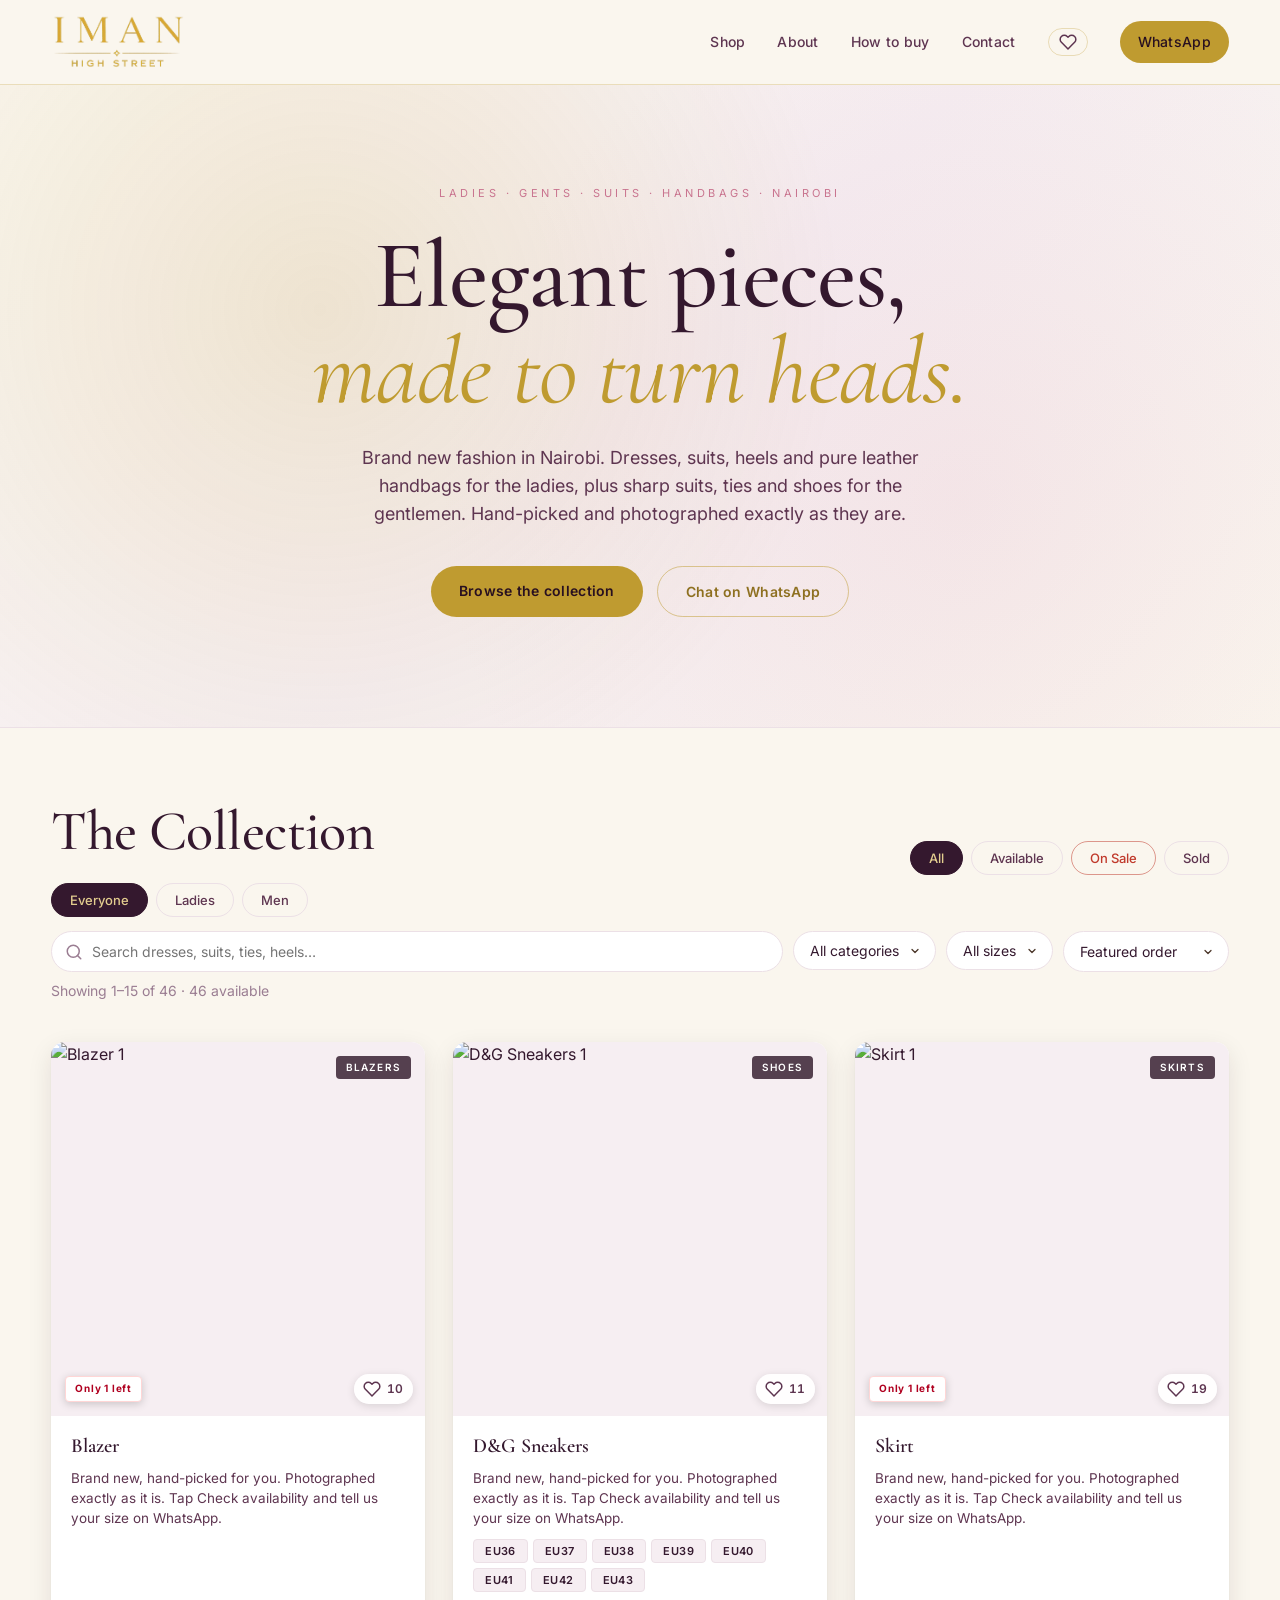
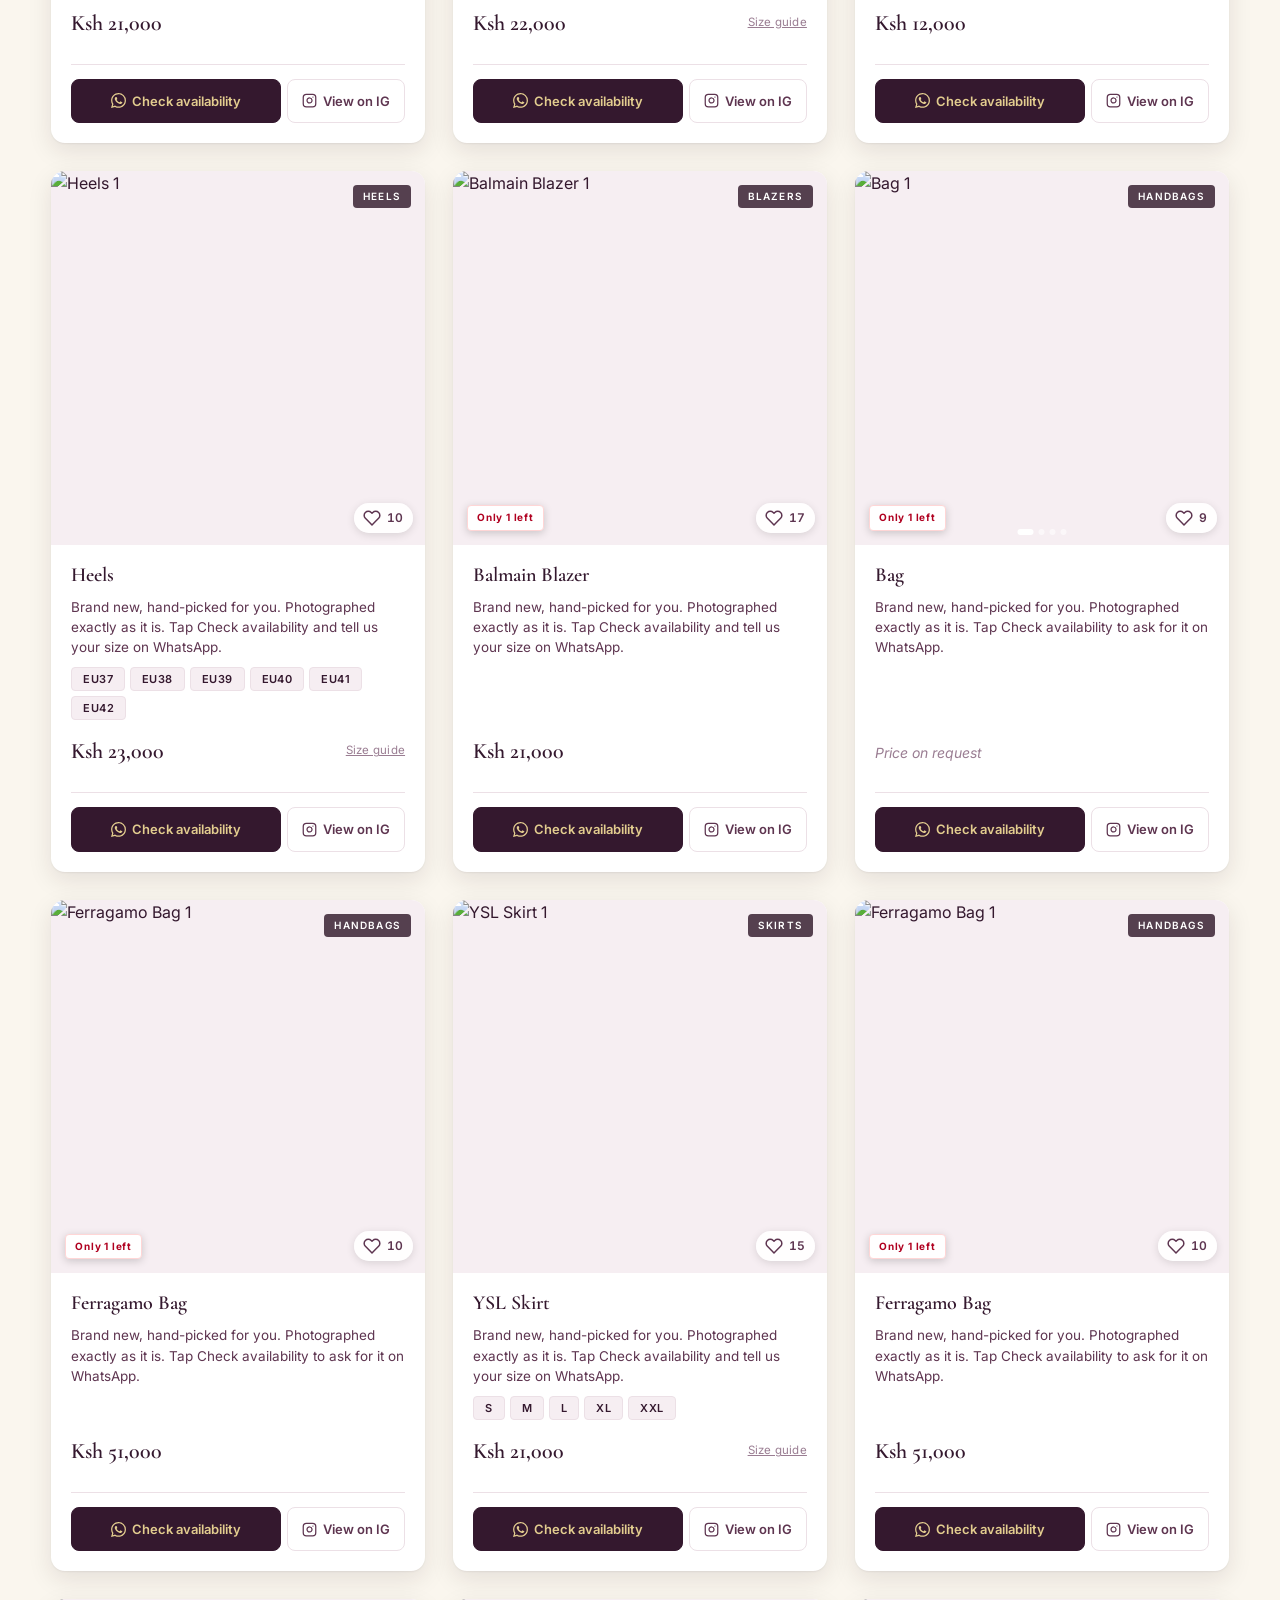
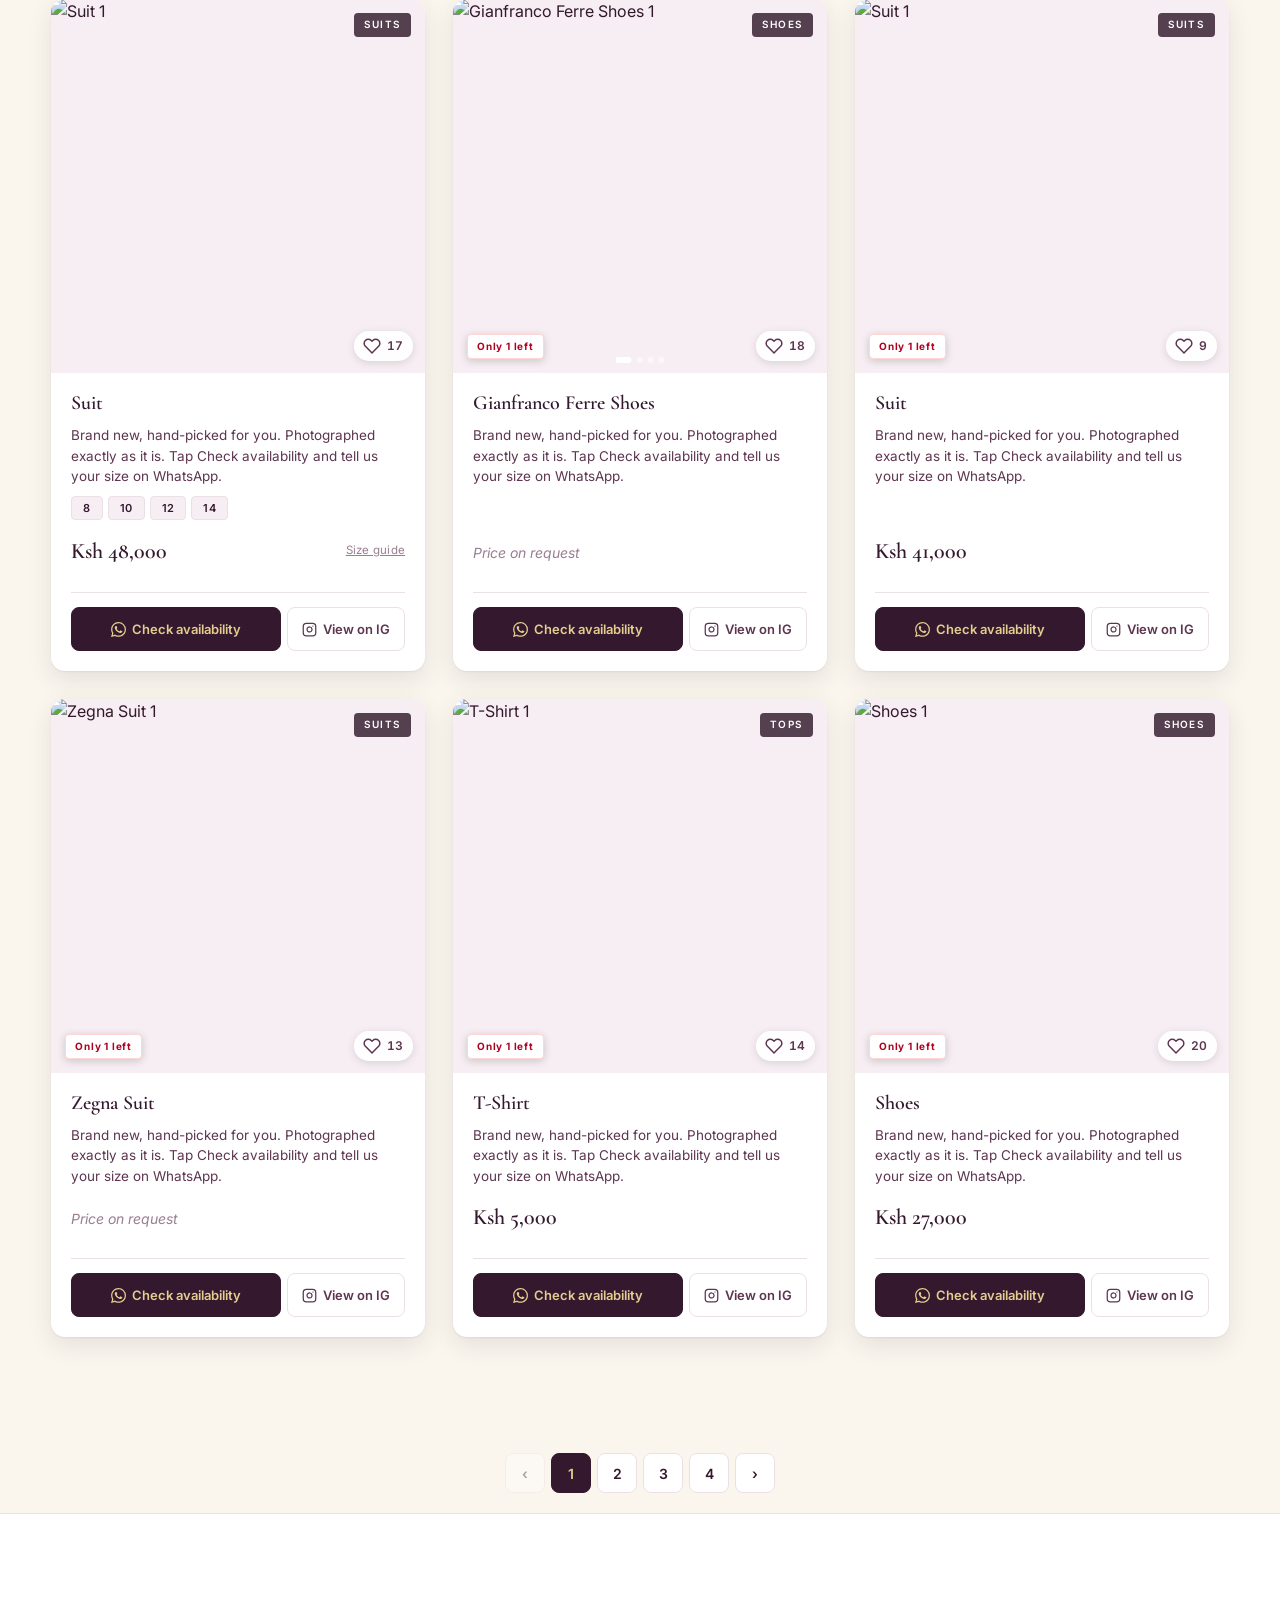
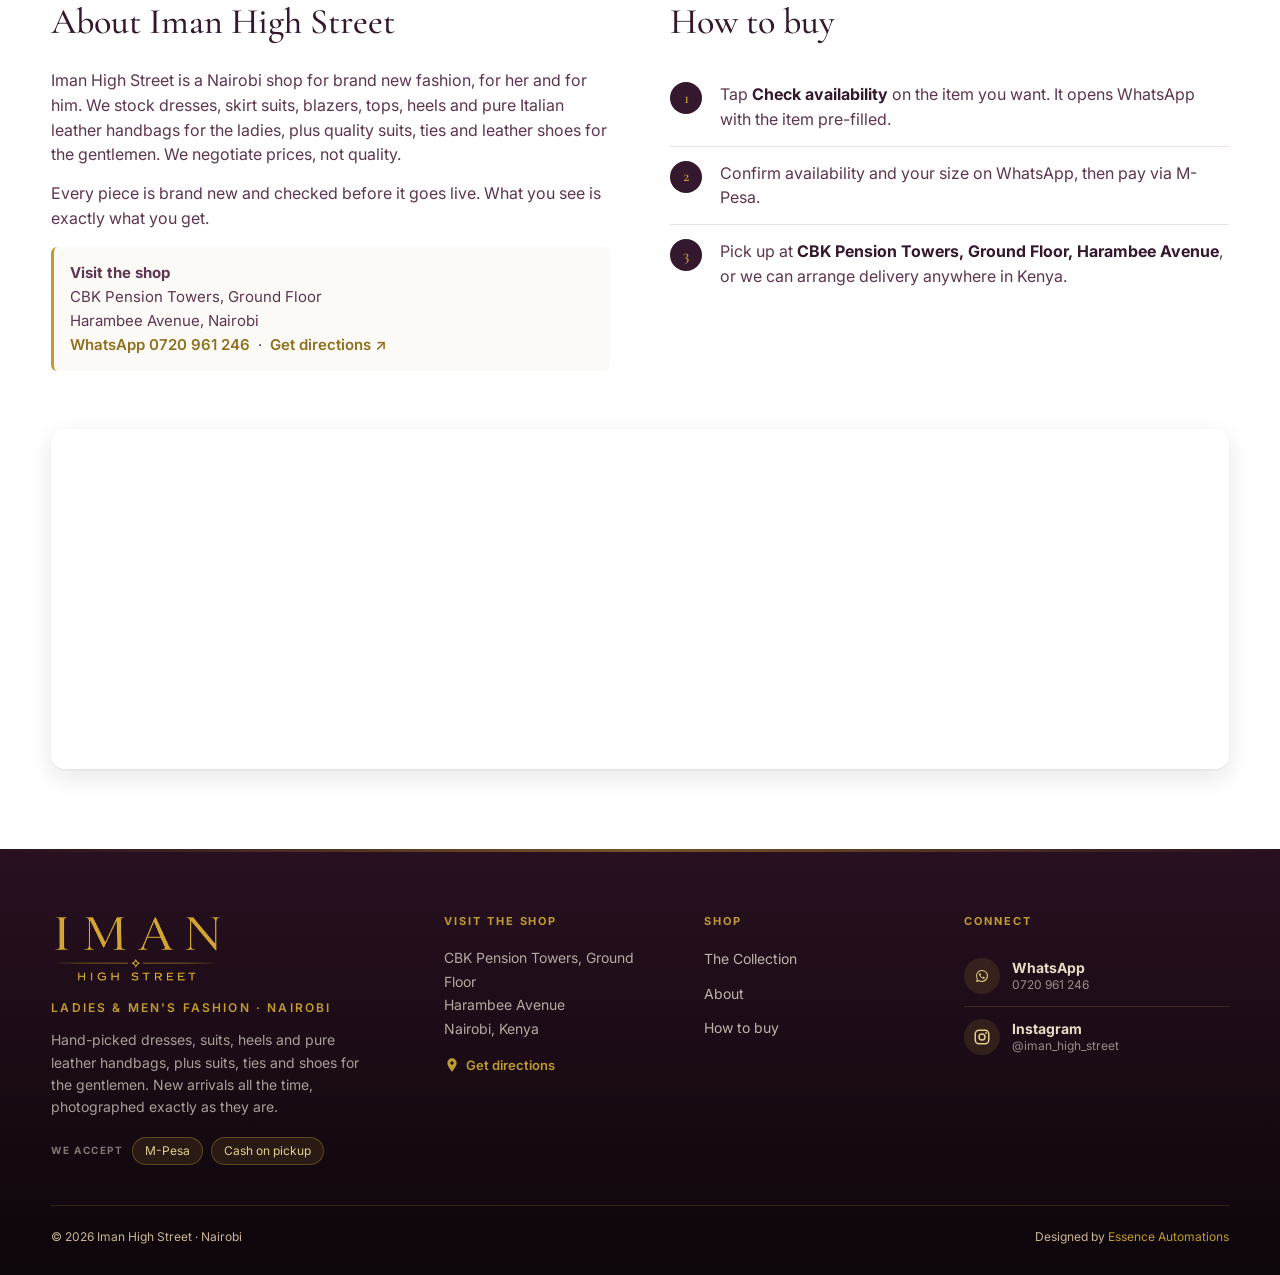
==== index.html @ d4c526c1 "Logo: deepen the wordmark gold so it reads strong on cream The source PNG was pale champagne and got" ====
<!DOCTYPE html>
<html lang="en">
<head>
<meta charset="UTF-8">
<meta name="viewport" content="width=device-width, initial-scale=1.0">

<title>Iman High Street · Brand New Ladies & Men's Fashion, Nairobi</title>
<meta name="description" content="Brand new fashion in Nairobi. Dresses, suits, heels and leather handbags for the ladies, plus suits, ties and shoes for the gentlemen. Visit Iman High Street at CBK Pension Towers, Ground Floor, Harambee Avenue.">

<!-- Open Graph / WhatsApp / Social sharing -->
<meta property="og:type" content="website">
<meta property="og:title" content="Iman High Street · Brand New Ladies & Men's Fashion, Nairobi">
<meta property="og:description" content="Brand new dresses, suits, heels and leather handbags for her, plus suits, ties and shoes for him. CBK Pension Towers, Ground Floor, Harambee Avenue, Nairobi.">
<meta property="og:image" content="https://iman.essenceautomations.com/images/og-image.jpg">
<meta property="og:image:secure_url" content="https://iman.essenceautomations.com/images/og-image.jpg">
<meta property="og:image:type" content="image/jpeg">
<meta property="og:image:width" content="1200">
<meta property="og:image:height" content="630">
<meta property="og:image:alt" content="Iman High Street · Ladies &amp; Men's Fashion">
<meta property="og:url" content="https://iman.essenceautomations.com">
<meta property="og:locale" content="en_KE">
<link rel="canonical" href="https://iman.essenceautomations.com">
<meta property="og:site_name" content="Iman High Street">
<meta name="twitter:card" content="summary_large_image">
<meta name="twitter:title" content="Iman High Street · Brand New Ladies & Men's Fashion, Nairobi">
<meta name="twitter:description" content="Brand new ladies and men's fashion at CBK Pension Towers, Harambee Avenue, Nairobi.">
<meta name="twitter:image" content="https://iman.essenceautomations.com/images/og-image.jpg">
<meta name="twitter:image:alt" content="Iman High Street · Ladies &amp; Men's Fashion">

<link rel="icon" type="image/jpeg" sizes="192x192" href="images/favicon-192.jpg">
<link rel="apple-touch-icon" sizes="180x180" href="images/logo.jpg">
<meta name="theme-color" content="#faf6ee">
<link rel="preconnect" href="https://fonts.googleapis.com">
<link rel="preconnect" href="https://fonts.gstatic.com" crossorigin>
<link href="https://fonts.googleapis.com/css2?family=Cormorant+Garamond:wght@400;500;600;700&family=Inter:wght@300;400;500;600;700&display=swap" rel="stylesheet">
<link rel="stylesheet" href="styles.css?v=10">
</head>
<body>

<nav class="nav">
  <div class="nav-inner">
    <a href="#" class="brand" aria-label="Iman High Street">
      <img src="images/logo-nav-trans.png?v=2" alt="Iman High Street · Ladies & Men's Fashion" class="brand-logo">
    </a>
    <button class="nav-toggle" id="navToggle" aria-label="Open menu">
      <span></span><span></span><span></span>
    </button>
    <div class="nav-links" id="navLinks">
      <a href="#shop">Shop</a>
      <a href="#about">About</a>
      <a href="#how">How to buy</a>
      <a href="#contact">Contact</a>
      <a href="#" class="nav-wl" id="wishlistBtn" aria-label="View saved items">
        <svg viewBox="0 0 24 24" width="18" height="18" fill="none" stroke="currentColor" stroke-width="2" stroke-linecap="round" stroke-linejoin="round" aria-hidden="true"><path d="M20.84 4.61a5.5 5.5 0 0 0-7.78 0L12 5.67l-1.06-1.06a5.5 5.5 0 0 0-7.78 7.78l1.06 1.06L12 21.23l7.78-7.78 1.06-1.06a5.5 5.5 0 0 0 0-7.78z"/></svg>
        <span class="wl-count"></span>
      </a>
      <a href="https://wa.me/254720961246" class="nav-cta" target="_blank" rel="noopener">WhatsApp</a>
    </div>
  </div>
</nav>

<header class="hero">
  <div class="hero-inner">
    <p class="hero-eyebrow">Ladies · Gents · Suits · Handbags · Nairobi</p>
    <h1 class="hero-title">Elegant pieces,<br><em>made to turn heads.</em></h1>
    <p class="hero-sub">Brand new fashion in Nairobi. Dresses, suits, heels and pure leather handbags for the ladies, plus sharp suits, ties and shoes for the gentlemen. Hand-picked and photographed exactly as they are.</p>
    <div class="hero-cta">
      <a href="#shop" class="btn btn-primary">Browse the collection</a>
      <a href="https://wa.me/254720961246" class="btn btn-ghost" target="_blank" rel="noopener">Chat on WhatsApp</a>
    </div>
  </div>
</header>

<section class="filters" id="shop">
  <div class="container">
    <div class="filters-bar">
      <h2 class="section-title fade-up">The Collection</h2>
      <div class="filter-pills" id="availPills">
        <button class="pill active" data-avail="all">All</button>
        <button class="pill" data-avail="available">Available</button>
        <button class="pill pill-sale" data-avail="sale">On Sale</button>
        <button class="pill" data-avail="sold">Sold</button>
      </div>
    </div>
    <div class="filter-pills" id="genderPills" style="margin-bottom:12px;">
      <button class="pill active" data-gender="all">Everyone</button>
      <button class="pill" data-gender="ladies">Ladies</button>
      <button class="pill" data-gender="gents">Men</button>
    </div>
    <div class="search-sort-row">
      <div class="search-wrap">
        <svg class="search-icon" viewBox="0 0 24 24" width="18" height="18" fill="none" stroke="currentColor" stroke-width="2" stroke-linecap="round" stroke-linejoin="round" aria-hidden="true"><circle cx="11" cy="11" r="8"/><line x1="21" y1="21" x2="16.65" y2="16.65"/></svg>
        <input id="searchInput" type="search" placeholder="Search dresses, suits, ties, heels…" autocomplete="off">
        <button id="searchClear" class="search-clear" aria-label="Clear search">×</button>
      </div>
      <div class="filter-drop" id="catPills"></div>
      <div class="filter-drop" id="sizePills"></div>
      <select id="sortSelect" class="sort-select" aria-label="Sort items">
        <option value="default">Featured order</option>
        <option value="newest">Newest first</option>
        <option value="priceAsc">Price: low to high</option>
        <option value="priceDesc">Price: high to low</option>
      </select>
    </div>
    <div class="filter-pills filter-pills--branches" id="branchPills" style="margin-top:8px;display:none;"></div>
    <p class="filter-meta" id="filterMeta"></p>
  </div>
</section>

<main class="gallery container" id="gallery">
  <!-- Items injected here -->
</main>

<section class="info" id="about">
  <div class="container info-grid">
    <div class="fade-up">
      <h2>About Iman High Street</h2>
      <p>Iman High Street is a Nairobi shop for brand new fashion, for her and for him. We stock dresses, skirt suits, blazers, tops, heels and pure Italian leather handbags for the ladies, plus quality suits, ties and leather shoes for the gentlemen. We negotiate prices, not quality.</p>
      <p>Every piece is brand new and checked before it goes live. What you see is exactly what you get.</p>
      <p class="shop-card">
        <strong>Visit the shop</strong><br>
        CBK Pension Towers, Ground Floor<br>
        Harambee Avenue, Nairobi<br>
        <a href="https://wa.me/254720961246" target="_blank" rel="noopener">WhatsApp 0720 961 246</a>
        &nbsp;·&nbsp;
        <a href="https://maps.google.com/?q=CBK+Pension+Towers+Harambee+Avenue+Nairobi" target="_blank" rel="noopener">Get directions ↗</a>
      </p>
    </div>
    <div id="how" class="fade-up">
      <h2>How to buy</h2>
      <ol class="steps">
        <li>Tap <strong>Check availability</strong> on the item you want. It opens WhatsApp with the item pre-filled.</li>
        <li>Confirm availability and your size on WhatsApp, then pay via M-Pesa.</li>
        <li>Pick up at <strong>CBK Pension Towers, Ground Floor, Harambee Avenue</strong>, or we can arrange delivery anywhere in Kenya.</li>
      </ol>
    </div>
  </div>

  <!-- Wide map -->
  <div class="container map-wrap fade-up">
    <iframe
      src="https://maps.google.com/maps?q=CBK+Pension+Towers+Harambee+Avenue+Nairobi&t=&z=17&ie=UTF8&iwloc=&output=embed"
      width="100%" height="340"
      style="border:0;"
      allowfullscreen loading="lazy"
      referrerpolicy="no-referrer-when-downgrade"
      title="Iman High Street · CBK Pension Towers, Harambee Avenue"></iframe>
  </div>
</section>

<footer class="footer" id="contact">
  <div class="container footer-grid">

    <div class="footer-col footer-brand fade-up">
      <img src="images/logo-nav-trans.png?v=2" alt="Iman High Street" class="brand-logo">
      <p class="footer-tagline">Ladies & Men's Fashion · Nairobi</p>
      <p class="footer-blurb">Hand-picked dresses, suits, heels and pure leather handbags, plus suits, ties and shoes for the gentlemen. New arrivals all the time, photographed exactly as they are.</p>
      <div class="footer-pay">
        <span class="footer-pay-label">We accept</span>
        <span class="pay-pill">M-Pesa</span>
        <span class="pay-pill">Cash on pickup</span>
      </div>
    </div>

    <div class="footer-col fade-up">
      <h4 class="footer-h">Visit the shop</h4>
      <address class="footer-address">CBK Pension Towers, Ground Floor<br>Harambee Avenue<br>Nairobi, Kenya</address>
      <a class="footer-directions" href="https://www.google.com/maps/search/?api=1&query=CBK%20Pension%20Towers%2C%20Harambee%20Avenue%2C%20Nairobi" target="_blank" rel="noopener">
        <svg viewBox="0 0 24 24" fill="currentColor" aria-hidden="true"><path d="M12 2a7 7 0 0 0-7 7c0 5 7 13 7 13s7-8 7-13a7 7 0 0 0-7-7Zm0 9.5A2.5 2.5 0 1 1 12 6.5a2.5 2.5 0 0 1 0 5Z"/></svg>
        Get directions
      </a>
    </div>

    <div class="footer-col fade-up">
      <h4 class="footer-h">Shop</h4>
      <ul class="footer-nav">
        <li><a href="#shop">The Collection</a></li>
        <li><a href="#about">About</a></li>
        <li><a href="#how">How to buy</a></li>
      </ul>
    </div>

    <div class="footer-col fade-up">
      <h4 class="footer-h">Connect</h4>
      <div class="footer-socials">
        <a class="social-card" href="https://wa.me/254720961246" target="_blank" rel="noopener">
          <span class="social-ic"><svg viewBox="0 0 24 24" fill="currentColor" aria-hidden="true"><path d="M17.6 6.32A7.85 7.85 0 0 0 12 4a7.94 7.94 0 0 0-6.9 11.9L4 20l4.2-1.1A7.9 7.9 0 0 0 12 19.88a7.94 7.94 0 0 0 5.6-13.56ZM12 18.54a6.6 6.6 0 0 1-3.36-.92l-.24-.14-2.49.65.66-2.43-.16-.25A6.6 6.6 0 1 1 12 18.54Zm3.62-4.94c-.2-.1-1.17-.58-1.35-.64s-.31-.1-.44.1-.5.64-.62.77-.23.15-.43.05a5.4 5.4 0 0 1-1.6-1 6 6 0 0 1-1.1-1.37c-.11-.2 0-.3.09-.4s.2-.24.3-.36a1.36 1.36 0 0 0 .2-.33.37.37 0 0 0 0-.35c0-.1-.44-1.06-.6-1.45s-.32-.33-.44-.33h-.38a.72.72 0 0 0-.52.24 2.18 2.18 0 0 0-.68 1.62 3.8 3.8 0 0 0 .8 2 8.7 8.7 0 0 0 3.33 2.94c.47.2.83.32 1.11.42a2.67 2.67 0 0 0 1.23.07 2 2 0 0 0 1.31-.92 1.62 1.62 0 0 0 .11-.92c-.05-.09-.18-.14-.38-.24Z"/></svg></span>
          <span class="social-txt"><strong>WhatsApp</strong><span>0720 961 246</span></span>
        </a>
        <a class="social-card" href="https://www.instagram.com/iman_high_street/" target="_blank" rel="noopener">
          <span class="social-ic"><svg viewBox="0 0 24 24" fill="none" stroke="currentColor" stroke-width="2"><rect x="3" y="3" width="18" height="18" rx="5"/><circle cx="12" cy="12" r="4"/><circle cx="17.5" cy="6.5" r="1.2" fill="currentColor" stroke="none"/></svg></span>
          <span class="social-txt"><strong>Instagram</strong><span>@iman_high_street</span></span>
        </a>
      </div>
    </div>

  </div>

  <div class="container footer-bottom">
    <p>© <span id="year"></span> Iman High Street · Nairobi</p>
    <p>Designed by <a href="https://essenceautomations.com/shop-manager/" target="_blank" rel="noopener" class="footer-credit">Essence Automations</a></p>
  </div>
</footer>

<!-- Lightbox -->
<div class="lightbox" id="lightbox" aria-hidden="true">
  <button class="lightbox-close" id="lightboxClose" aria-label="Close">&times;</button>
  <button class="lightbox-arrow prev" data-lightbox-arrow="prev" aria-label="Previous image">‹</button>
  <button class="lightbox-arrow next" data-lightbox-arrow="next" aria-label="Next image">›</button>
  <img class="lightbox-img" id="lightboxImg" alt="">
  <div class="lightbox-caption" id="lightboxCaption"></div>
</div>

<!-- Wishlist drawer -->
<div id="wishlistModal" class="modal" role="dialog" aria-modal="true" aria-label="Saved items">
  <div class="modal-card modal-card--wide">
    <div class="modal-head">
      <h3>Saved items</h3>
      <button id="wishlistClose" class="modal-close" aria-label="Close">&times;</button>
    </div>
    <div id="wishlistBody" class="wl-body"></div>
    <div class="wl-footer">
      <a id="wishlistEnquireAll" class="btn-card primary" href="#">
        <svg class="wa-icon" viewBox="0 0 24 24" width="16" height="16" fill="currentColor" aria-hidden="true"><path d="M17.472 14.382c-.297-.149-1.758-.867-2.03-.967-.273-.099-.471-.148-.67.15-.197.297-.767.966-.94 1.164-.173.199-.347.223-.644.075-.297-.15-1.255-.463-2.39-1.475-.883-.788-1.48-1.761-1.653-2.059-.173-.297-.018-.458.13-.606.134-.133.298-.347.446-.52.149-.174.198-.298.298-.497.099-.198.05-.371-.025-.52-.075-.149-.669-1.612-.916-2.207-.242-.579-.487-.5-.669-.51-.173-.008-.371-.01-.57-.01-.198 0-.52.074-.792.372-.272.297-1.04 1.016-1.04 2.479 0 1.462 1.065 2.875 1.213 3.074.149.198 2.096 3.2 5.077 4.487.71.306 1.263.489 1.694.625.712.227 1.36.195 1.871.118.571-.085 1.758-.719 2.006-1.413.248-.694.248-1.289.173-1.413-.074-.124-.272-.198-.57-.347m-5.421 7.403h-.004a9.87 9.87 0 0 1-5.031-1.378l-.361-.214-3.741.982.998-3.648-.235-.374a9.86 9.86 0 0 1-1.51-5.26c.001-5.45 4.436-9.884 9.888-9.884 2.64 0 5.122 1.03 6.988 2.898a9.825 9.825 0 0 1 2.893 6.994c-.003 5.45-4.437 9.884-9.885 9.884m8.413-18.297A11.815 11.815 0 0 0 12.05 0C5.495 0 .16 5.335.157 11.892c0 2.096.547 4.142 1.588 5.945L.057 24l6.305-1.654a11.882 11.882 0 0 0 5.683 1.448h.005c6.554 0 11.89-5.335 11.893-11.893a11.821 11.821 0 0 0-3.48-8.413"/></svg>
        Check availability for all
      </a>
    </div>
  </div>
</div>

<!-- Size guide modal -->
<div id="sizeGuideModal" class="modal" role="dialog" aria-modal="true" aria-label="Size guide">
  <div class="modal-card modal-card--wide">
    <div class="modal-head">
      <h3>Size guide</h3>
      <button id="sizeGuideClose" class="modal-close" aria-label="Close">&times;</button>
    </div>
    <p class="size-guide-intro">Measurements in centimetres. If you're between sizes, size up for a relaxed fit or down for a fitted look. WhatsApp us before you order if you need help.</p>
    <div class="size-guide-section">
      <h4>Dresses, Suits, Skirts (UK sizing)</h4>
      <div class="sg-table-wrap">
        <table class="sg-table">
          <thead><tr><th>UK</th><th>EU</th><th>US</th><th>Bust (cm)</th><th>Waist (cm)</th><th>Hips (cm)</th></tr></thead>
          <tbody>
            <tr><td>6</td><td>34</td><td>2</td><td>80</td><td>62</td><td>87</td></tr>
            <tr><td>8</td><td>36</td><td>4</td><td>85</td><td>67</td><td>92</td></tr>
            <tr><td>10</td><td>38</td><td>6</td><td>90</td><td>72</td><td>97</td></tr>
            <tr><td>12</td><td>40</td><td>8</td><td>95</td><td>77</td><td>102</td></tr>
            <tr><td>14</td><td>42</td><td>10</td><td>100</td><td>82</td><td>107</td></tr>
            <tr><td>16</td><td>44</td><td>12</td><td>105</td><td>87</td><td>112</td></tr>
            <tr><td>18</td><td>46</td><td>14</td><td>110</td><td>92</td><td>117</td></tr>
          </tbody>
        </table>
      </div>
    </div>
    <div class="size-guide-section">
      <h4>Tops, Blouses (letter sizes)</h4>
      <div class="sg-table-wrap">
        <table class="sg-table">
          <thead><tr><th>Size</th><th>UK</th><th>Bust (cm)</th></tr></thead>
          <tbody>
            <tr><td>S</td><td>8-10</td><td>85-90</td></tr>
            <tr><td>M</td><td>10-12</td><td>90-95</td></tr>
            <tr><td>L</td><td>12-14</td><td>95-100</td></tr>
            <tr><td>XL</td><td>14-16</td><td>100-105</td></tr>
            <tr><td>XXL</td><td>16-18</td><td>105-110</td></tr>
          </tbody>
        </table>
      </div>
    </div>
    <div class="size-guide-section">
      <h4>Shoes (EU sizing)</h4>
      <div class="sg-table-wrap">
        <table class="sg-table">
          <thead><tr><th>EU</th><th>UK</th><th>US</th><th>cm</th></tr></thead>
          <tbody>
            <tr><td>35</td><td>2.5</td><td>5</td><td>22.0</td></tr>
            <tr><td>36</td><td>3.5</td><td>6</td><td>22.8</td></tr>
            <tr><td>37</td><td>4</td><td>6.5</td><td>23.5</td></tr>
            <tr><td>38</td><td>5</td><td>7.5</td><td>24.1</td></tr>
            <tr><td>39</td><td>6</td><td>8.5</td><td>24.8</td></tr>
            <tr><td>40</td><td>6.5</td><td>9</td><td>25.4</td></tr>
            <tr><td>41</td><td>7.5</td><td>10</td><td>26.0</td></tr>
            <tr><td>42</td><td>8</td><td>10.5</td><td>26.7</td></tr>
            <tr><td>43</td><td>9</td><td>11.5</td><td>27.3</td></tr>
          </tbody>
        </table>
      </div>
    </div>
    <p class="size-guide-tip">Tip: measure a dress or top you already love. Lay it flat, measure across the bust or waist, and double the number to get the body measurement.</p>
  </div>
</div>

<script src="main.js?v=6"></script>
</body>
</html>
---- styles.css ----
/* Iman High Street — regal gold & rose pink on warm cream, with deep plum ink
   (replaced the old brown ink/chocolate family 2026-06-11, owner ask). Plum sits
   next to the rose-pink crown gems, so the whole palette stays harmonious. */
:root {
  --bg: #faf6ee;          /* warm cream — the logo's background */
  --bg-card: #ffffff;
  --ink: #34182e;         /* deep plum — primary dark/text */
  --ink-soft: #5e3550;    /* mid plum */
  --ink-faint: #9a7d92;   /* muted mauve */
  --gold: #bf9b30;        /* regal gold — the IMAN wordmark */
  --gold-deep: #8e7020;   /* deeper gold */
  --gold-light: #e3cd8f;  /* light gold */
  --rose: #c9748f;        /* rose pink — the gems in the crown logo (deepened for light bg) */
  --line: #ece0e6;        /* soft plum-tinted divider */
  --surface: #f6eef2;     /* pale plum-blush surface */
  --choco: #3a1f33;       /* deep plum (buttons / dark surfaces) */
  --choco-deep: #281020;  /* deepest plum */
  --shadow: 0 1px 2px rgba(40,16,34,0.06), 0 8px 24px rgba(40,16,34,0.10);
  --shadow-lg: 0 20px 60px rgba(40,16,34,0.18);
  --radius: 14px;
  --radius-sm: 8px;
  --serif: 'Cormorant Garamond', Georgia, serif;
  --sans: 'Inter', system-ui, -apple-system, sans-serif;
}

* { box-sizing: border-box; margin: 0; padding: 0; }
html { scroll-behavior: smooth; }
body { font-family: var(--sans); color: var(--ink); background: var(--bg); line-height: 1.55; -webkit-font-smoothing: antialiased; }

/* ===== Themed scrollbar — champagne-gold pill on the warm-cream page ===== */
html { scrollbar-width: thin; scrollbar-color: var(--gold) var(--bg); } /* Firefox */
::-webkit-scrollbar { width: 14px; height: 14px; }
::-webkit-scrollbar-track { background: var(--bg); }
::-webkit-scrollbar-thumb {
  background: linear-gradient(180deg, var(--gold-light), var(--gold) 45%, var(--gold-deep));
  border-radius: 999px;
  border: 3px solid var(--bg); /* matches page bg so the pill looks inset/floating */
}
::-webkit-scrollbar-thumb:hover { background: linear-gradient(180deg, var(--gold), var(--gold-deep) 60%, var(--ink-soft)); }
::-webkit-scrollbar-corner { background: var(--bg); }
a { color: inherit; text-decoration: none; }
img { max-width: 100%; display: block; }
.container { width: min(1200px, 92%); margin: 0 auto; }

/* ===== FADE-IN-UP ANIMATIONS =====
   Subtle reveal motion. .fade-up sits at translateY(20px) + opacity 0 until
   the element either (a) is observed in view by main.js or (b) auto-fires
   on page load for elements above the fold (hero stagger). Disabled
   entirely when the user prefers reduced motion. */
@keyframes fadeUp {
  from { opacity: 0; transform: translateY(36px); }
  to   { opacity: 1; transform: translateY(0); }
}
@media (prefers-reduced-motion: no-preference) {
  .fade-up { opacity: 0; transform: translateY(36px); transition: opacity 0.75s cubic-bezier(0.22,0.61,0.36,1), transform 0.75s cubic-bezier(0.22,0.61,0.36,1); }
  .fade-up.in-view { opacity: 1; transform: translateY(0); }
  /* Hero stagger — auto-fires on load, no JS needed */
  .hero-eyebrow { animation: fadeUp 0.7s 0.05s cubic-bezier(0.22,0.61,0.36,1) both; }
  .hero-title   { animation: fadeUp 0.8s 0.20s cubic-bezier(0.22,0.61,0.36,1) both; }
  .hero-sub     { animation: fadeUp 0.7s 0.38s cubic-bezier(0.22,0.61,0.36,1) both; }
  .hero-cta     { animation: fadeUp 0.7s 0.52s cubic-bezier(0.22,0.61,0.36,1) both; }
  /* Card stagger — paused until each card scrolls into view, so cards below
     the fold on initial load animate when the user scrolls to them, not
     before. On filter/page change, the IO fires immediately because the
     gallery is already on-screen. */
  .gallery .card {
    animation: fadeUp 0.65s cubic-bezier(0.22,0.61,0.36,1) both;
    animation-play-state: paused;
  }
  .gallery .card.in-view { animation-play-state: running; }
  .gallery .card:nth-child(2)  { animation-delay: 0.06s; }
  .gallery .card:nth-child(3)  { animation-delay: 0.12s; }
  .gallery .card:nth-child(4)  { animation-delay: 0.18s; }
  .gallery .card:nth-child(5)  { animation-delay: 0.24s; }
  .gallery .card:nth-child(6)  { animation-delay: 0.30s; }
  .gallery .card:nth-child(7)  { animation-delay: 0.36s; }
  .gallery .card:nth-child(8)  { animation-delay: 0.42s; }
  .gallery .card:nth-child(9)  { animation-delay: 0.48s; }
  .gallery .card:nth-child(n+10) { animation-delay: 0.54s; }
}

/* ===== NAV ===== */
.nav {
  position: sticky; top: 0;
  background: rgba(250,246,238,0.94);
  backdrop-filter: blur(12px);
  -webkit-backdrop-filter: blur(12px);
  border-bottom: 1px solid rgba(191,155,48,0.28);
  z-index: 200;
}
.nav-inner {
  display: flex; align-items: center; justify-content: space-between;
  width: min(1200px, 92%); margin: 0 auto; padding: 14px 0;
}
.brand { display: flex; align-items: center; gap: 12px; color: var(--ink); }
/* IMAN HIGH STREET wordmark — gold serif on cream. Wide 2.4:1 aspect,
   reads cleanly without a plate (owner swapped in the wordmark 2026-06-11). */
.brand-logo {
  height: 56px; width: auto; max-width: 240px; display: block; object-fit: contain;
}
.brand-text {
  font-family: var(--serif); font-size: 21px; font-weight: 600; line-height: 1.1;
  color: var(--ink); letter-spacing: 0.04em; white-space: nowrap;
}
.footer-brand .brand-logo { height: 72px; max-width: 280px; }
.nav-links { display: flex; gap: 32px; align-items: center; }
.nav-links a { color: var(--ink-soft); font-size: 14px; font-weight: 500; letter-spacing: 0.02em; transition: color 0.2s; }
.nav-links a:hover { color: var(--gold-deep); }
.nav-cta { background: var(--gold); color: var(--choco-deep) !important; padding: 10px 18px; border-radius: 999px; font-weight: 600; }
.nav-cta:hover { background: var(--gold-light); color: var(--choco-deep) !important; }

.nav-toggle { display: none; background: none; border: none; cursor: pointer; width: 36px; height: 36px; flex-direction: column; justify-content: center; gap: 5px; z-index: 220; }
.nav-toggle span { display: block; height: 2px; width: 24px; background: var(--gold-deep); transition: 0.3s; }

@media (max-width: 760px) {
  .nav-toggle { display: flex; }
  .nav-links {
    position: fixed; top: 0; left: 0; width: 100vw; height: 100vh;
    background: var(--bg); flex-direction: column; justify-content: center; align-items: center; gap: 32px;
    transform: translateY(-100vh); transition: transform 0.32s ease; z-index: 210; visibility: hidden;
  }
  .nav-links.open { transform: translateY(0); visibility: visible; }
  .nav-links a { font-size: 22px; font-weight: 500; }
  /* Hamburger → X transform when menu open */
  .nav-toggle.open span:nth-child(1) { transform: translateY(7px) rotate(45deg); }
  .nav-toggle.open span:nth-child(2) { opacity: 0; }
  .nav-toggle.open span:nth-child(3) { transform: translateY(-7px) rotate(-45deg); }
}

/* ===== HERO ===== */
/* Light hero — the crown logo is gold + rose on white, so the site chrome is
   warm white too (owner feedback 2026-06-11: the dark brown fought the logo). */
.hero {
  background: linear-gradient(135deg, #faf6ee 0%, #f5edf1 50%, #faf6ee 100%);
  color: var(--ink); text-align: center; padding: 100px 20px 110px; position: relative; overflow: hidden;
  border-bottom: 1px solid var(--line);
}
.hero::before {
  content: ""; position: absolute; inset: 0;
  background:
    radial-gradient(circle at 25% 35%, rgba(191,155,48,0.16), transparent 50%),
    radial-gradient(circle at 75% 65%, rgba(217,138,166,0.12), transparent 50%);
  pointer-events: none;
}
.hero-inner { position: relative; max-width: 820px; margin: 0 auto; }
.hero-eyebrow { font-size: 11px; letter-spacing: 0.32em; text-transform: uppercase; color: var(--rose); margin-bottom: 26px; }
.hero-title { font-family: var(--serif); font-size: clamp(52px, 9vw, 96px); font-weight: 500; line-height: 1; letter-spacing: -0.01em; margin-bottom: 24px; }
.hero-title em { color: var(--gold); font-style: italic; font-weight: 400; }
.hero-sub { font-size: 18px; color: var(--ink-soft); max-width: 560px; margin: 0 auto 38px; }
.hero-cta { display: flex; justify-content: center; gap: 14px; flex-wrap: wrap; }

.btn { display: inline-block; padding: 14px 28px; border-radius: 999px; font-weight: 600; font-size: 14px; letter-spacing: 0.02em; transition: all 0.2s; cursor: pointer; border: none; font-family: inherit; }
.btn-primary { background: var(--gold); color: var(--choco-deep); }
.btn-primary:hover { background: var(--gold-light); transform: translateY(-1px); }
.btn-ghost { background: transparent; color: var(--gold-deep); border: 1px solid rgba(191,155,48,0.5); }
.btn-ghost:hover { background: rgba(191,155,48,0.12); border-color: var(--gold); }

/* ===== FILTERS ===== */
.filters { background: var(--bg); padding: 60px 0 24px; }
.filters-bar { display: flex; justify-content: space-between; align-items: end; gap: 24px; flex-wrap: wrap; margin-bottom: 8px; }
.section-title { font-family: var(--serif); font-size: clamp(36px, 5vw, 56px); font-weight: 500; letter-spacing: -0.01em; color: var(--ink); }
.filter-pills { display: flex; gap: 8px; flex-wrap: wrap; }
.pill { background: transparent; border: 1px solid var(--line); padding: 8px 18px; border-radius: 999px; font-size: 13px; font-weight: 500; cursor: pointer; transition: 0.2s; color: var(--ink-soft); font-family: inherit; }
.pill:hover { border-color: var(--gold); color: var(--ink); }
.pill.active { background: var(--ink); border-color: var(--ink); color: var(--gold-light); }
.filter-pills--cats { flex-wrap: wrap; }
.filter-pills--sizes { flex-wrap: wrap; }
.pill--size { padding: 5px 12px !important; font-size: 13px !important; }
.filter-meta { color: var(--ink-faint); font-size: 14px; margin-top: 8px; }

/* Search + sort row */
.search-sort-row { display: flex; gap: 10px; margin-top: 14px; flex-wrap: wrap; }
.search-wrap { flex: 1 1 280px; position: relative; }
.search-wrap input {
  width: 100%; padding: 11px 38px 11px 40px;
  border: 1px solid var(--line); border-radius: 999px;
  font-family: inherit; font-size: 14px; background: #fff; color: var(--ink);
  transition: border-color 0.15s;
}
.search-wrap input:focus { outline: none; border-color: var(--gold); }
.search-icon { position: absolute; left: 14px; top: 50%; transform: translateY(-50%); color: var(--ink-faint); pointer-events: none; }
.search-clear {
  position: absolute; right: 6px; top: 50%; transform: translateY(-50%);
  width: 26px; height: 26px; border-radius: 50%; border: none;
  background: var(--line); color: var(--ink-soft); cursor: pointer; font-size: 18px; line-height: 1;
  display: flex; align-items: center; justify-content: center;
}
.search-clear:hover { background: var(--ink); color: var(--gold-light); }
.search-wrap input:placeholder-shown + .search-clear { display: none; }
.sort-select {
  padding: 10px 36px 10px 16px;
  border: 1px solid var(--line); border-radius: 999px;
  background: #fff; color: var(--ink); font-family: inherit; font-size: 14px;
  cursor: pointer; appearance: none;
  background-image: url("data:image/svg+xml;utf8,<svg xmlns='http://www.w3.org/2000/svg' width='12' height='12' viewBox='0 0 24 24' fill='none' stroke='%234a3528' stroke-width='2.5' stroke-linecap='round' stroke-linejoin='round'><polyline points='6 9 12 15 18 9'/></svg>");
  background-repeat: no-repeat; background-position: right 14px center;
}
.sort-select:focus { outline: none; border-color: var(--gold); }

/* Category + size filter dropdowns (compact, replaces long pill rows) */
.filter-drop { flex: 0 1 auto; min-width: 0; }
.filter-select { width: 100%; max-width: 100%; }
@media (max-width: 600px) { .filter-drop { flex: 1 1 calc(50% - 5px); } }

/* Custom filter dropdown — page-controlled so the open list shows a scroll cue
   (a native <select> popup is OS-drawn and gives no hint that more sits below). */
.cdrop { position: relative; }
.cdrop-trigger {
  width: 100%; max-width: 100%; text-align: left;
  display: flex; align-items: center;
}
.cdrop-current { overflow: hidden; text-overflow: ellipsis; white-space: nowrap; }
.cdrop.open .cdrop-trigger { border-color: var(--gold); }
/* Active (non-"All") filter — gold tint so a set filter reads as deliberate,
   not a default. */
.cdrop--active .cdrop-trigger {
  background-color: rgba(191, 155, 48, 0.14);
  border-color: var(--gold);
  color: var(--ink); font-weight: 600;
}
.cdrop-panel {
  /* The panel must NOT inherit a narrow trigger's width — size to the longest
     option, floored at the control width, capped at the viewport (the Panache
     width trap: a short trigger like "Jeans" clipped "All categories"). */
  position: absolute; top: calc(100% + 6px); left: 0; z-index: 60;
  width: max-content; min-width: max(100%, 220px); max-width: min(320px, calc(100vw - 32px));
  background: #fff; border: 1px solid var(--line); border-radius: 14px;
  box-shadow: 0 12px 30px rgba(40, 16, 34,0.16);
  overflow: hidden;
}
/* The size dropdown sits on the right half of the row on mobile — anchor its
   panel right so a wider-than-trigger panel grows inward, not off-screen. */
#sizePills .cdrop-panel { left: auto; right: 0; }
.cdrop-panel[hidden] { display: none; }
.cdrop-scroll {
  max-height: 280px; overflow-y: auto; padding: 6px;
  scrollbar-width: thin; scrollbar-color: var(--gold) var(--surface);
}
.cdrop-scroll::-webkit-scrollbar { width: 9px; }
.cdrop-scroll::-webkit-scrollbar-track { background: var(--surface); border-radius: 4px; }
.cdrop-scroll::-webkit-scrollbar-thumb { background: var(--gold); border-radius: 4px; }
.cdrop-scroll::-webkit-scrollbar-thumb:hover { background: var(--gold-deep); }
.cdrop-group {
  font-size: 10.5px; font-weight: 700; letter-spacing: 0.12em; text-transform: uppercase;
  color: var(--ink-faint); padding: 8px 12px 4px;
}
.cdrop-opt {
  display: block; width: 100%; text-align: left;
  padding: 11px 14px; border: none; background: none; cursor: pointer;
  font-family: inherit; font-size: 14px; color: var(--ink); border-radius: 9px;
}
.cdrop-opt:hover { background: var(--surface); }
.cdrop-opt.selected { background: var(--ink); color: var(--gold-light); font-weight: 600; }
/* "more below" cue — fade + chevron pinned to the panel's bottom edge, shown
   only while the list can still scroll down. */
.cdrop-morehint {
  position: absolute; left: 1px; right: 1px; bottom: 0; height: 38px;
  pointer-events: none; opacity: 0; transition: opacity 0.18s ease;
  background: linear-gradient(to bottom, rgba(255,255,255,0), #fff 78%);
  border-radius: 0 0 14px 14px;
}
.cdrop-morehint.show { opacity: 1; }
.cdrop-morehint::after {
  content: ''; position: absolute; left: 50%; bottom: 7px;
  width: 11px; height: 11px; margin-left: -5.5px;
  border-right: 2.5px solid var(--gold-deep); border-bottom: 2.5px solid var(--gold-deep);
  transform: rotate(45deg);
  animation: cdropBob 1.3s ease-in-out infinite;
}
@keyframes cdropBob { 0%, 100% { transform: translateY(0) rotate(45deg); } 50% { transform: translateY(3px) rotate(45deg); } }
@media (prefers-reduced-motion: reduce) { .cdrop-morehint::after { animation: none; } }


/* NEW / Stock urgency / Heart badges */
.badge-new {
  position: absolute; top: 14px; left: 14px;
  background: var(--gold); color: var(--choco-deep);
  font-size: 10px; letter-spacing: 0.2em; padding: 4px 9px; border-radius: 4px;
  font-weight: 800; text-transform: uppercase;
}
.badge-low {
  position: absolute; bottom: 14px; left: 14px;
  background: #fff; color: #b00020;
  font-size: 10px; letter-spacing: 0.08em; padding: 4px 9px; border-radius: 4px;
  font-weight: 700; box-shadow: 0 2px 8px rgba(0,0,0,0.18);
  border: 1px solid #ffd6d6;
}
/* ===== SALE / MARKDOWN ===== */
/* On-Sale filter pill — red accent so it stands out from the gold filter row. */
.pill-sale { border-color: rgba(192,57,43,0.5); color: #c0392b; }
.pill-sale:hover { border-color: #c0392b; color: #fff; background: rgba(192,57,43,0.9); }
.pill-sale.active { background: #c0392b; border-color: #c0392b; color: #fff; }
/* SALE ribbon — red, top-left (matches the NEW badge corner; NEW is suppressed while on sale so they never stack). */
.badge-sale {
  position: absolute; top: 14px; left: 14px;
  background: #c0392b; color: #fff;
  font-size: 10px; letter-spacing: 0.2em; padding: 4px 10px; border-radius: 4px;
  font-weight: 800; text-transform: uppercase;
  box-shadow: 0 4px 14px rgba(192,57,43,0.45);
}
/* Card sale pricing: original struck-through, sale price in red, a -X% pill. */
.card-price-was {
  font-family: var(--serif); font-size: 17px; font-weight: 500;
  color: var(--ink-faint); text-decoration: line-through;
  text-decoration-color: rgba(138,116,96,0.7); margin-right: 8px;
}
.card-price-sale { color: #c0392b; }
.price-off {
  font-family: var(--sans); font-size: 11px; font-weight: 700; letter-spacing: 0.04em;
  color: #fff; background: #c0392b; border-radius: 999px; padding: 3px 8px;
  align-self: center; margin-left: 8px;
}
/* Admin bulk-sale modal: discount-mode toggle active state. */
.sale-mode-btn.active { background: var(--ink); color: var(--gold-light); border-color: var(--ink); }
/* Heart pill — heart icon + fake-social-proof counter (deterministic base
   per item id, +1 when visitor wishlists). Sits bottom-right of card image. */
.heart-btn {
  position: absolute; bottom: 12px; right: 12px;
  display: inline-flex; align-items: center; gap: 6px;
  padding: 6px 10px 6px 9px;
  background: rgba(255,255,255,0.92);
  border: none;
  border-radius: 999px;
  cursor: pointer;
  color: var(--ink-soft);
  font-family: inherit;
  font-size: 12px;
  font-weight: 600;
  line-height: 1;
  transition: background 0.18s, color 0.18s, transform 0.18s;
  box-shadow: 0 2px 8px rgba(0,0,0,0.12);
  backdrop-filter: blur(6px);
  -webkit-backdrop-filter: blur(6px);
}
.heart-btn:hover { color: #e63946; transform: translateY(-1px); }
.heart-btn .heart-count { font-variant-numeric: tabular-nums; }
.heart-btn.saved { color: #fff; background: rgba(230,57,70,0.92); }
.heart-btn.saved:hover { background: rgba(200,40,55,0.95); color: #fff; }
.heart-btn.saved svg { fill: #fff; }

/* Size guide link on cards */
.size-guide-link {
  font-size: 11.5px; color: var(--ink-faint); text-decoration: underline; cursor: pointer;
  letter-spacing: 0.02em;
}
.size-guide-link:hover { color: var(--gold-deep); }

/* Nav wishlist button */
.nav-wl {
  display: inline-flex; align-items: center; gap: 6px;
  color: var(--gold-light); padding: 4px 10px; border-radius: 999px;
  border: 1px solid rgba(191,155,48,0.3); position: relative;
}
.nav-wl:hover { background: rgba(191,155,48,0.1); border-color: var(--gold); }
.nav-wl.has-items { color: var(--rose); border-color: rgba(201,116,143,0.45); }
.nav-wl .wl-count { font-size: 12px; font-weight: 700; min-width: 16px; text-align: center; }
.nav-wl .wl-count:empty { display: none; }

/* Modal head + close */
.modal-card { position: relative; }
.modal-card--wide { max-width: 640px; }
.modal-head { display: flex; justify-content: space-between; align-items: center; margin-bottom: 12px; }
.modal-close {
  background: none; border: none; cursor: pointer;
  font-size: 28px; line-height: 1; color: var(--ink-faint);
  width: 32px; height: 32px; border-radius: 50%; display: flex;
  align-items: center; justify-content: center; transition: 0.15s;
}
.modal-close:hover { background: var(--surface); color: var(--ink); }

/* Wishlist rows */
.wl-body { max-height: 60vh; overflow-y: auto; }
.wl-row {
  display: flex; gap: 12px; align-items: center;
  padding: 10px 0; border-bottom: 1px solid var(--line);
}
.wl-row:last-child { border-bottom: none; }
.wl-row img { width: 56px; height: 56px; object-fit: cover; border-radius: 6px; flex-shrink: 0; }
.wl-row-body { flex: 1; min-width: 0; }
.wl-row-name { font-family: var(--serif); font-size: 16px; font-weight: 600; }
.wl-row-meta { font-size: 12px; color: var(--ink-faint); margin-top: 2px; }
.wl-remove {
  background: none; border: none; color: var(--ink-faint); font-size: 22px;
  cursor: pointer; padding: 4px 8px; line-height: 1; border-radius: 50%;
}
.wl-remove:hover { background: var(--surface); color: #b00020; }
.wl-footer { margin-top: 14px; display: flex; justify-content: flex-end; }
.wl-footer .btn-card { padding: 12px 22px; min-width: 200px; display: inline-flex; align-items: center; justify-content: center; gap: 8px; }

/* Size guide content */
.size-guide-intro { font-size: 13.5px; color: var(--ink-soft); margin-bottom: 14px; line-height: 1.6; }
.size-guide-section { margin-bottom: 16px; }
.size-guide-section h4 { font-family: var(--serif); font-size: 16px; font-weight: 600; margin-bottom: 8px; color: var(--ink); }
.sg-table-wrap { overflow-x: auto; }
.sg-table { width: 100%; border-collapse: collapse; font-size: 13px; }
.sg-table th, .sg-table td { padding: 7px 10px; text-align: left; border-bottom: 1px solid var(--line); }
.sg-table th { background: var(--surface); font-size: 11px; letter-spacing: 0.06em; text-transform: uppercase; color: var(--ink-faint); }
.size-guide-tip { font-size: 12px; color: var(--ink-faint); font-style: italic; margin-top: 12px; padding-top: 12px; border-top: 1px solid var(--line); }

/* Item picker (used by WhatsApp Marketing broadcast — search + tap to add) */
.set-selected-items { display: flex; flex-wrap: wrap; gap: 6px; min-height: 24px; }
.set-chip {
  display: inline-flex; align-items: center; gap: 6px;
  background: #fff; border: 1px solid var(--line); border-radius: 99px;
  padding: 4px 4px 4px 6px; font-size: 13px;
}
.set-chip img { width: 24px; height: 24px; border-radius: 50%; object-fit: cover; }
.set-chip button {
  background: var(--line); color: var(--ink-soft); border: none;
  width: 20px; height: 20px; border-radius: 50%; cursor: pointer;
  font-size: 14px; line-height: 1;
}
.set-chip button:hover { background: #b00020; color: #fff; }
.set-item-picker {
  display: grid; grid-template-columns: repeat(auto-fill, minmax(200px, 1fr));
  gap: 8px; margin-top: 8px;
  max-height: 320px; overflow-y: auto;
  padding: 8px;
  background: #fff; border: 1px solid var(--line); border-radius: 8px;
  scrollbar-width: thin;
  scrollbar-color: var(--gold) var(--surface);
}
.set-item-picker::-webkit-scrollbar { width: 8px; }
.set-item-picker::-webkit-scrollbar-track { background: var(--surface); border-radius: 4px; }
.set-item-picker::-webkit-scrollbar-thumb { background: var(--gold); border-radius: 4px; }
.set-item-picker::-webkit-scrollbar-thumb:hover { background: var(--gold-deep); }
.set-pick {
  display: flex; gap: 8px; align-items: center; padding: 6px;
  background: #fff; border: 1px solid var(--line); border-radius: 6px;
  cursor: pointer; text-align: left; font-family: inherit; transition: 0.15s;
}
.set-pick:hover { background: var(--surface); border-color: var(--gold); }
.set-pick img { width: 36px; height: 36px; border-radius: 4px; object-fit: cover; flex-shrink: 0; }
.set-pick-body { min-width: 0; flex: 1; }
.set-pick-name { font-size: 13px; font-weight: 600; color: var(--ink); line-height: 1.2; }
.set-pick-meta { font-size: 11px; color: var(--ink-faint); margin-top: 2px; }
@media (max-width: 600px) {
  .set-item-picker { max-height: 280px; grid-template-columns: 1fr; }
}

/* Broadcast recipients */
.broadcast-recipients { display: grid; grid-template-columns: 1fr 1fr; gap: 6px; max-height: 280px; overflow-y: auto; padding: 4px; background: #fff; border: 1px solid var(--line); border-radius: 8px; }
.broadcast-recipient {
  display: grid;
  grid-template-columns: 18px 1fr auto;
  grid-template-rows: auto auto;
  gap: 2px 8px;
  padding: 8px 10px; border: 1px solid var(--line); border-radius: 6px;
  cursor: pointer; font-family: inherit; transition: 0.15s; background: #fff;
}
.broadcast-recipient.on { background: var(--surface); border-color: var(--gold); }
.broadcast-recipient input { grid-row: 1 / 3; width: 16px; height: 16px; cursor: pointer; accent-color: var(--gold-deep); }
.broadcast-recipient-name { grid-column: 2; font-size: 13px; font-weight: 600; color: var(--ink); }
.broadcast-recipient-phone { grid-column: 3; font-size: 11px; color: var(--ink-faint); font-family: monospace; align-self: start; }
.broadcast-recipient-meta { grid-column: 2 / -1; font-size: 11px; color: var(--ink-faint); }
@media (max-width: 600px) { .broadcast-recipients { grid-template-columns: 1fr; } }
/* Mobile broadcast stepper — step through buyers one at a time on a phone. */
.broadcast-stepper { background: var(--surface); border: 1px solid var(--gold); border-radius: 10px; padding: 14px 16px; }
.bc-step-head { font-size: 11px; letter-spacing: 0.1em; text-transform: uppercase; color: var(--ink-faint); font-weight: 700; }
.bc-step-name { font-size: 16px; font-weight: 600; color: var(--ink); margin: 4px 0 12px; }
.bc-step-actions { display: flex; flex-wrap: wrap; gap: 8px; }
.bc-step-actions .btn-admin { text-decoration: none; }
.bc-step-hint { font-size: 12px; color: var(--ink-faint); margin-top: 10px; line-height: 1.45; }
.bc-step-done { font-size: 14px; font-weight: 600; color: #1a7a40; display: flex; align-items: center; gap: 12px; flex-wrap: wrap; }

/* Search-gap pills (Insights → searches with no results) */
.search-gap-pill {
  display: inline-block;
  background: #fff4e0;
  border: 1px solid #f0c060;
  color: #a06000;
  padding: 5px 12px;
  border-radius: 99px;
  font-size: 12.5px;
  letter-spacing: 0.02em;
}
.search-gap-pill strong { color: #6e4000; }

/* Modal open state */
.modal { display: none; }
.modal.open { display: flex; }

/* ===== GALLERY ===== */
.gallery { display: grid; grid-template-columns: repeat(auto-fill, minmax(280px, 1fr)); gap: 28px; padding: 16px 0 80px; }
.card { background: var(--bg-card); border-radius: var(--radius); overflow: hidden; box-shadow: var(--shadow); transition: transform 0.25s, box-shadow 0.25s; display: flex; flex-direction: column; }
.card:hover { transform: translateY(-4px); box-shadow: var(--shadow-lg); }

.card-img-wrap { position: relative; aspect-ratio: 1 / 1; overflow: hidden; cursor: zoom-in; background: var(--surface); display: flex; align-items: center; justify-content: center; }
.card-carousel { display: flex; width: 100%; height: 100%; transition: transform 0.32s ease; }
.card-img { width: 100%; height: 100%; object-fit: cover; transition: transform 0.5s; flex: 0 0 100%; }
.card:hover .card-carousel .card-img:not(:hover) { transform: none; }
.card-img-wrap:not(.has-carousel) .card:hover .card-img { transform: scale(1.04); }
.card.sold .card-img { filter: grayscale(0.3) brightness(0.9); }
.carousel-dots { position: absolute; bottom: 10px; left: 50%; transform: translateX(-50%); display: flex; gap: 5px; z-index: 3; }
.carousel-dot { width: 6px; height: 6px; border-radius: 50%; background: rgba(255,255,255,0.55); cursor: pointer; transition: 0.15s; }
.carousel-dot.active { background: #fff; width: 16px; border-radius: 99px; }
.carousel-arrow {
  position: absolute; top: 50%; transform: translateY(-50%); z-index: 3;
  width: 32px; height: 32px; border-radius: 50%; border: none; cursor: pointer;
  background: rgba(255,255,255,0.85); color: var(--ink); font-size: 22px; line-height: 1;
  display: flex; align-items: center; justify-content: center;
  opacity: 0; transition: opacity 0.18s, background 0.15s;
}
.carousel-arrow.prev { left: 8px; }
.carousel-arrow.next { right: 8px; }
.card-img-wrap.has-carousel:hover .carousel-arrow { opacity: 1; }
.carousel-arrow:hover { background: #fff; }
@media (max-width: 760px) {
  .carousel-arrow { opacity: 0.85; width: 28px; height: 28px; font-size: 18px; }
}

/* Lightbox arrows */
.lightbox-arrow {
  position: absolute; top: 50%; transform: translateY(-50%); z-index: 510;
  width: 48px; height: 48px; border-radius: 50%; border: 1px solid rgba(191,155,48,0.4);
  background: rgba(255,255,255,0.06); color: var(--gold-light); font-size: 32px; line-height: 1;
  cursor: pointer; transition: 0.15s;
  display: none; align-items: center; justify-content: center;
}
.lightbox-arrow.prev { left: 24px; }
.lightbox-arrow.next { right: 24px; }
.lightbox.open .lightbox-arrow { display: flex; }
.lightbox-arrow:hover { background: var(--gold); color: var(--ink); }
@media (max-width: 760px) {
  .lightbox-arrow { width: 40px; height: 40px; font-size: 26px; }
  .lightbox-arrow.prev { left: 8px; }
  .lightbox-arrow.next { right: 8px; }
}

/* Admin: additional-images preview */
.extra-imgs-preview { display: flex; flex-wrap: wrap; gap: 8px; margin-top: 8px; }
.extra-img-thumb { position: relative; }
.extra-img-thumb img { width: 80px; height: 80px; object-fit: cover; border-radius: 6px; border: 1px solid var(--line); }
.extra-img-remove {
  position: absolute; top: -6px; right: -6px;
  width: 22px; height: 22px; border-radius: 50%; border: none; cursor: pointer;
  background: #b00020; color: #fff; font-size: 14px; line-height: 1;
  display: flex; align-items: center; justify-content: center;
  box-shadow: 0 1px 4px rgba(0,0,0,0.25);
}
.extra-img-remove:hover { background: #800018; }

.badge-sold { position: absolute; top: 14px; left: 14px; background: var(--choco-deep); color: var(--gold); font-size: 11px; letter-spacing: 0.2em; padding: 6px 12px; border-radius: 4px; font-weight: 700; text-transform: uppercase; border: 1px solid var(--gold); }
.badge-cat { position: absolute; top: 14px; right: 14px; background: rgba(40,16,34,0.78); color: #fff; font-size: 10px; letter-spacing: 0.12em; padding: 4px 10px; border-radius: 4px; font-weight: 600; text-transform: uppercase; }

.size-chips { display: flex; flex-wrap: wrap; gap: 5px; align-items: center; }
.size-chip {
  background: var(--surface); border: 1px solid var(--line); border-radius: 4px;
  font-size: 11px; font-weight: 600; padding: 3px 9px;
  color: var(--ink); letter-spacing: 0.04em;
  font-family: inherit; cursor: default;
}
.size-chip.low { border-color: #e8a010; color: #a06000; background: #fff8e8; }
.size-chips.pickable .size-chip { cursor: pointer; transition: 0.15s; padding: 4px 11px; }
.size-chips.pickable .size-chip:hover { border-color: var(--gold); background: var(--gold-light); color: var(--ink); }
.size-chips.pickable .size-chip.selected { background: var(--ink); color: var(--gold-light); border-color: var(--ink); }
.size-hint {
  font-size: 11px; color: #b00020; letter-spacing: 0.02em;
  font-weight: 600; font-style: italic; margin-left: 6px;
  display: none;  /* hidden until user tries to enquire without a size */
}
.size-chips.prompted .size-hint { display: inline; }
.size-chips.pickable:has(.size-chip.selected) .size-hint { display: none; }
.size-chips.shake { animation: chipShake 0.45s ease; }
@keyframes chipShake {
  0%, 100% { transform: translateX(0); }
  20% { transform: translateX(-5px); }
  40% { transform: translateX(5px); }
  60% { transform: translateX(-3px); }
  80% { transform: translateX(3px); }
}

/* Public-site toast */
.public-toast {
  position: fixed;
  bottom: 24px; left: 50%;
  transform: translateX(-50%) translateY(140%);
  background: var(--choco-deep); color: var(--gold-light);
  padding: 12px 22px; border-radius: 999px;
  font-size: 14px; font-weight: 600;
  box-shadow: 0 10px 30px rgba(0,0,0,0.28);
  z-index: 2000; transition: transform 0.28s ease;
  max-width: calc(100vw - 32px); text-align: center;
}
.public-toast.show { transform: translateX(-50%) translateY(0); }

.card-body { padding: 18px 20px 20px; flex: 1; display: flex; flex-direction: column; gap: 10px; }
.card-title { font-family: var(--serif); font-size: 20px; font-weight: 600; color: var(--ink); line-height: 1.2; }
.card-desc { font-size: 13.5px; color: var(--ink-soft); line-height: 1.5; flex: 1; }
.card-price-row { display: flex; align-items: center; justify-content: space-between; margin-top: 4px; }
.card-price { font-family: var(--serif); font-size: 22px; font-weight: 600; color: var(--ink); }
.card-price small { font-size: 12px; color: var(--ink-faint); font-weight: 400; font-family: var(--sans); }
.card-actions { display: flex; gap: 8px; margin-top: 14px; border-top: 1px solid var(--line); padding-top: 14px; }
.btn-card { flex: 1; text-align: center; padding: 11px 12px; border-radius: var(--radius-sm); font-size: 13px; font-weight: 600; cursor: pointer; border: 1px solid var(--line); background: transparent; color: var(--ink); font-family: inherit; transition: 0.2s; display: flex; align-items: center; justify-content: center; gap: 6px; }
.btn-card:hover:not(:disabled) { background: var(--ink); color: var(--gold-light); border-color: var(--ink); }
.btn-card.primary { background: var(--ink); color: var(--gold-light); border-color: var(--ink); }
.btn-card.primary:hover:not(:disabled) { background: var(--gold); color: var(--ink); border-color: var(--gold); }
.btn-card.soldout { background: var(--surface); color: var(--ink-faint); border-color: var(--line); }
.btn-card.soldout:hover { background: var(--ink); color: var(--gold-light); border-color: var(--ink); }
.btn-card .wa-icon, .btn-card .ig-icon { flex-shrink: 0; }
.btn-card.ig {
  flex: 0 0 auto;
  padding: 11px 14px;
  background: transparent;
  color: var(--ink-soft);
  border-color: var(--line);
}
.btn-card.ig:hover { background: var(--gold); color: var(--choco-deep); border-color: var(--gold); }
.card-actions { gap: 6px; flex-wrap: wrap; }
.card-actions .btn-card.primary { flex: 1 1 auto; min-width: 110px; }
@media (max-width: 760px) {
  .card-actions .btn-card.primary { min-width: 0; }
  .card-actions .btn-card.ig { padding: 9px 8px; }
}

/* ===== PAGINATION ===== */
.pager-wrap { display: flex; justify-content: center; align-items: center; flex-wrap: wrap; gap: 6px; padding: 36px 16px 20px; }
.pager-btn { min-width: 40px; height: 40px; padding: 0 12px; border: 1px solid var(--line); background: #fff; color: var(--ink); border-radius: 8px; font-family: inherit; font-size: 14px; font-weight: 600; cursor: pointer; transition: 0.15s; display: inline-flex; align-items: center; justify-content: center; }
.pager-btn:hover:not(.disabled):not(.active):not(.ellipsis) { background: var(--gold-light); border-color: var(--gold); color: var(--ink); }
.pager-btn.active { background: var(--ink); color: var(--gold-light); border-color: var(--ink); cursor: default; }
.pager-btn.disabled { opacity: 0.4; cursor: not-allowed; }
.pager-btn.ellipsis { border: none; background: transparent; cursor: default; }

/* ===== INFO ===== */
.info { background: #ffffff; padding: 80px 0; border-top: 1px solid var(--line); }
.info-grid { display: grid; grid-template-columns: 1fr 1fr; gap: 60px; }
.info h2 { font-family: var(--serif); font-size: 36px; font-weight: 500; margin-bottom: 18px; }
.info p { color: var(--ink-soft); margin-bottom: 14px; }
.shop-card { margin-top: 16px; padding: 14px 16px; border-left: 3px solid var(--gold); background: rgba(201,169,97,0.06); border-radius: 6px; line-height: 1.6; font-size: 15px; }
.shop-card a { color: var(--gold-deep); font-weight: 600; }
.shop-map { margin-top: 18px; box-shadow: var(--shadow); border-radius: 10px; overflow: hidden; }
.shop-map iframe { display: block; }
/* Wide map — full container width below the About/How-to-buy grid. */
.map-wrap { margin-top: 44px; }
.map-wrap iframe { display: block; width: 100%; border-radius: 14px; box-shadow: var(--shadow); }
.footer-shop { font-size: 13px; color: #d4c0a0; }
.steps { list-style: none; counter-reset: step; }
.steps li { counter-increment: step; padding: 14px 0 14px 50px; position: relative; border-bottom: 1px solid var(--line); color: var(--ink-soft); }
.steps li::before { content: counter(step); position: absolute; left: 0; top: 14px; width: 32px; height: 32px; border-radius: 50%; background: var(--ink); color: var(--gold); display: flex; align-items: center; justify-content: center; font-family: var(--serif); font-weight: 600; }
.steps li:last-child { border-bottom: none; }
.steps strong { color: var(--ink); }
@media (max-width: 760px) { .info-grid { grid-template-columns: 1fr; gap: 40px; } }

/* ===== FOOTER ===== */
.footer { position: relative; background: linear-gradient(180deg, var(--choco-deep), #0d060b); color: #e7d9e2; padding: 64px 0 28px; }
.footer::before { content: ''; position: absolute; top: 0; left: 0; right: 0; height: 3px; background: linear-gradient(90deg, transparent, var(--gold) 50%, transparent); opacity: 0.5; }
.footer-grid { display: grid; grid-template-columns: 1.6fr 1fr 1fr 1.2fr; gap: 40px; }
.footer-col { min-width: 0; }
.footer-h { color: var(--gold); font-size: 11px; font-weight: 700; letter-spacing: 0.18em; text-transform: uppercase; margin-bottom: 16px; }
/* Brand column */
.footer-logo-plate { display: inline-block; }
.footer-logo-plate img { height: 56px; width: auto; }
.footer-tagline { margin-top: 14px; color: var(--gold); font-size: 12px; font-weight: 600; letter-spacing: 0.18em; text-transform: uppercase; }
.footer-blurb { margin-top: 12px; max-width: 320px; font-size: 14px; line-height: 1.6; color: rgba(216,210,196,0.75); }
.footer-pay { margin-top: 18px; display: flex; flex-wrap: wrap; align-items: center; gap: 8px; }
.footer-pay-label { font-size: 10px; font-weight: 700; letter-spacing: 0.16em; text-transform: uppercase; color: rgba(216,210,196,0.55); }
.pay-pill { font-size: 12px; padding: 4px 12px; border-radius: 999px; background: rgba(191,155,48,0.12); border: 1px solid rgba(191,155,48,0.35); color: var(--gold-light); }
/* Visit column */
.footer-address { font-style: normal; font-size: 14px; line-height: 1.7; color: rgba(216,210,196,0.8); }
.footer-directions { display: inline-flex; align-items: center; gap: 6px; margin-top: 14px; color: var(--gold); font-size: 13px; font-weight: 600; transition: color 0.2s; }
.footer-directions svg { width: 16px; height: 16px; }
.footer-directions:hover { color: var(--gold-light); }
/* Shop column */
.footer-nav { list-style: none; display: flex; flex-direction: column; gap: 10px; }
.footer-nav a { position: relative; font-size: 14px; color: rgba(216,210,196,0.85); transition: color 0.2s, padding-left 0.2s; }
.footer-nav a::before { content: '\203A'; position: absolute; left: -12px; color: var(--gold); opacity: 0; transition: opacity 0.2s, left 0.2s; }
.footer-nav a:hover { color: var(--gold-light); padding-left: 4px; }
.footer-nav a:hover::before { opacity: 1; left: -4px; }
/* Connect column */
.footer-socials { display: flex; flex-direction: column; }
.social-card { display: flex; align-items: center; gap: 12px; padding: 12px 0; }
.footer-socials .social-card + .social-card { border-top: 1px solid rgba(191,155,48,0.18); }
.social-ic { width: 36px; height: 36px; border-radius: 50%; flex-shrink: 0; display: flex; align-items: center; justify-content: center; background: rgba(191,155,48,0.14); color: var(--gold-light); transition: background 0.2s, color 0.2s; }
.social-ic svg { width: 18px; height: 18px; }
.social-card:hover .social-ic { background: var(--gold); color: var(--choco-deep); }
.social-txt { display: flex; flex-direction: column; line-height: 1.3; }
.social-txt strong { font-size: 14px; color: #e8dcc4; }
.social-txt span { font-size: 12px; color: rgba(216,210,196,0.65); }
/* Bottom strip */
.footer-bottom { display: flex; justify-content: space-between; align-items: center; gap: 12px; flex-wrap: wrap; margin-top: 40px; padding-top: 22px; border-top: 1px solid rgba(191,155,48,0.18); font-size: 12px; color: #c9b794; }
.footer-credit { color: var(--gold); transition: color 0.2s; }
.footer-credit:hover { color: var(--gold-light); }
@media (max-width: 900px) {
  .footer-grid { grid-template-columns: 1fr 1fr; gap: 32px; }
  .footer-brand { grid-column: 1 / -1; }
}
@media (max-width: 540px) {
  .footer-grid { grid-template-columns: 1fr; }
  .footer-bottom { flex-direction: column; align-items: flex-start; }
}

/* ===== LIGHTBOX ===== */
.lightbox { position: fixed; inset: 0; background: rgba(40,16,34,0.97); display: none; align-items: center; justify-content: center; z-index: 500; padding: 24px; flex-direction: column; gap: 16px; }
.lightbox.open { display: flex; animation: fadeIn 0.2s; }
@keyframes fadeIn { from { opacity: 0; } to { opacity: 1; } }
.lightbox-img { max-width: min(900px, 100%); max-height: 78vh; border-radius: 12px; box-shadow: 0 20px 80px rgba(0,0,0,0.6); }
.lightbox-caption { color: var(--gold-light); font-family: var(--serif); font-size: 18px; text-align: center; max-width: 600px; }
.lightbox-close { position: absolute; top: 20px; right: 24px; background: rgba(255,255,255,0.06); border: 1px solid rgba(191,155,48,0.45); color: var(--gold-light); width: 44px; height: 44px; border-radius: 50%; font-size: 24px; cursor: pointer; transition: 0.2s; line-height: 1; }
.lightbox-close:hover { background: var(--gold); color: var(--ink); }

/* ===== ADMIN ===== */
.admin-wrap { max-width: 1140px; margin: 0 auto; padding: 40px 24px 80px; }
.admin-header { display: flex; justify-content: space-between; align-items: center; margin-bottom: 30px; flex-wrap: wrap; gap: 16px; }
.admin-header h1 { font-family: var(--serif); font-size: 36px; font-weight: 500; }
.admin-actions { display: flex; gap: 10px; flex-wrap: wrap; }
.btn-admin { padding: 10px 18px; border-radius: 8px; border: 1px solid var(--line); background: #fff; cursor: pointer; font-family: inherit; font-weight: 500; font-size: 14px; transition: 0.2s; }
.btn-admin:hover { background: var(--ink); color: var(--gold-light); border-color: var(--ink); }
.btn-admin.primary { background: var(--ink); color: var(--gold-light); border-color: var(--ink); }
.btn-admin.primary:hover { background: var(--gold); color: var(--ink); border-color: var(--gold); }
.btn-admin.danger { color: #b00020; border-color: #f3c5cc; }
.btn-admin.danger:hover { background: #b00020; color: #fff; border-color: #b00020; }
.btn-admin.gold { background: var(--gold); color: var(--ink); border-color: var(--gold); font-weight: 700; }
.btn-admin.gold:hover { background: var(--gold-deep); color: #fff; border-color: var(--gold-deep); }

/* Sticky admin sub-nav */
.admin-nav {
  position: sticky;
  top: 0;
  z-index: 50;
  background: var(--bg);
  margin: 0 -24px 24px;
  padding: 12px 24px;
  border-bottom: 1px solid var(--line);
  display: flex;
  gap: 8px;
  align-items: center;
  flex-wrap: wrap;
  scrollbar-width: thin;
}
.admin-nav a {
  display: inline-flex;
  align-items: center;
  gap: 6px;
  padding: 8px 14px;
  border-radius: 999px;
  font-size: 13.5px;
  font-weight: 600;
  color: var(--ink-soft);
  border: 1px solid var(--line);
  background: #fff;
  transition: 0.15s;
  white-space: nowrap;
}
.admin-nav a:hover {
  background: var(--ink);
  color: var(--gold-light);
  border-color: var(--ink);
}
.admin-nav a.admin-nav-cta {
  background: var(--gold);
  color: var(--choco-deep);
  border-color: var(--gold);
  font-weight: 700;
}
.admin-nav a.admin-nav-cta:hover {
  background: var(--gold-deep);
  color: #fff;
  border-color: var(--gold-deep);
}
.admin-nav-count {
  display: inline-block;
  background: var(--line);
  color: var(--ink-soft);
  font-size: 11px;
  font-weight: 700;
  padding: 1px 7px;
  border-radius: 99px;
  margin-left: 2px;
}
.admin-nav a:hover .admin-nav-count { background: rgba(255,255,255,0.15); color: var(--gold-light); }
/* Scrollspy — the section you're currently viewing */
.admin-nav a.active {
  background: var(--ink);
  color: var(--gold-light);
  border-color: var(--ink);
}
.admin-nav a.active .admin-nav-count { background: rgba(255,255,255,0.15); color: var(--gold-light); }
.admin-nav a.admin-nav-cta.active {
  background: var(--gold-deep);
  color: #fff;
  border-color: var(--gold-deep);
}

/* Smooth scroll + offset so sticky nav doesn't hide section headers */
html { scroll-behavior: smooth; }
#addForm, #salesDash, #invDash, #allItems { scroll-margin-top: 80px; }

@media (max-width: 600px) {
  .admin-nav {
    margin: 0 -16px 20px;
    padding: 10px 16px;
    flex-wrap: wrap;
    gap: 6px;
  }
  .admin-nav a { padding: 6px 12px; font-size: 12.5px; flex-shrink: 0; }
  .admin-nav .admin-nav-cta { width: 100%; text-align: center; padding: 9px 12px; font-size: 13.5px; }
  /* Inventory table — compact on mobile + capped height with internal scroll if needed */
  .inv-table { font-size: 12px; min-width: 640px; }
  .inv-table th, .inv-table td { padding: 7px 8px; }
  .inv-table .item-img { width: 32px; height: 32px; }
  .inv-table-wrap { max-height: 520px; overflow-y: auto; border: 1px solid var(--line); border-radius: 8px; }
  .inv-filter-bar { margin: 6px 0 10px; }
  #invDash .dash-title, #invDash .section-divider { font-size: 20px; }
  #invDash .section-divider span { font-size: 11px; }
}

/* Sales dashboard */
.dash { background: #fff; border: 1px solid var(--line); border-radius: 14px; padding: 24px; margin-bottom: 24px; }
.dash-title { font-family: var(--serif); font-size: 26px; font-weight: 500; margin: 0 0 18px; color: var(--ink); }
.kpi-grid { display: grid; grid-template-columns: repeat(auto-fit, minmax(180px, 1fr)); gap: 14px; margin-bottom: 24px; }
.kpi-card { background: linear-gradient(135deg, var(--choco-deep), var(--choco)); color: var(--gold-light); border-radius: 12px; padding: 18px 20px; }
.kpi-card:nth-child(2) { background: linear-gradient(135deg, var(--gold-deep), var(--gold)); color: var(--choco-deep); }
.kpi-card:nth-child(3) { background: linear-gradient(135deg, var(--choco), var(--choco-deep)); }
.kpi-card:nth-child(4) { background: var(--surface); color: var(--ink); border: 1px solid var(--line); }
.kpi-label { font-size: 11px; letter-spacing: 0.14em; text-transform: uppercase; opacity: 0.75; margin-bottom: 8px; }
.kpi-count { font-family: var(--serif); font-size: 36px; font-weight: 600; line-height: 1.1; }
.kpi-unit { font-size: 14px; opacity: 0.7; font-family: inherit; font-weight: 400; }
.kpi-revenue { font-size: 13px; margin-top: 6px; opacity: 0.85; font-weight: 500; }
.dash-grid { display: grid; grid-template-columns: 1fr 1fr; gap: 18px; }
.dash-card { border: 1px solid var(--line); border-radius: 10px; padding: 18px; }
.dash-card h3 { font-family: var(--serif); font-size: 18px; margin: 0 0 14px; color: var(--ink); font-weight: 600; }
.cat-bars { display: flex; flex-direction: column; gap: 10px; }
.cat-bar-row { display: flex; justify-content: space-between; font-size: 13px; margin-bottom: 4px; }
.cat-bar-name { font-weight: 600; color: var(--ink); }
.cat-bar-meta { color: var(--ink-soft); font-size: 12px; }
.cat-bar-track { background: var(--line); border-radius: 99px; height: 6px; overflow: hidden; }
.cat-bar-fill { background: var(--gold); height: 100%; transition: width 0.4s; }
.recent-list { display: flex; flex-direction: column; gap: 10px; max-height: 420px; overflow-y: auto; padding-right: 4px; scrollbar-width: thin; scrollbar-color: var(--gold) var(--surface); }
.recent-list::-webkit-scrollbar { width: 8px; }
.recent-list::-webkit-scrollbar-track { background: var(--surface); border-radius: 4px; }
.recent-list::-webkit-scrollbar-thumb { background: var(--gold); border-radius: 4px; }
.recent-row { display: flex; gap: 10px; align-items: center; justify-content: space-between; }
.recent-main { display: flex; gap: 10px; align-items: center; min-width: 0; }
.recent-actions { display: flex; gap: 6px; flex-shrink: 0; }
.recent-actions button { padding: 5px 10px; font-size: 12px; border-radius: 6px; border: 1px solid var(--line); background: #fff; cursor: pointer; font-family: inherit; }
.recent-actions button:hover { background: var(--ink); color: var(--gold-light); border-color: var(--ink); }
.recent-actions button.danger { color: #b00020; border-color: #f3c5cc; }
.recent-actions button.danger:hover { background: #b00020; color: #fff; border-color: #b00020; }
.recent-row img { width: 44px; height: 44px; border-radius: 6px; object-fit: cover; flex-shrink: 0; }
.recent-name { font-size: 13px; font-weight: 600; color: var(--ink); line-height: 1.3; }
.recent-meta { font-size: 12px; color: var(--ink-soft); margin-top: 2px; }
@media (max-width: 700px) { .dash-grid { grid-template-columns: 1fr; } }

/* Inventory dashboard */
.inv-kpi-grid { display: grid; grid-template-columns: repeat(auto-fit, minmax(160px, 1fr)); gap: 14px; margin-bottom: 20px; }
.inv-kpi { border: 1px solid var(--line); border-radius: 12px; padding: 16px 18px; background: #fff; }
.inv-kpi.warn { border-color: #f0a030; background: #fffbf0; }
.inv-kpi.danger { border-color: #e05050; background: #fff5f5; }
.inv-kpi.success { border-color: #50a070; background: #f0fff6; }
.inv-kpi-label { font-size: 11px; letter-spacing: 0.12em; text-transform: uppercase; color: var(--ink-faint); margin-bottom: 6px; }
.inv-kpi-val { font-family: var(--serif); font-size: 30px; font-weight: 600; color: var(--ink); line-height: 1; }
.inv-kpi-sub { font-size: 12px; color: var(--ink-faint); margin-top: 4px; }

.inv-filter-bar { display: flex; gap: 8px; margin: 8px 0 14px; flex-wrap: wrap; }
.inv-filter-bar .pill { font-weight: 600; }
.inv-table-wrap { overflow-x: auto; -webkit-overflow-scrolling: touch; }
.inv-table { width: 100%; border-collapse: collapse; font-size: 13px; min-width: 720px; }
.inv-table th { text-align: left; font-size: 11px; letter-spacing: 0.1em; text-transform: uppercase; color: var(--ink-faint); padding: 8px 12px; border-bottom: 2px solid var(--line); background: var(--surface); }
.inv-table td { padding: 10px 12px; border-bottom: 1px solid var(--line); vertical-align: middle; }
.inv-table tr:last-child td { border-bottom: none; }
.inv-table tr:hover td { background: var(--surface); }
.inv-table .item-img { width: 38px; height: 38px; border-radius: 6px; object-fit: cover; }
.inv-table .stock-pill { display: inline-flex; align-items: center; gap: 4px; padding: 2px 8px; border-radius: 99px; font-size: 11px; font-weight: 700; }
.stock-pill.ok { background: #e8f8ef; color: #1a7a40; }
.stock-pill.low { background: #fff4e0; color: #a06000; }
.stock-pill.zero { background: #ffeaea; color: #b00020; }
.stock-cells { display: flex; flex-wrap: wrap; gap: 4px; }
.stock-cell { padding: 2px 7px; border-radius: 4px; font-size: 11px; font-weight: 600; border: 1px solid var(--line); }
.stock-cell.ok { border-color: #b0d8c0; color: #1a7a40; background: #f0faf4; }
.stock-cell.low { border-color: #f0c060; color: #a06000; background: #fffbf0; }
.stock-cell.zero { border-color: #f0b0b0; color: #b00020; background: #fff5f5; }
.restock-btn { padding: 4px 10px; font-size: 11px; border: 1px solid var(--line); border-radius: 6px; cursor: pointer; background: #fff; font-family: inherit; transition: 0.15s; }
.restock-btn:hover { background: var(--ink); color: #fff; border-color: var(--ink); }

/* IG quick-add panel — the fastest path; make it visually lead the form */
.ig-quick-add {
  background: linear-gradient(135deg, #fff5e0 0%, #f5e2bb 100%);
  border: 2px solid var(--gold);
  border-left: 6px solid var(--gold-deep);
  border-radius: 12px;
  padding: 20px 22px;
  margin-bottom: 18px;
  box-shadow: 0 4px 14px rgba(191,155,48,0.18);
  position: relative;
}
.ig-quick-head { display: flex; align-items: center; gap: 12px; flex-wrap: wrap; margin-bottom: 6px; }
.ig-quick-badge {
  display: inline-block;
  background: var(--choco-deep); color: var(--gold);
  font-size: 10px; font-weight: 800; letter-spacing: 0.16em;
  padding: 4px 10px; border-radius: 999px;
}
.ig-quick-title {
  font-family: var(--serif); font-size: 22px; font-weight: 600;
  color: var(--ink); margin: 0;
}
.ig-quick-desc {
  font-size: 13.5px; color: var(--ink-soft); margin: 0 0 12px;
  line-height: 1.5;
}
.ig-quick-row { display: flex; gap: 8px; }
.ig-quick-row input {
  flex: 1; padding: 12px 16px; border: 1px solid var(--gold-deep); border-radius: 8px;
  font-family: inherit; font-size: 14px; background: #fff; color: var(--ink);
}
.ig-quick-row input:focus { outline: none; border-color: var(--gold); box-shadow: 0 0 0 3px rgba(191,155,48,0.18); }
.ig-quick-row .btn-admin { flex-shrink: 0; padding: 12px 20px; font-weight: 700; }
.ig-quick-status { font-size: 12.5px; margin: 10px 0 0; min-height: 18px; }
.ig-quick-status.ok { color: #1a7a40; font-weight: 600; }
.ig-quick-status.err { color: #b00020; }

/* "OR enter manually below" divider */
/* Manual entry collapses by default (IG quick-add is the primary path). The
   centre label is a solid gold PILL BUTTON so it reads as a tappable control,
   not a passive heading (owner feedback 2026-06-11). Native <details> =
   webview-safe, no JS dialog.

   CRITICAL: the flex layout lives on an INNER .me-row, NOT on the <summary>.
   A <summary> with `display: flex` (or grid) silently breaks the native
   <details> toggle in Safari / mobile WebKit — it stops collapsing entirely
   on the owner's phone while still toggling fine in desktop Chromium. The
   <summary> stays at block display; only its child flexes. */
.manual-entry { margin: 14px 0 0; }
summary.manual-entry-divider {
  display: block; list-style: none; cursor: pointer; user-select: none; margin: 10px 0;
}
summary.manual-entry-divider::-webkit-details-marker { display: none; }
summary.manual-entry-divider::marker { content: ""; }
.manual-entry .me-row {
  display: flex; align-items: center; gap: 12px;
}
.manual-entry .me-row::before, .manual-entry .me-row::after {
  content: ""; flex: 1; height: 1px; background: var(--line);
}
.manual-entry .me-pill {
  display: inline-flex; align-items: center; gap: 9px; white-space: nowrap;
  background: var(--gold); color: var(--choco-deep);
  padding: 12px 24px; border-radius: 999px;
  font-size: 13px; font-weight: 700; letter-spacing: 0.06em; text-transform: uppercase;
  box-shadow: 0 3px 12px rgba(191,155,48,0.38);
  transition: background 0.18s, transform 0.18s, box-shadow 0.18s;
}
.manual-entry .me-plus { transition: transform 0.2s ease; }
.manual-entry[open] .me-plus { transform: rotate(45deg); }
summary.manual-entry-divider:hover .me-pill {
  background: var(--gold-deep); transform: translateY(-1px);
  box-shadow: 0 5px 16px rgba(191,155,48,0.5);
}
summary.manual-entry-divider:active .me-pill { transform: translateY(0); }

@media (max-width: 600px) {
  .ig-quick-add { padding: 16px; }
  .ig-quick-title { font-size: 19px; }
  .ig-quick-row { flex-direction: column; }
  .ig-quick-row .btn-admin { padding: 11px 16px; }
}

/* Admin item form */
.admin-form { background: #fff; border: 1px solid var(--line); border-radius: 14px; padding: 24px; margin-bottom: 24px; }
.admin-form h2 { font-family: var(--serif); font-size: 24px; margin-bottom: 18px; }
.field { margin-bottom: 14px; }
.field label { display: block; font-size: 13px; font-weight: 600; color: var(--ink-soft); margin-bottom: 6px; }
.field input[type="text"], .field input[type="number"], .field input[type="url"], .field input[type="tel"], .field input[type="search"], .field input[type="date"], .field input[type="password"], .field input[type="email"], .field textarea, .field select {
  width: 100%; padding: 11px 14px; border: 1px solid var(--line); border-radius: 8px; font-family: inherit; font-size: 14px; background: #fff; color: var(--ink);
}
.field input[type="date"] { appearance: none; -webkit-appearance: none; color: var(--ink); }
.field input[type="date"]::-webkit-calendar-picker-indicator { cursor: pointer; opacity: 0.55; padding: 2px; border-radius: 5px; transition: opacity .15s, background .15s; }
.field input[type="date"]:hover::-webkit-calendar-picker-indicator { opacity: 0.9; background: rgba(191,155,48,0.16); }
.field input[type="date"]:focus::-webkit-calendar-picker-indicator { opacity: 1; }
.field textarea { resize: vertical; min-height: 80px; }
.field input:focus, .field textarea:focus, .field select:focus { outline: none; border-color: var(--gold); }
.field-row { display: grid; grid-template-columns: 1fr 1fr; gap: 14px; }
@media (max-width: 600px) { .field-row { grid-template-columns: 1fr; } }
.field-checkbox { display: flex; align-items: center; gap: 10px; }
.field-checkbox input { width: auto; }

/* Stock entry grid */
.stock-entry-group { margin-bottom: 10px; }
.stock-entry-group label.group-label { font-size: 11px; color: #999; font-weight: 600; letter-spacing: 0.08em; text-transform: uppercase; display: block; margin-bottom: 6px; }
.stock-entry-row { display: flex; flex-wrap: wrap; gap: 8px; }

/* Collapsible size charts — each scale is a native <details> so the form
   isn't a wall of four grids. One-size stays inline above; the owner opens
   only the chart they need. Native <details> works in in-app webviews. */
.stock-hint { font-size: 12.5px; color: var(--ink-soft); margin: 0 0 10px; line-height: 1.5; }
.stock-details { border: 1px solid var(--line); border-radius: 9px; margin-bottom: 8px; background: #fff; overflow: hidden; }
.stock-details[open] { border-color: rgba(191,155,48,0.5); }
.stock-summary {
  list-style: none; cursor: pointer; user-select: none;
  padding: 11px 14px; font-size: 13px; font-weight: 600; color: var(--ink);
  display: flex; align-items: center; gap: 6px;
}
.stock-summary::-webkit-details-marker { display: none; }
.stock-summary small { font-weight: 400; color: #999; }
.stock-summary::after {
  content: "›"; margin-left: auto; font-size: 18px; color: var(--gold-deep);
  transform: rotate(90deg); transition: transform 0.18s ease;
}
.stock-details[open] .stock-summary::after { transform: rotate(-90deg); }
.stock-summary:hover { background: rgba(191,155,48,0.06); }
.stock-summary-count {
  font-size: 11px; font-weight: 700; color: var(--gold-deep);
  background: rgba(191,155,48,0.16); border-radius: 999px; padding: 2px 9px;
}
.stock-summary-count:empty { display: none; }
.stock-details .stock-entry-row { padding: 4px 14px 14px; }
.stock-details .custom-size-rows, .stock-details > #addCustomSizeBtn { margin-left: 14px; }
.stock-details #addCustomSizeBtn { margin-bottom: 12px; }
.stock-entry-item { display: flex; flex-direction: column; align-items: center; gap: 4px; }
.stock-entry-item .size-lbl { font-size: 11px; font-weight: 700; color: var(--ink-soft); }
.stock-entry-item input[type="number"] { width: 56px; text-align: center; padding: 7px 6px; font-size: 13px; }

/* Custom-size rows */
.custom-size-rows { display: flex; flex-direction: column; gap: 6px; }
.custom-size-row {
  display: grid;
  grid-template-columns: 1fr 90px 36px;
  gap: 6px;
  align-items: center;
}
.custom-size-row input {
  padding: 8px 12px; border: 1px solid var(--line); border-radius: 8px;
  font-family: inherit; font-size: 14px; background: #fff;
}
.custom-size-row .custom-size-qty { text-align: center; padding-left: 4px; padding-right: 4px; }
.custom-size-row .custom-size-remove {
  width: 36px; height: 36px; padding: 0; font-size: 20px;
  display: flex; align-items: center; justify-content: center;
}

/* Bulk action bar */
.bulk-bar {
  position: sticky; top: 64px; z-index: 40;
  display: flex; align-items: center; gap: 10px;
  background: var(--choco-deep); color: var(--gold-light);
  padding: 10px 14px; border-radius: 10px; margin-bottom: 12px;
  box-shadow: var(--shadow);
}
.bulk-bar strong { font-size: 18px; font-family: var(--serif); color: var(--gold); margin-right: 4px; }
.bulk-bar .btn-admin { padding: 6px 12px; font-size: 12.5px; }

/* Admin list — scrollable container so 200+ items don't extend the page forever.
   Tight max-height so the section doesn't dominate the page; owners search to find items. */
.admin-list {
  display: grid;
  grid-template-columns: repeat(auto-fill, minmax(240px, 1fr));
  gap: 14px;
  max-height: 520px;
  overflow-y: auto;
  padding: 8px;
  background: var(--surface);
  border: 1px solid var(--line);
  border-radius: 10px;
  scrollbar-width: thin;
  scrollbar-color: var(--gold) var(--surface);
}
.admin-list::-webkit-scrollbar { width: 10px; }
.admin-list::-webkit-scrollbar-track { background: var(--surface); border-radius: 4px; }
.admin-list::-webkit-scrollbar-thumb { background: var(--gold); border-radius: 4px; }
.admin-list::-webkit-scrollbar-thumb:hover { background: var(--gold-deep); }
@media (max-width: 600px) {
  .admin-list {
    max-height: 400px;
    padding: 6px;
    grid-template-columns: 1fr;
    gap: 6px;
  }
  /* Compact list-row layout: 78x78 thumbnail (FIXED, not stretched), tight body */
  .admin-card {
    display: grid;
    grid-template-columns: 78px 1fr;
    align-items: center;       /* image centred — doesn't stretch with content */
    overflow: hidden;
  }
  .admin-card img {
    width: 78px;
    height: 78px;
    aspect-ratio: 1 / 1;
    object-fit: cover;
    align-self: stretch;
  }
  .admin-card-body { padding: 6px 8px; min-width: 0; }
  .admin-card-name {
    font-size: 13px; line-height: 1.2; font-weight: 600;
    overflow: hidden; text-overflow: ellipsis; white-space: nowrap;
  }
  /* Hide the category badge row on mobile — saves vertical space, category is in the name anyway */
  .admin-card-body > div[style*="margin:3px 0"] { display: none; }
  .admin-card-price { font-size: 12px; margin-top: 2px; color: var(--ink); font-weight: 600; }
  .admin-card-price .admin-card-mobile-stock {
    display: inline; font-weight: 400; font-size: 11px; color: var(--ink-faint);
  }
  /* Hide the verbose stock-summary line on mobile — already inlined into price line above */
  .admin-card-stock { display: none; }
  /* All four action buttons must fit in ONE row */
  .admin-card-actions {
    gap: 3px; margin-top: 5px; flex-wrap: nowrap;
  }
  .admin-card-actions button {
    padding: 4px 4px; font-size: 10.5px;
    flex: 1 1 0; min-width: 0;
    line-height: 1.1;
  }
  .bulk-check { top: 3px; left: 3px; padding: 2px; }
  .bulk-check input { width: 14px; height: 14px; }
}

/* Admin item search bar — sits above the grid */
.admin-list-search {
  display: flex; align-items: center; gap: 8px;
  background: #fff; border: 1px solid var(--line); border-radius: 999px;
  padding: 8px 16px; margin-bottom: 10px;
  transition: border-color 0.15s;
}
.admin-list-search:focus-within { border-color: var(--gold); box-shadow: 0 0 0 3px rgba(191,155,48,0.15); }
.admin-list-search svg { color: var(--ink-faint); flex-shrink: 0; }
.admin-list-search input {
  flex: 1; border: none; outline: none; background: transparent;
  font-family: inherit; font-size: 14px; color: var(--ink);
}
.admin-list-search input::placeholder { color: var(--ink-faint); }
.admin-list-search span {
  font-size: 12px; color: var(--gold-deep); font-weight: 600; letter-spacing: 0.02em;
  white-space: nowrap;
}
.admin-card { background: #fff; border: 1px solid var(--line); border-radius: 12px; overflow: hidden; position: relative; transition: 0.2s; }
.admin-card.bulk-selected { box-shadow: 0 0 0 3px var(--gold); border-color: var(--gold); }
.bulk-check {
  position: absolute; top: 8px; left: 8px; z-index: 2;
  background: rgba(255,255,255,0.92); border-radius: 4px; padding: 4px;
  cursor: pointer; display: flex;
}
.bulk-check input { width: 18px; height: 18px; cursor: pointer; accent-color: var(--gold-deep); }
.admin-card img { width: 100%; aspect-ratio: 1; object-fit: cover; }
.admin-card-body { padding: 12px 14px; }
.admin-card-name { font-family: var(--serif); font-size: 16px; font-weight: 600; margin-bottom: 4px; }
.admin-card-price { color: var(--gold-deep); font-weight: 600; font-size: 14px; }
.admin-card-stock { font-size: 12px; color: var(--ink-soft); margin-top: 4px; }
.admin-card-added { font-size: 11px; color: var(--ink-faint); margin-top: 3px; }
.admin-card-mobile-stock { display: none; }  /* hidden on desktop — full stock line below covers it */
.admin-card-actions { display: flex; gap: 6px; margin-top: 10px; flex-wrap: wrap; }
.admin-card-actions button { flex: 1; padding: 7px 8px; font-size: 12px; border-radius: 6px; border: 1px solid var(--line); background: #fff; cursor: pointer; font-family: inherit; transition: 0.15s; }
.admin-card-actions button:hover { background: var(--ink); color: var(--gold-light); border-color: var(--ink); }
.admin-card-actions .danger:hover { background: #b00020; color: #fff; border-color: #b00020; }

/* Modal */
.modal { position: fixed; inset: 0; background: rgba(0,0,0,0.55); z-index: 1000; align-items: center; justify-content: center; padding: 20px; }
.modal-card { background: #fff; border-radius: 14px; padding: 28px; max-width: 500px; width: 100%; box-shadow: 0 20px 60px rgba(0,0,0,0.3); max-height: calc(100vh - 40px); max-height: calc(100dvh - 40px); overflow-y: auto; -webkit-overflow-scrolling: touch; }
.modal-card h3 { font-family: var(--serif); font-size: 24px; font-weight: 500; margin: 0 0 4px; }
.modal-card p.sub { color: #666; font-size: 14px; margin-bottom: 18px; }
/* Bulk-sell modal — per-item rows (name · price + size control). Theme-neutral. */
.bulksell-rows { display: flex; flex-direction: column; gap: 6px; max-height: 200px; overflow-y: auto; scrollbar-width: thin; padding-right: 2px; margin-top: 4px; }
.bulksell-row { display: flex; align-items: center; justify-content: space-between; gap: 8px; background: rgba(0,0,0,0.035); border: 1px solid rgba(0,0,0,0.1); border-radius: 10px; padding: 6px 10px; }
.bulksell-row-name { flex: 1 1 auto; min-width: 0; font-size: 12.5px; overflow-wrap: anywhere; }
.bulksell-row .bsr-size { width: auto; max-width: 45%; flex: 0 0 auto; font-size: 12px; padding: 3px 6px; border: 1px solid rgba(0,0,0,0.2); border-radius: 6px; background: #fff; }
.bulksell-row .bsr-onesize { font-size: 12px; opacity: 0.7; flex: 0 0 auto; white-space: nowrap; }
/* Mobile: modals become full-screen sheets so tall sale/restock modals fit and
   the action buttons stay reachable (sticky footer). Uses dvh/svh (NOT vh) so
   the card never exceeds the visible area when the browser URL bar is showing.
   2026-06-07 */
@media (max-width: 600px) {
  .modal { padding: 0; align-items: stretch; }
  .modal-card {
    max-width: none; border-radius: 0;
    height: 100svh; height: 100dvh;
    max-height: 100svh; max-height: 100dvh;
    padding: 16px 16px 0;
  }
  .modal-card h3 { font-size: 19px; line-height: 1.18; }
  .modal-card .admin-actions {
    position: sticky; bottom: 0; background: #fff; z-index: 2;
    margin: 14px -16px 0; padding: 12px 16px calc(12px + env(safe-area-inset-bottom, 0px));
    box-shadow: 0 -7px 14px -9px rgba(0,0,0,0.25);
  }
  .bulk-bar { flex-wrap: wrap; }
}

/* Login */
.login-wrap { max-width: 440px; margin: 100px auto; padding: 44px 40px 40px; background: #fff; border: 1px solid var(--line); border-radius: 14px; box-shadow: var(--shadow); }
.login-wrap h1 { font-family: var(--serif); font-size: 34px; margin-bottom: 8px; text-align: center; }
.login-wrap p { color: var(--ink-faint); font-size: 14px; text-align: center; margin-bottom: 24px; }
.login-wrap .field input { padding: 16px 18px; font-size: 16px; letter-spacing: 0.06em; }
.login-wrap .field label { font-size: 13px; }
.login-wrap .btn-admin { padding: 14px 18px; font-size: 15px; }

/* Toast */
.toast { position: fixed; bottom: 24px; right: 24px; background: var(--ink); color: var(--gold-light); padding: 12px 20px; border-radius: 8px; box-shadow: var(--shadow-lg); transform: translateY(120%); transition: 0.3s; z-index: 2000; font-size: 14px; }
.toast.show { transform: translateY(0); }

/* Section divider */
.section-divider { font-family: var(--serif); font-size: 22px; font-weight: 500; margin: 32px 0 14px; padding-bottom: 8px; border-bottom: 1px solid var(--line); display: flex; justify-content: space-between; align-items: baseline; }
.section-divider span { font-family: var(--sans); font-size: 12px; color: var(--ink-faint); font-weight: 400; }

/* ===== MOBILE ===== */
@media (max-width: 760px) {
  .nav-inner { padding: 8px 0; }
  .brand-logo { height: 44px; max-width: 200px; }
  .footer-brand .brand-logo { height: 60px; max-width: 240px; }
  .hero { padding: 48px 16px 56px; }
  .hero-eyebrow { font-size: 10px; letter-spacing: 0.24em; margin-bottom: 16px; }
  .hero-title { font-size: clamp(42px, 11vw, 60px); margin-bottom: 16px; }
  .hero-sub { font-size: 15.5px; margin-bottom: 26px; line-height: 1.5; }
  .hero-cta { gap: 10px; }
  .btn { padding: 13px 22px; font-size: 13px; }
  .filters { padding: 40px 0 16px; }
  .section-title { font-size: clamp(32px, 9vw, 44px); }
  /* Filter pills wrap to multiple rows on mobile (no horizontal scroll) */
  .filter-pills--cats, .filter-pills--sizes {
    flex-wrap: wrap;
    gap: 6px;
  }
  .filters-bar { width: 100%; }
  .filters-bar .filter-pills { width: auto; }
  .gallery { grid-template-columns: 1fr 1fr; gap: 14px; padding: 12px 0 50px; }
  .card-body { padding: 11px 12px 12px; gap: 6px; }
  .card-title { font-size: 16px; line-height: 1.2; }
  .card-desc { font-size: 12px; line-height: 1.45; -webkit-line-clamp: 2; display: -webkit-box; -webkit-box-orient: vertical; overflow: hidden; }
  .card-price { font-size: 17px; }
  .card-price small { font-size: 11px; }
  .card-actions { gap: 5px; padding-top: 8px; margin-top: 8px; }
  .btn-card { padding: 9px 6px; font-size: 11.5px; gap: 4px; }
  .btn-card .wa-icon, .btn-card .ig-icon { width: 13px; height: 13px; }
  .size-chip { font-size: 10.5px; padding: 2px 7px; }
  .badge-cat { font-size: 9px; padding: 3px 8px; }
  .badge-sold { font-size: 10px; padding: 5px 10px; }
  .info { padding: 56px 0; }
  .info h2 { font-size: 28px; margin-bottom: 14px; }
  .steps li { padding: 12px 0 12px 46px; font-size: 14px; }
  .footer { padding: 44px 0 24px; }
  .footer-bottom { margin-top: 28px; padding-top: 18px; }
  .lightbox { padding: 16px; }
  .lightbox-img { max-height: 70vh; border-radius: 8px; }
  .lightbox-caption { font-size: 15px; }
  .lightbox-close { top: 12px; right: 12px; width: 38px; height: 38px; font-size: 22px; }
  .admin-wrap { padding: 24px 16px 60px; }
}
@media (max-width: 480px) {
  .gallery { grid-template-columns: 1fr; }
}
@media (max-width: 380px) {
  .hero-title { font-size: 40px; }
  .hero-cta { flex-direction: column; }
  .hero-cta .btn { width: 100%; }
  .brand-text { font-size: 17px; }
}

/* ====================================================================
   IG SYNC BANNER — top of admin, conspicuous. Reskinned to Ryker's
   chocolate/champagne palette (no lime green — would clash). The dark
   banner anchors the page; the champagne CTA reads as the primary action.
   ==================================================================== */
.ig-sync-banner {
  background: linear-gradient(135deg, var(--choco-deep) 0%, var(--choco) 100%);
  color: #f5efe5;
  border-radius: 16px;
  padding: 22px 26px 24px;
  margin-bottom: 28px;
  border: 1px solid rgba(191,155,48,0.4);
  box-shadow: 0 12px 32px rgba(40,16,34,0.18), 0 1px 0 rgba(255,255,255,0.04) inset;
  position: relative;
  overflow: hidden;
}
.ig-sync-banner::before {
  content: "";
  position: absolute;
  inset: 0 0 auto 0;
  height: 4px;
  background: linear-gradient(90deg, var(--gold-deep), var(--gold-light) 50%, var(--gold-deep));
}
.ig-sync-banner-head {
  display: grid;
  grid-template-columns: auto 1fr auto;
  align-items: center;
  gap: 18px;
}
.ig-sync-banner-icon {
  width: 52px; height: 52px;
  border-radius: 14px;
  background: linear-gradient(135deg, var(--gold-light), var(--gold));
  color: var(--choco-deep);
  display: flex;
  align-items: center;
  justify-content: center;
  box-shadow: 0 6px 18px rgba(191,155,48,0.4);
}
.ig-sync-banner-text h2 {
  font-family: var(--serif);
  font-size: 24px;
  font-weight: 600;
  margin: 0 0 4px;
  color: #f5efe5;
}
.ig-sync-banner-text p {
  font-size: 13.5px;
  color: #e6dcc8;
  margin: 0;
  line-height: 1.5;
  max-width: 640px;
}
.ig-sync-banner-text strong { color: var(--gold-light); font-weight: 600; }
.ig-sync-cta {
  display: inline-flex;
  align-items: center;
  gap: 10px;
  padding: 13px 22px;
  border: none;
  border-radius: 12px;
  background: linear-gradient(180deg, var(--gold-light) 0%, var(--gold) 50%, var(--gold-deep) 100%);
  color: var(--choco-deep);
  font-family: inherit;
  font-size: 14.5px;
  font-weight: 700;
  letter-spacing: 0.02em;
  cursor: pointer;
  box-shadow:
    0 1px 0 rgba(255,255,255,0.5) inset,
    0 -1px 0 rgba(0,0,0,0.15) inset,
    0 6px 18px rgba(138,111,68,0.4);
  transition: transform 0.12s ease, box-shadow 0.12s ease, filter 0.12s ease;
  white-space: nowrap;
}
.ig-sync-cta:hover { filter: brightness(1.06); transform: translateY(-1px); }
.ig-sync-cta:active { transform: translateY(1px); }
.ig-sync-cta:disabled { opacity: 0.6; cursor: not-allowed; transform: none; }
.ig-sync-cta svg { transition: transform 0.2s ease; }
.ig-sync-cta:hover:not(:disabled) svg { transform: rotate(60deg); }
.ig-sync-banner-status {
  margin-top: 16px;
  font-size: 13px;
  color: #e6dcc8;
  min-height: 18px;
}
.ig-sync-banner-status:empty { display: none; }
@media (max-width: 720px) {
  .ig-sync-banner { padding: 18px 18px 20px; }
  .ig-sync-banner-head { grid-template-columns: auto 1fr; gap: 14px; }
  .ig-sync-banner-icon { width: 44px; height: 44px; }
  .ig-sync-banner-text h2 { font-size: 20px; }
  .ig-sync-banner-text p { font-size: 12.5px; }
  .ig-sync-cta {
    grid-column: 1 / -1;
    width: 100%;
    justify-content: center;
    margin-top: 4px;
  }
}

/* IG sync list — review rows with editable name + category + parsed sizes */
.ig-sync-list {
  display: flex; flex-direction: column; gap: 10px;
  max-height: 640px; overflow-y: auto; padding: 4px;
  scrollbar-width: thin;
  scrollbar-color: var(--gold) var(--surface);
}
.ig-sync-list::-webkit-scrollbar { width: 8px; }
.ig-sync-list::-webkit-scrollbar-track { background: var(--surface); border-radius: 4px; }
.ig-sync-list::-webkit-scrollbar-thumb { background: var(--gold); border-radius: 4px; }
.ig-sync-list::-webkit-scrollbar-thumb:hover { background: var(--gold-deep); }
.ig-sync-list:empty { display: none; }
.ig-sync-row {
  display: grid;
  grid-template-columns: 30px 92px 1fr;
  gap: 12px;
  align-items: center;
  padding: 10px;
  border: 1px solid var(--line);
  border-radius: 10px;
  background: #fff;
}
.ig-sync-check { display: flex; align-items: center; justify-content: center; }
.ig-sync-check input[type="checkbox"] {
  width: 20px; height: 20px;
  accent-color: var(--gold-deep);
  cursor: pointer;
}
.ig-sync-row img {
  width: 92px; height: 92px; object-fit: cover;
  border-radius: 8px;
  border: 1px solid var(--line);
  background: #fff;
}
.ig-sync-body { display: flex; flex-direction: column; gap: 6px; min-width: 0; }
.ig-sync-row-1 { display: flex; gap: 8px; flex-wrap: wrap; }
.ig-sync-name {
  flex: 1 1 180px; min-width: 0;
  padding: 8px 10px; font-size: 14px; font-weight: 600;
  border: 1px solid var(--line); border-radius: 6px; background: #fff;
  font-family: inherit; color: var(--ink);
}
.ig-sync-name:focus { outline: none; border-color: var(--gold-deep); box-shadow: 0 0 0 3px rgba(191,155,48,0.18); }
.ig-sync-cat {
  padding: 8px 10px; font-size: 13px;
  border: 1px solid var(--line); border-radius: 6px; background: #fff;
  font-family: inherit; color: var(--ink);
}
.ig-sync-row-2 { display: flex; gap: 12px; align-items: center; flex-wrap: wrap; font-size: 12.5px; }
.ig-sync-size {
  color: var(--gold-deep); font-weight: 600;
  background: rgba(191,155,48,0.12); padding: 2px 10px; border-radius: 99px;
  font-size: 12px; letter-spacing: 0.02em;
}
.ig-sync-postlink { color: var(--ink-faint); font-size: 11.5px; }
.ig-sync-postlink:hover { color: var(--gold-deep); }
.ig-sync-caption {
  font-size: 12px; color: var(--ink-faint); font-style: italic;
  line-height: 1.4;
  overflow: hidden; text-overflow: ellipsis;
  display: -webkit-box; -webkit-line-clamp: 2; -webkit-box-orient: vertical;
}
@media (max-width: 640px) {
  .ig-sync-row { grid-template-columns: 24px 72px 1fr; padding: 8px; gap: 8px; }
  .ig-sync-row img { width: 72px; height: 72px; }
  .ig-sync-name { font-size: 13px; padding: 6px 8px; }
}

/* ===== CLIENTS (free CRM roster) ===== */
.admin-nav-new {
  display: inline-block; margin-left: 5px;
  font-size: 9px; font-weight: 800; letter-spacing: 0.08em; text-transform: uppercase;
  color: #fff; background: var(--gold, #a88847);
  padding: 1px 5px; border-radius: 4px; vertical-align: middle; line-height: 1.5;
}
.clients-controls { display: flex; gap: 10px; flex-wrap: wrap; margin: 16px 0 14px; }
.clients-controls #clientsSearch {
  flex: 1; min-width: 180px;
  padding: 10px 14px; border: 1px solid var(--line, #e6dcc8); border-radius: 10px;
  font-size: 14px; background: #fff;
}
.clients-controls #clientsSearch:focus { outline: none; border-color: var(--gold, #a88847); }
.clients-list {
  display: flex; flex-direction: column; gap: 10px;
  max-height: 360px; overflow-y: auto;
  padding: 12px; background: var(--surface,#efe6d4); border: 1px solid var(--line,#ebe0c9); border-radius: 10px;
  scrollbar-width: thin; scrollbar-color: var(--gold,#b8956a) var(--surface,#efe6d4);
}
.clients-list::-webkit-scrollbar { width: 9px; }
.clients-list::-webkit-scrollbar-track { background: var(--surface,#efe6d4); border-radius: 4px; }
.clients-list::-webkit-scrollbar-thumb { background: var(--gold,#b8956a); border-radius: 4px; }
.clients-list::-webkit-scrollbar-thumb:hover { background: var(--gold-deep,#8a6f44); }
.clients-list::-webkit-scrollbar { width: 9px; }
.clients-list::-webkit-scrollbar-track { background: var(--surface); border-radius: 4px; }
.clients-list::-webkit-scrollbar-thumb { background: var(--gold); border-radius: 4px; }
.clients-list::-webkit-scrollbar-thumb:hover { background: var(--gold-deep); }
.client-row {
  display: flex; align-items: center; gap: 12px;
  background: #fff; border: 1px solid var(--line, #e6dcc8); border-radius: 12px;
  padding: 12px 14px;
}
.client-row-main { flex: 1; min-width: 0; }
.client-row-name { font-size: 15px; font-weight: 700; color: var(--ink, #2a1d10); }
.client-row-sub { font-size: 12.5px; color: var(--ink-soft, #6b5b48); margin-top: 3px; }
.client-items { display: flex; flex-wrap: wrap; gap: 6px; margin-top: 8px;  max-height: 84px; overflow-y: auto; scrollbar-width: thin; padding-right: 2px; }
.client-items::-webkit-scrollbar { width: 6px; }
.client-items::-webkit-scrollbar-thumb { background: rgba(107,91,58,0.35); border-radius: 99px; }
.client-items::-webkit-scrollbar-track { background: transparent; }
.client-item {
  font-size: 11.5px; color: #6b5b3a;
  background: #faf6ec; border: 1px solid #e8dcbf; border-radius: 12px;
  padding: 2px 9px; white-space: normal; overflow-wrap: anywhere;
}
.client-row-actions { flex-shrink: 0; display: flex; flex-direction: column; gap: 6px; }
.client-tag { display: inline-block; margin-left: 8px; font-size: 10px; font-weight: 700; letter-spacing: 0.06em; text-transform: uppercase; color: #6b5b3a; background: #f3ead6; border: 1px solid #e3d3ad; border-radius: 4px; padding: 1px 6px; vertical-align: middle; }
.client-note { font-size: 12.5px; color: var(--ink-soft, #6b5b48); margin-top: 5px; font-style: italic; }
/* Add-client item autocomplete */
.client-item-results { border: 1px solid var(--line, #e6dcc8); border-radius: 10px; max-height: 220px; overflow-y: auto; margin-top: 6px; background: #fff; }
.client-item-opt { display: flex; align-items: center; gap: 11px; width: 100%; text-align: left; padding: 9px 12px; border: 0; border-bottom: 1px solid #f1ead9; background: #fff; color: var(--ink, #2a1d10); cursor: pointer; }
.client-item-opt:last-child { border-bottom: 0; }
.client-item-opt:hover, .client-item-opt:active { background: #faf6ec; }
.opt-thumb { width: 42px; height: 42px; flex: 0 0 auto; object-fit: cover; border-radius: 8px; background: #f3ead6; border: 1px solid #ece0c6; }
.opt-thumb-none { display: inline-flex; align-items: center; justify-content: center; font-size: 20px; }
.opt-main { flex: 1 1 auto; min-width: 0; display: flex; flex-direction: column; gap: 1px; overflow: hidden; }
.opt-name { font-size: 14px; font-weight: 600; color: var(--ink, #2a1d10); white-space: nowrap; overflow: hidden; text-overflow: ellipsis; }
.opt-sub { font-size: 11.5px; color: #9a8e78; white-space: nowrap; overflow: hidden; text-overflow: ellipsis; }
.opt-meta { flex: 0 0 auto; color: #9a8e78; font-size: 12px; white-space: nowrap; }
.client-item-empty { padding: 10px 12px; font-size: 13px; color: #999; }
.client-item-chosen { margin-top: 8px; font-size: 13px; color: var(--ink-soft, #6b5b48); }
.client-item-chosen button { background: none; border: 0; color: #b00020; font-size: 13px; cursor: pointer; text-decoration: underline; padding: 0; }
@media (max-width: 600px) {
  .client-row { flex-direction: column; align-items: stretch; }
  .client-row-actions .btn-admin { width: 100%; }
}

/* ===== POS — SELL IN STORE + RECEIPTS ===== */
.admin-nav a.admin-nav-pos { background: var(--choco, var(--ink)); color: #fff !important; }
.admin-nav a.admin-nav-pos.active, .admin-nav a.admin-nav-pos:hover { background: var(--choco-deep, var(--gold-deep)); color: #fff !important; }
.pos-sub { font-size: 13.5px; color: var(--ink-soft); margin: -6px 0 14px; line-height: 1.5; }
.pos-today { display: flex; flex-wrap: wrap; gap: 8px; align-items: center; margin: 0 0 16px; }
.pos-today-label { font-size: 11px; letter-spacing: 0.12em; text-transform: uppercase; color: var(--ink-faint); font-weight: 700; margin-right: 2px; }
.pos-chip { font-size: 13px; font-weight: 600; padding: 5px 12px; border-radius: 999px; background: var(--surface); color: var(--ink); border: 1px solid var(--line); }
.pos-chip.cash { background: rgba(191,155,48,0.14); border-color: rgba(191,155,48,0.4); color: var(--gold-deep); }
.pos-chip.mpesa { background: rgba(39,174,96,0.12); border-color: rgba(39,174,96,0.35); color: #1c7a43; }
.pos-chip.total { background: var(--ink); color: #fff; border-color: var(--ink); }
.pos-chip.owed { background: #fff5f5; border-color: #f0c2c2; color: #b3301f; }

/* ===== Money owed (customer balances) ===== */
.owed-amount { color: #b3301f; font-weight: 700; }
.owed-tag { display: inline-block; margin-left: 6px; font-size: 11px; font-weight: 700; color: #b3301f; background: #fff0ee; border: 1px solid #f0c2c2; border-radius: 5px; padding: 0 6px; vertical-align: middle; }
.owed-row { border-left: 3px solid #e05050; }
.owed-lines { margin-top: 8px; display: flex; flex-direction: column; gap: 6px; }
.owed-line { font-size: 12px; color: #6b5b3a; background: #faf6ec; border: 1px solid #e8dcbf; border-radius: 8px; padding: 5px 10px; line-height: 1.45; overflow-wrap: anywhere; }
.owed-line em { color: var(--ink-soft, #6b5b48); }
.owed-total { margin-top: 8px; padding-top: 8px; border-top: 1px dashed #e0d3b6; font-weight: 700; font-size: 13.5px; color: var(--ink, #2a1d10); }
.admin-nav a.admin-nav-owed-on { background: #fff0ee; color: #b3301f; border-color: #f0c2c2; }
.paid-hint { font-size: 12px; color: #b3301f; margin: 5px 0 0; font-weight: 600; }
.paid-row { display: flex; gap: 8px; align-items: stretch; }
.paid-row input { flex: 1; min-width: 0; }
.btn-paid-none { flex: 0 0 auto; cursor: pointer; white-space: nowrap; display: inline-flex; align-items: center; gap: 7px; font-size: 13px; font-weight: 700; padding: 0 16px; border-radius: 8px; color: #b3301f; background: #fff5f5; border: 1px solid #f0c2c2; transition: background .15s, color .15s, border-color .15s, box-shadow .15s; }
.btn-paid-none::before { content: ""; width: 13px; height: 13px; border-radius: 50%; border: 2px solid currentColor; box-sizing: border-box; flex: 0 0 auto; transition: background .15s, box-shadow .15s; }
.btn-paid-none:hover { background: #ffe8e6; border-color: #e7a9a3; }
.btn-paid-none.active { background: #b3301f; color: #fff; border-color: #b3301f; box-shadow: 0 2px 8px rgba(179,48,31,0.28); }
.btn-paid-none.active::before { background: #fff; box-shadow: inset 0 0 0 3px #b3301f; }
.clients-controls #owedSearch { flex: 1; min-width: 180px; padding: 10px 14px; border: 1px solid var(--line, #e6dcc8); border-radius: 10px; font-size: 14px; background: #fff; }
.clients-controls #owedSearch:focus { outline: none; border-color: var(--gold, #a88847); }
.pos-card { background: #fff; border: 1px solid var(--line); border-radius: 12px; padding: 18px; box-shadow: var(--shadow); }
.pos-results { margin-top: 6px; max-height: 260px; overflow-y: auto; border: 1px solid var(--line); border-radius: 8px; background: #fff; }
.pos-chosen { margin: 10px 0 4px; font-size: 14px; color: var(--ink); }
.pos-chosen button { background: none; border: none; color: var(--gold-deep); text-decoration: underline; cursor: pointer; font-size: 13px; font-family: inherit; }
.pos-row { display: flex; gap: 12px; flex-wrap: wrap; }
.pos-row .field { flex: 1; min-width: 120px; }
.pos-qty { max-width: 90px; }
.pos-pay { display: flex; gap: 10px; }
.pos-pay-btn { flex: 1; padding: 14px; border-radius: 10px; border: 2px solid var(--line); background: #fff; font-size: 15px; font-weight: 600; cursor: pointer; font-family: inherit; color: var(--ink-soft); transition: 0.15s; }
.pos-pay-btn.active { border-color: var(--gold-deep); background: var(--surface); color: var(--ink); }
.pos-link { background: none; border: none; color: var(--gold-deep); cursor: pointer; font-size: 13.5px; font-weight: 600; font-family: inherit; padding: 0; text-align: left; }
.pos-link small { font-weight: 400; color: var(--ink-faint); }
.pos-receipt-panel { margin-top: 16px; background: #fff; border: 1px solid var(--line); border-left: 4px solid var(--gold-deep); border-radius: 12px; padding: 18px; box-shadow: var(--shadow); }
.pos-done { font-size: 16px; font-weight: 700; color: #1c7a43; margin-bottom: 6px; }
.pos-receipt-summary { font-size: 14px; color: var(--ink); line-height: 1.5; margin-bottom: 14px; }
@media (max-width: 600px) { .pos-row .field { min-width: 100%; } .pos-qty { max-width: 100%; } }

/* Printable receipt — hidden on screen, shown only when printing */
#posReceiptPrint { display: none; }
@media print {
  body * { visibility: hidden !important; }
  #posReceiptPrint, #posReceiptPrint * { visibility: visible !important; }
  #posReceiptPrint { display: block !important; position: absolute; left: 0; top: 0; width: 100%; }
  .rcpt { font-family: 'Courier New', monospace; width: 280px; margin: 0 auto; color: #000; font-size: 12px; }
  .rcpt-head { font-size: 18px; font-weight: 700; text-align: center; }
  .rcpt-sub { text-align: center; font-size: 10px; margin-bottom: 6px; line-height: 1.3; }
  .rcpt hr { border: none; border-top: 1px dashed #000; margin: 6px 0; }
  .rcpt-row { display: flex; justify-content: space-between; gap: 10px; margin: 2px 0; }
  .rcpt-total { font-weight: 700; font-size: 14px; }
  .rcpt-date { text-align: center; font-size: 10px; margin-top: 6px; }
  .rcpt-foot { text-align: center; margin-top: 8px; font-style: italic; }
}
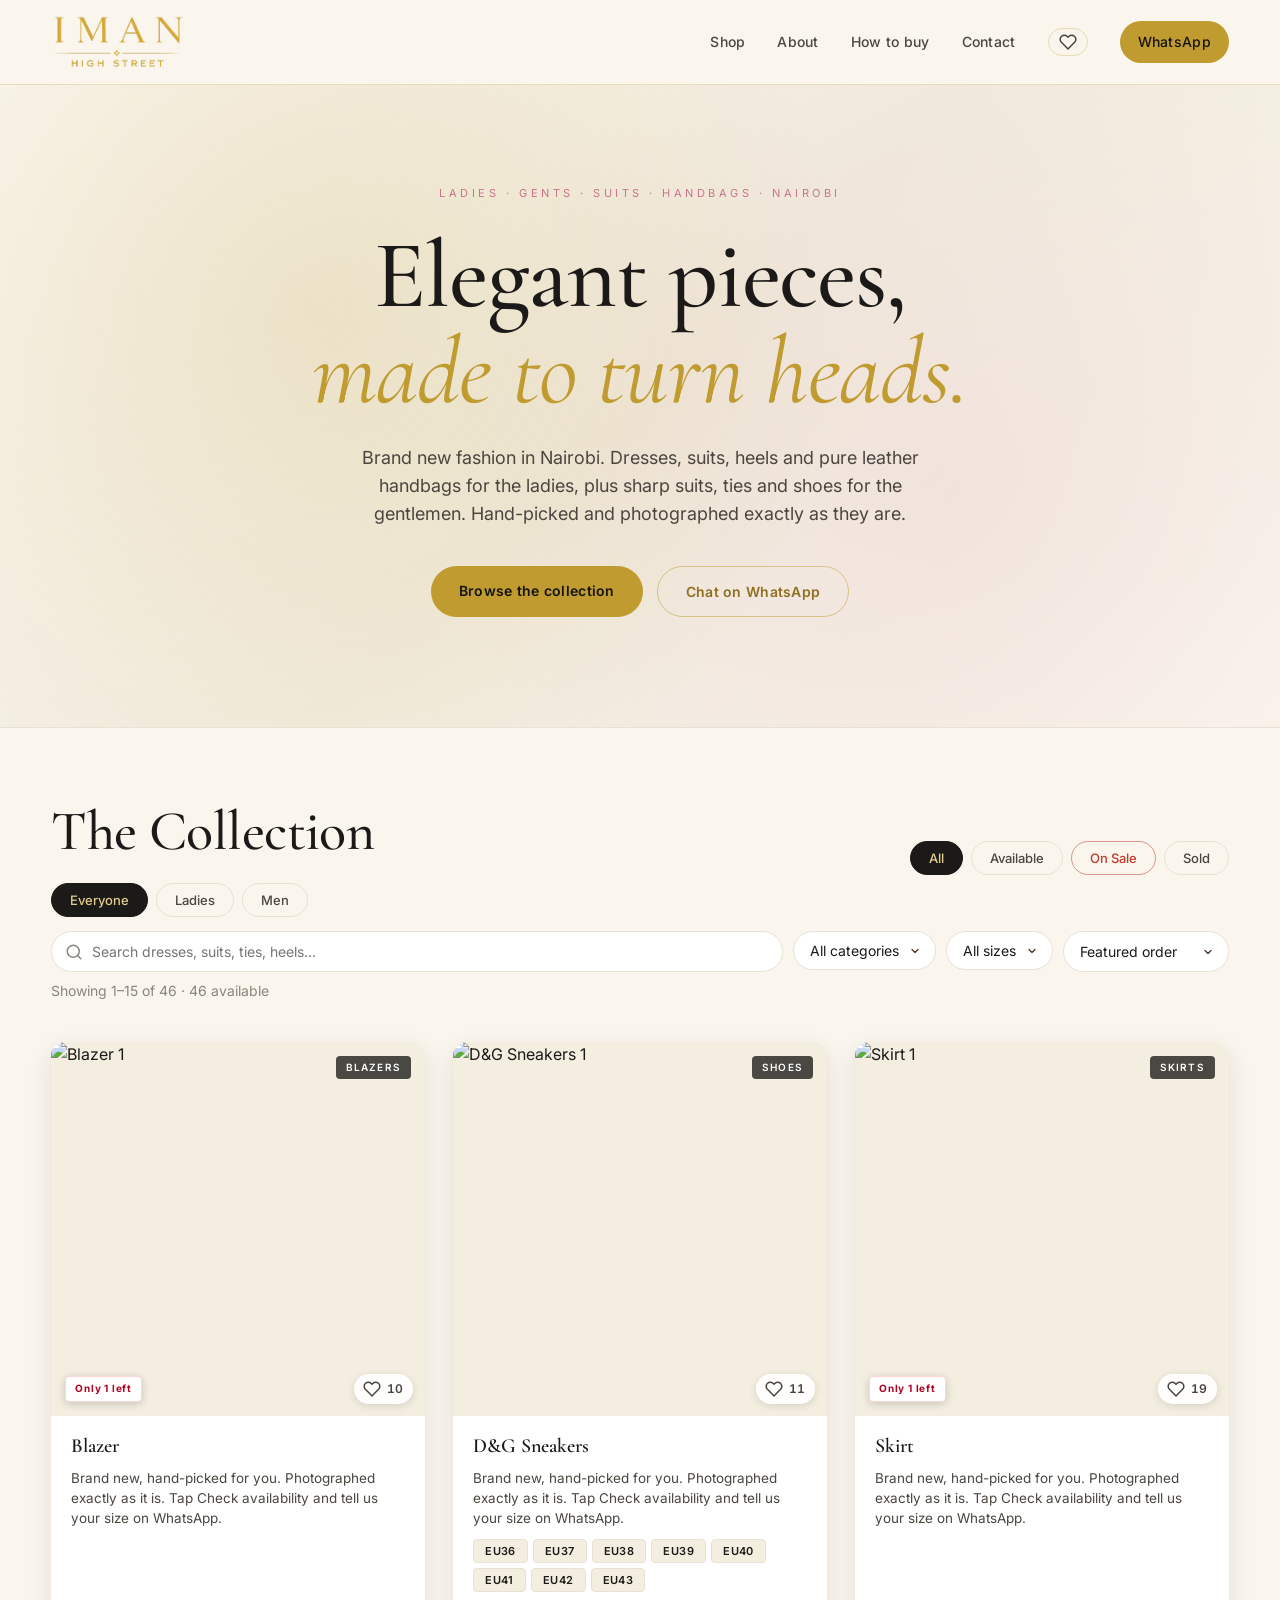
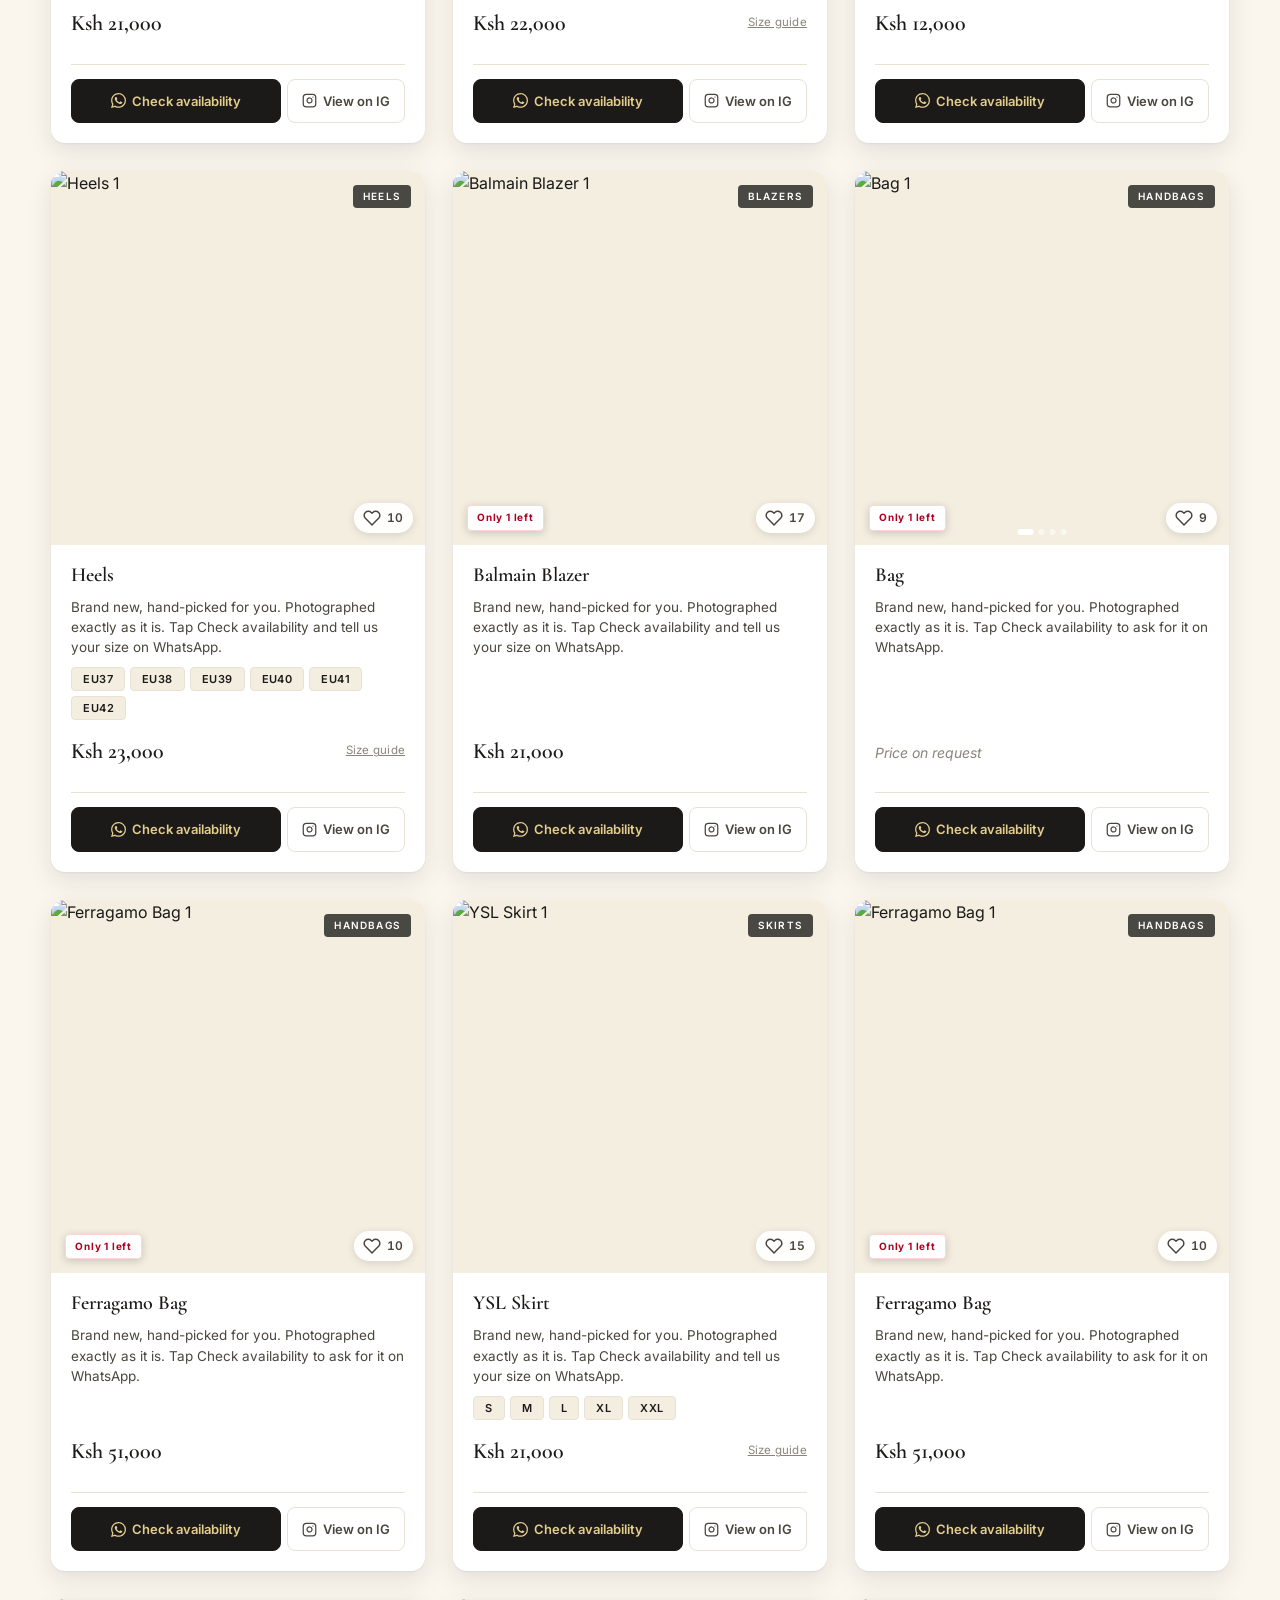
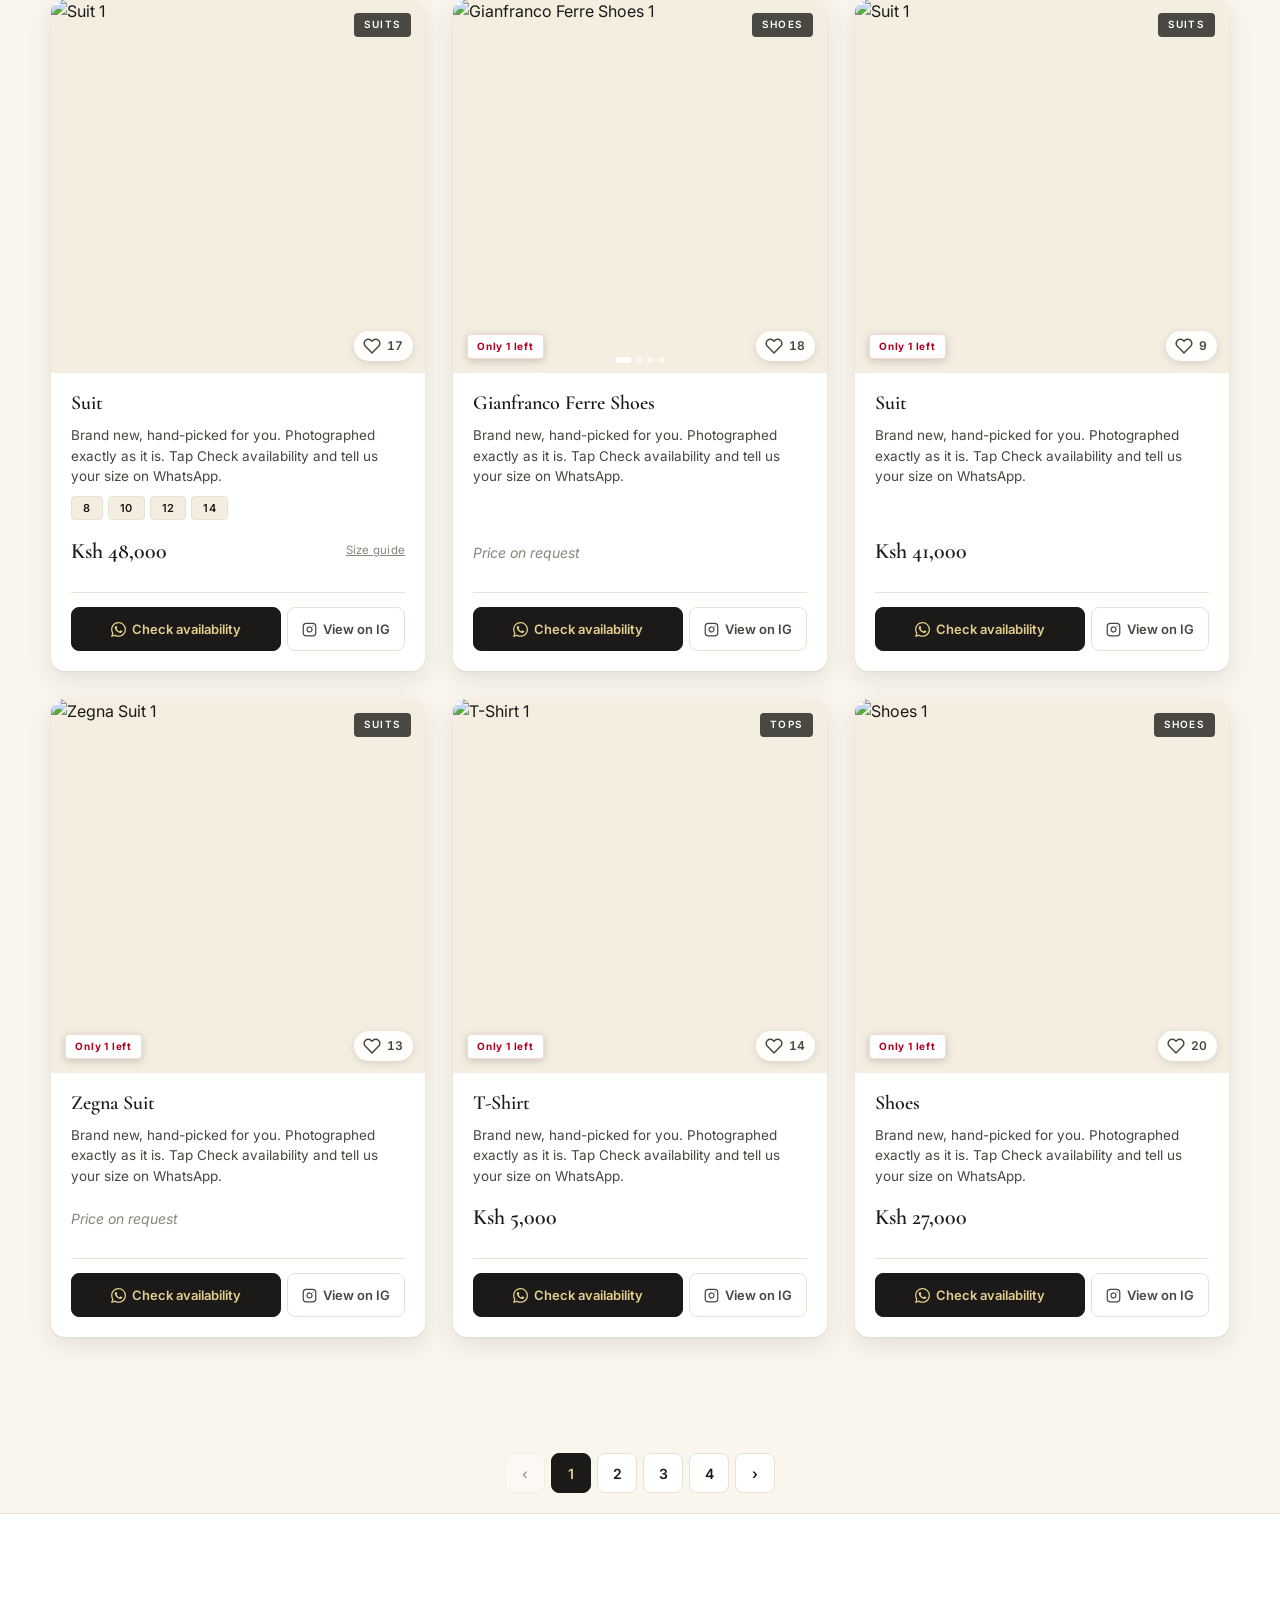
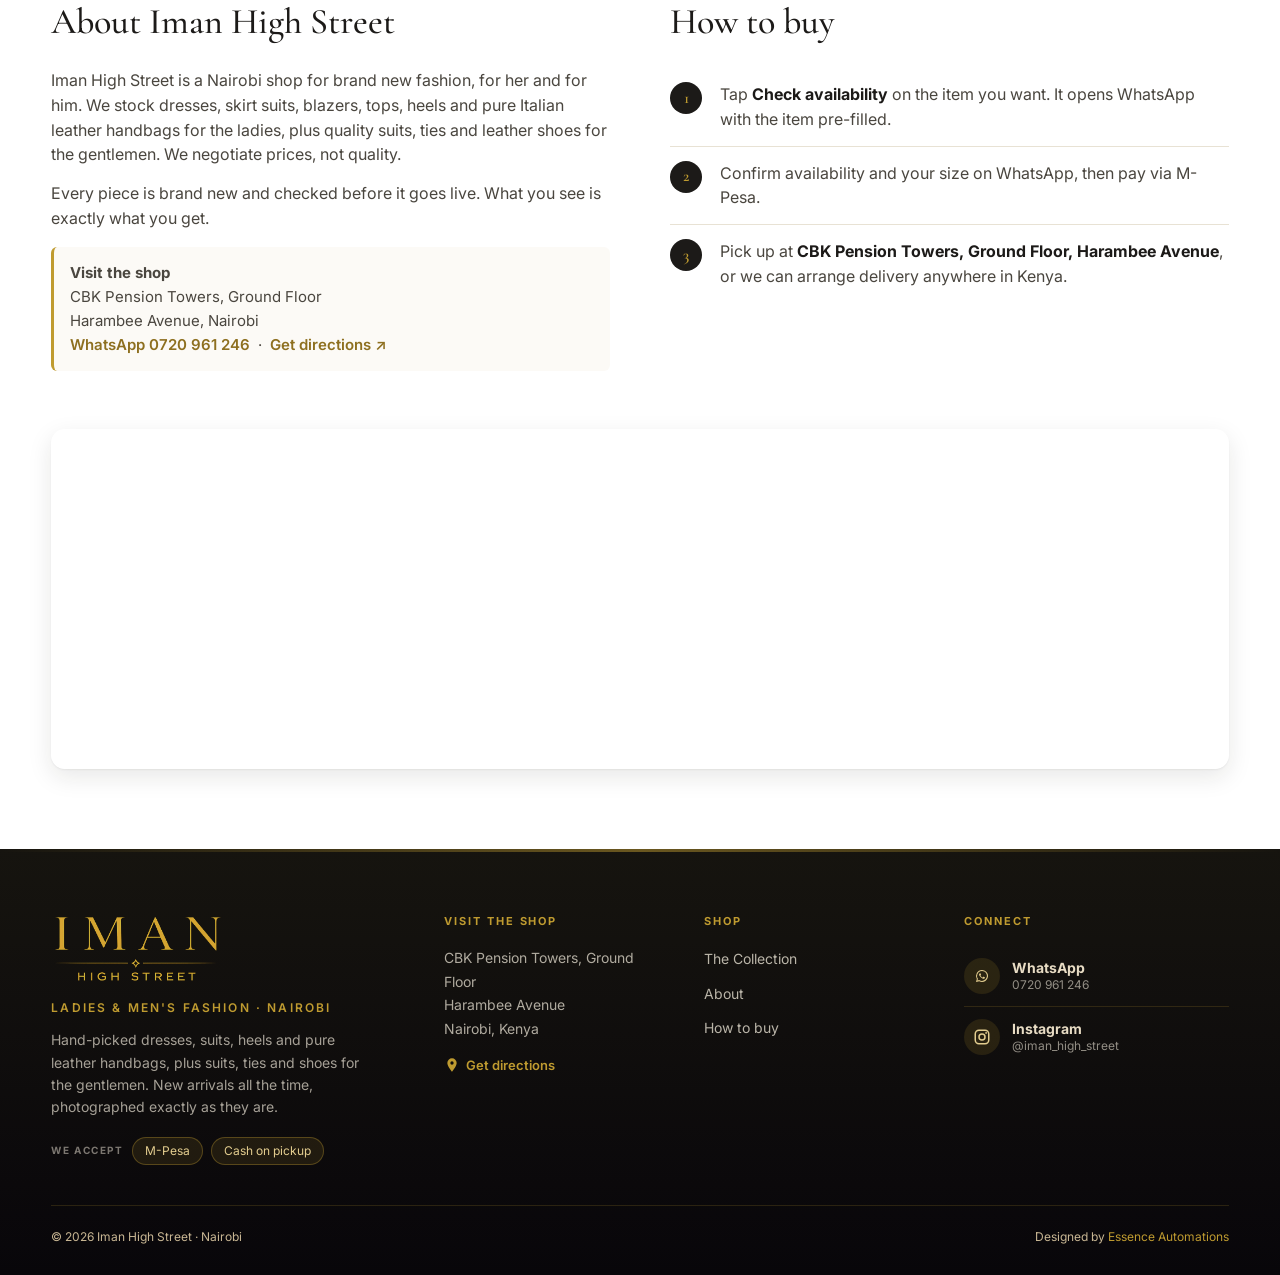
==== commit 2202f32a: "Palette: swap plum (read brownish on cream) for warm charcoal Owner ask: plum was too warm-muddy. Ch" ====
--- a/index.html
+++ b/index.html
@@ -33,7 +33,7 @@
 <link rel="preconnect" href="https://fonts.googleapis.com">
 <link rel="preconnect" href="https://fonts.gstatic.com" crossorigin>
 <link href="https://fonts.googleapis.com/css2?family=Cormorant+Garamond:wght@400;500;600;700&family=Inter:wght@300;400;500;600;700&display=swap" rel="stylesheet">
-<link rel="stylesheet" href="styles.css?v=10">
+<link rel="stylesheet" href="styles.css?v=11">
 </head>
 <body>
 
@@ -291,6 +291,6 @@
   </div>
 </div>
 
-<script src="main.js?v=6"></script>
+<script src="main.js?v=7"></script>
 </body>
 </html>
--- a/styles.css
+++ b/styles.css
@@ -1,22 +1,22 @@
-/* Iman High Street — regal gold & rose pink on warm cream, with deep plum ink
-   (replaced the old brown ink/chocolate family 2026-06-11, owner ask). Plum sits
-   next to the rose-pink crown gems, so the whole palette stays harmonious. */
+/* Iman High Street — regal gold & rose pink on warm cream, with warm charcoal
+   ink (owner ask 2026-06-11: tried brown → plum → both read warm-muddy on
+   cream; charcoal is the unisex pick that lets gold + rose pop). */
 :root {
   --bg: #faf6ee;          /* warm cream — the logo's background */
   --bg-card: #ffffff;
-  --ink: #34182e;         /* deep plum — primary dark/text */
-  --ink-soft: #5e3550;    /* mid plum */
-  --ink-faint: #9a7d92;   /* muted mauve */
+  --ink: #1c1a18;         /* warm charcoal — primary dark/text */
+  --ink-soft: #4a463f;    /* mid charcoal */
+  --ink-faint: #8a857b;   /* warm grey */
   --gold: #bf9b30;        /* regal gold — the IMAN wordmark */
   --gold-deep: #8e7020;   /* deeper gold */
   --gold-light: #e3cd8f;  /* light gold */
   --rose: #c9748f;        /* rose pink — the gems in the crown logo (deepened for light bg) */
-  --line: #ece0e6;        /* soft plum-tinted divider */
-  --surface: #f6eef2;     /* pale plum-blush surface */
-  --choco: #3a1f33;       /* deep plum (buttons / dark surfaces) */
-  --choco-deep: #281020;  /* deepest plum */
-  --shadow: 0 1px 2px rgba(40,16,34,0.06), 0 8px 24px rgba(40,16,34,0.10);
-  --shadow-lg: 0 20px 60px rgba(40,16,34,0.18);
+  --line: #e8e2d4;        /* soft cream-tinted divider */
+  --surface: #f3eee0;     /* pale cream surface */
+  --choco: #2a2622;       /* deep charcoal (buttons / dark surfaces) */
+  --choco-deep: #16140f;  /* deepest charcoal */
+  --shadow: 0 1px 2px rgba(28,26,24,0.06), 0 8px 24px rgba(28,26,24,0.10);
+  --shadow-lg: 0 20px 60px rgba(28,26,24,0.18);
   --radius: 14px;
   --radius-sm: 8px;
   --serif: 'Cormorant Garamond', Georgia, serif;
@@ -131,7 +131,7 @@
 /* Light hero — the crown logo is gold + rose on white, so the site chrome is
    warm white too (owner feedback 2026-06-11: the dark brown fought the logo). */
 .hero {
-  background: linear-gradient(135deg, #faf6ee 0%, #f5edf1 50%, #faf6ee 100%);
+  background: linear-gradient(135deg, #faf6ee 0%, #f1ebdd 50%, #faf6ee 100%);
   color: var(--ink); text-align: center; padding: 100px 20px 110px; position: relative; overflow: hidden;
   border-bottom: 1px solid var(--line);
 }
@@ -225,7 +225,7 @@
   position: absolute; top: calc(100% + 6px); left: 0; z-index: 60;
   width: max-content; min-width: max(100%, 220px); max-width: min(320px, calc(100vw - 32px));
   background: #fff; border: 1px solid var(--line); border-radius: 14px;
-  box-shadow: 0 12px 30px rgba(40, 16, 34,0.16);
+  box-shadow: 0 12px 30px rgba(28,26,24,0.16);
   overflow: hidden;
 }
 /* The size dropdown sits on the right half of the row on mobile — anchor its
@@ -541,7 +541,7 @@
 .extra-img-remove:hover { background: #800018; }
 
 .badge-sold { position: absolute; top: 14px; left: 14px; background: var(--choco-deep); color: var(--gold); font-size: 11px; letter-spacing: 0.2em; padding: 6px 12px; border-radius: 4px; font-weight: 700; text-transform: uppercase; border: 1px solid var(--gold); }
-.badge-cat { position: absolute; top: 14px; right: 14px; background: rgba(40,16,34,0.78); color: #fff; font-size: 10px; letter-spacing: 0.12em; padding: 4px 10px; border-radius: 4px; font-weight: 600; text-transform: uppercase; }
+.badge-cat { position: absolute; top: 14px; right: 14px; background: rgba(28,26,24,0.78); color: #fff; font-size: 10px; letter-spacing: 0.12em; padding: 4px 10px; border-radius: 4px; font-weight: 600; text-transform: uppercase; }
 
 .size-chips { display: flex; flex-wrap: wrap; gap: 5px; align-items: center; }
 .size-chip {
@@ -642,7 +642,7 @@
 @media (max-width: 760px) { .info-grid { grid-template-columns: 1fr; gap: 40px; } }
 
 /* ===== FOOTER ===== */
-.footer { position: relative; background: linear-gradient(180deg, var(--choco-deep), #0d060b); color: #e7d9e2; padding: 64px 0 28px; }
+.footer { position: relative; background: linear-gradient(180deg, var(--choco-deep), #08060a); color: #e2dccd; padding: 64px 0 28px; }
 .footer::before { content: ''; position: absolute; top: 0; left: 0; right: 0; height: 3px; background: linear-gradient(90deg, transparent, var(--gold) 50%, transparent); opacity: 0.5; }
 .footer-grid { display: grid; grid-template-columns: 1.6fr 1fr 1fr 1.2fr; gap: 40px; }
 .footer-col { min-width: 0; }
@@ -690,7 +690,7 @@
 }
 
 /* ===== LIGHTBOX ===== */
-.lightbox { position: fixed; inset: 0; background: rgba(40,16,34,0.97); display: none; align-items: center; justify-content: center; z-index: 500; padding: 24px; flex-direction: column; gap: 16px; }
+.lightbox { position: fixed; inset: 0; background: rgba(28,26,24,0.97); display: none; align-items: center; justify-content: center; z-index: 500; padding: 24px; flex-direction: column; gap: 16px; }
 .lightbox.open { display: flex; animation: fadeIn 0.2s; }
 @keyframes fadeIn { from { opacity: 0; } to { opacity: 1; } }
 .lightbox-img { max-width: min(900px, 100%); max-height: 78vh; border-radius: 12px; box-shadow: 0 20px 80px rgba(0,0,0,0.6); }
@@ -1256,7 +1256,7 @@
   padding: 22px 26px 24px;
   margin-bottom: 28px;
   border: 1px solid rgba(191,155,48,0.4);
-  box-shadow: 0 12px 32px rgba(40,16,34,0.18), 0 1px 0 rgba(255,255,255,0.04) inset;
+  box-shadow: 0 12px 32px rgba(28,26,24,0.18), 0 1px 0 rgba(255,255,255,0.04) inset;
   position: relative;
   overflow: hidden;
 }
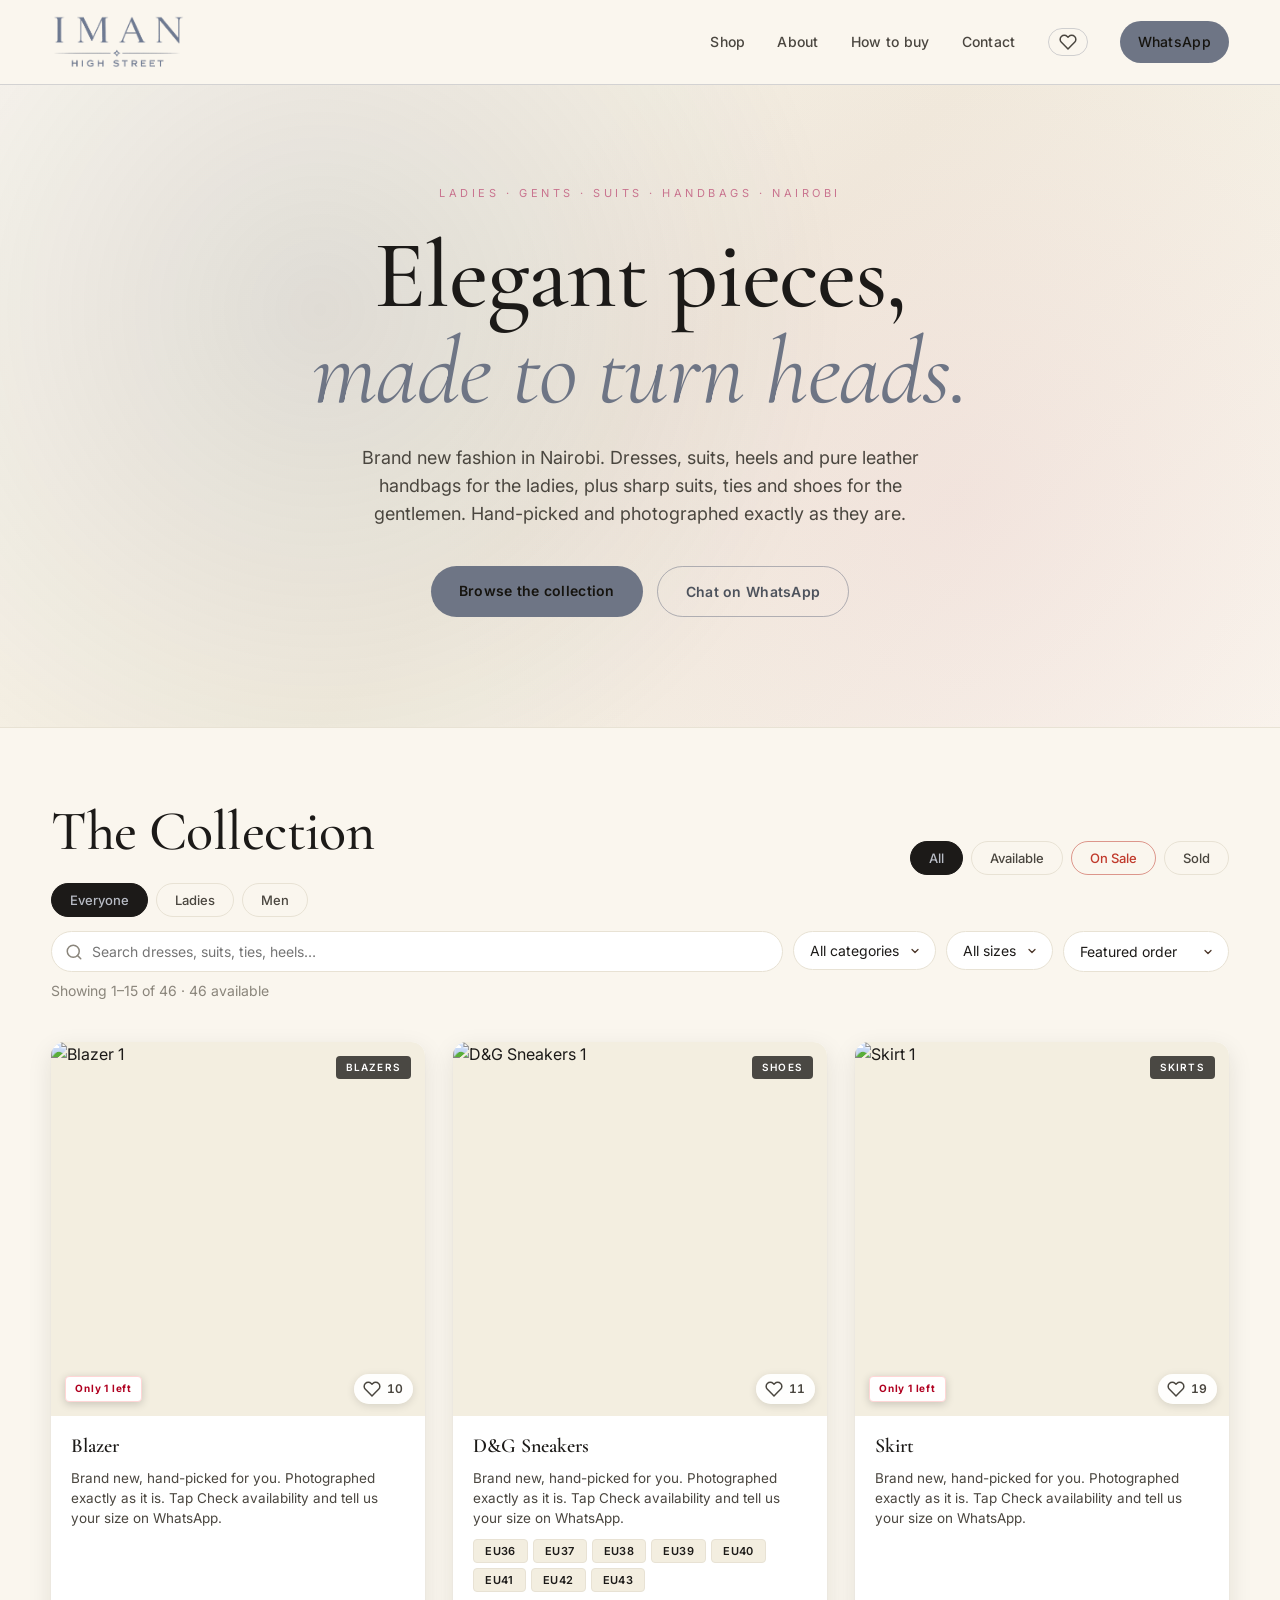
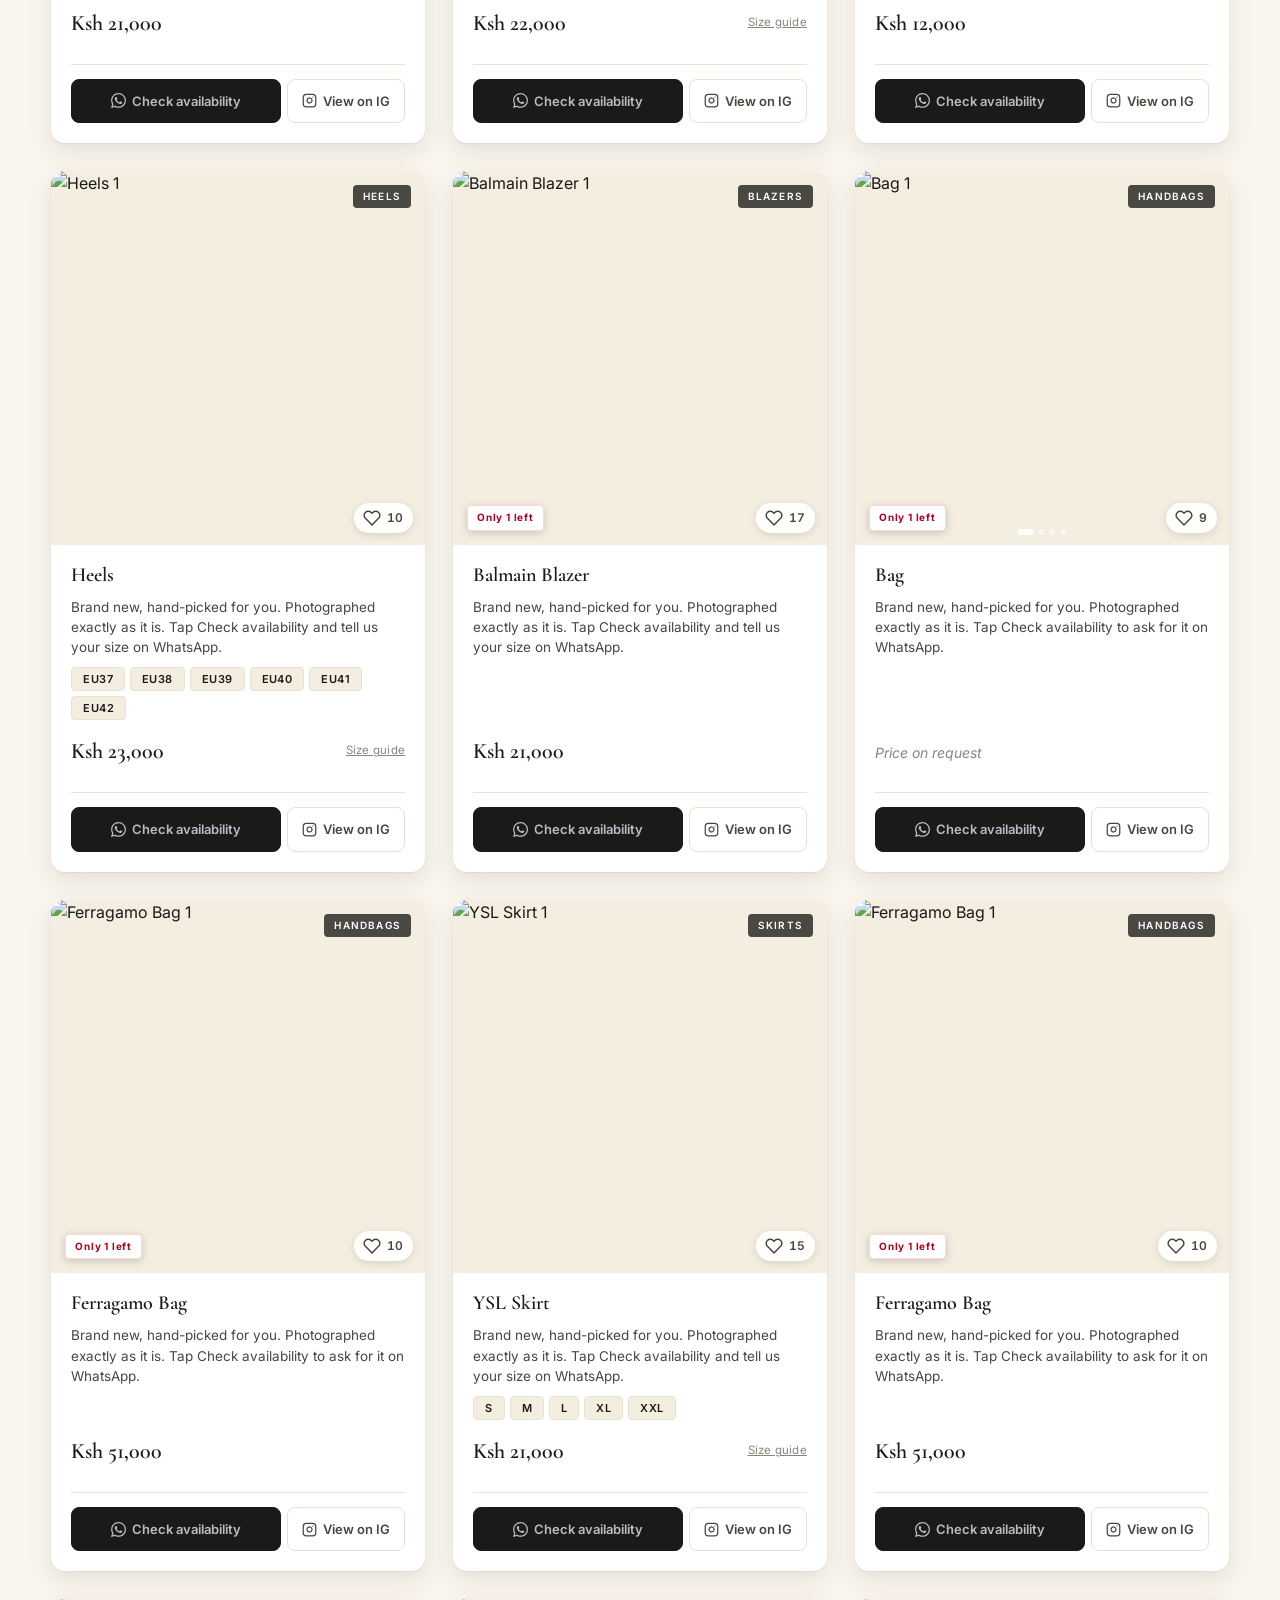
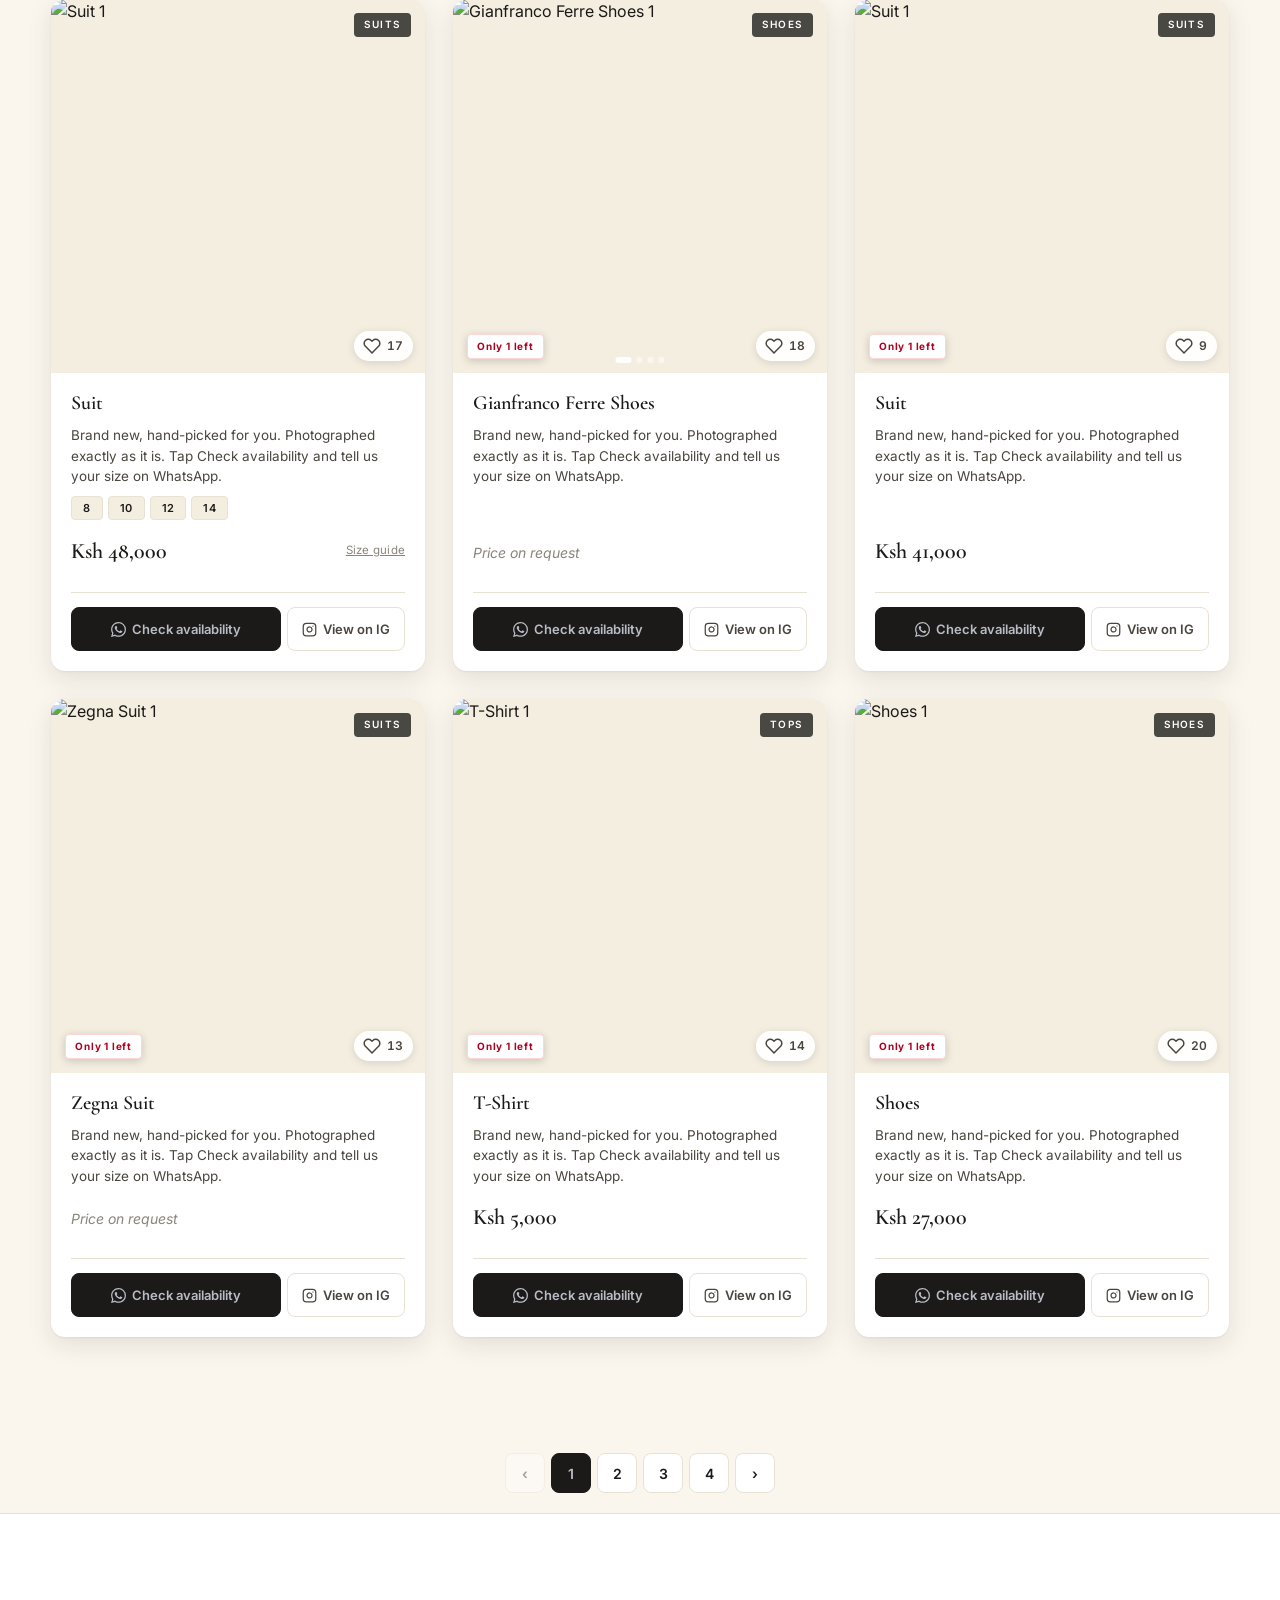
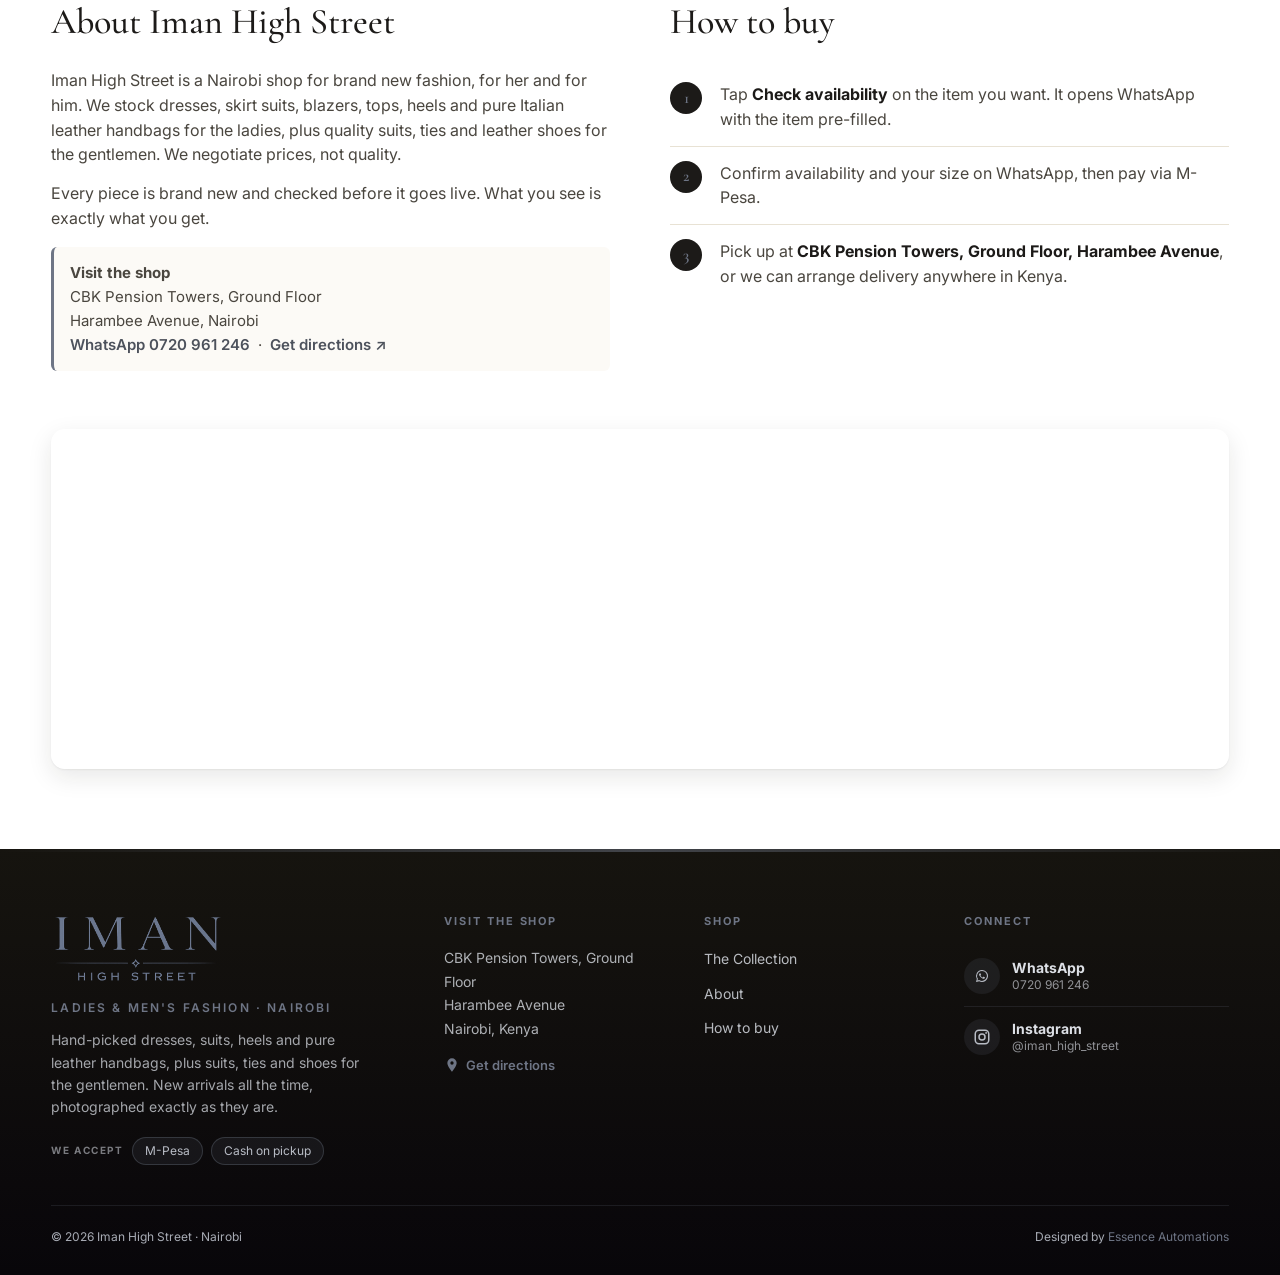
==== commit 71b11ece: "Palette: replace the warm-yellow gold with cool platinum (truly unisex) Owner ask: still seeing brow" ====
--- a/index.html
+++ b/index.html
@@ -33,14 +33,14 @@
 <link rel="preconnect" href="https://fonts.googleapis.com">
 <link rel="preconnect" href="https://fonts.gstatic.com" crossorigin>
 <link href="https://fonts.googleapis.com/css2?family=Cormorant+Garamond:wght@400;500;600;700&family=Inter:wght@300;400;500;600;700&display=swap" rel="stylesheet">
-<link rel="stylesheet" href="styles.css?v=11">
+<link rel="stylesheet" href="styles.css?v=12">
 </head>
 <body>
 
 <nav class="nav">
   <div class="nav-inner">
     <a href="#" class="brand" aria-label="Iman High Street">
-      <img src="images/logo-nav-trans.png?v=2" alt="Iman High Street · Ladies & Men's Fashion" class="brand-logo">
+      <img src="images/logo-nav-trans.png?v=3" alt="Iman High Street · Ladies & Men's Fashion" class="brand-logo">
     </a>
     <button class="nav-toggle" id="navToggle" aria-label="Open menu">
       <span></span><span></span><span></span>
@@ -152,7 +152,7 @@
   <div class="container footer-grid">
 
     <div class="footer-col footer-brand fade-up">
-      <img src="images/logo-nav-trans.png?v=2" alt="Iman High Street" class="brand-logo">
+      <img src="images/logo-nav-trans.png?v=3" alt="Iman High Street" class="brand-logo">
       <p class="footer-tagline">Ladies & Men's Fashion · Nairobi</p>
       <p class="footer-blurb">Hand-picked dresses, suits, heels and pure leather handbags, plus suits, ties and shoes for the gentlemen. New arrivals all the time, photographed exactly as they are.</p>
       <div class="footer-pay">
@@ -291,6 +291,6 @@
   </div>
 </div>
 
-<script src="main.js?v=7"></script>
+<script src="main.js?v=8"></script>
 </body>
 </html>
--- a/styles.css
+++ b/styles.css
@@ -7,10 +7,10 @@
   --ink: #1c1a18;         /* warm charcoal — primary dark/text */
   --ink-soft: #4a463f;    /* mid charcoal */
   --ink-faint: #8a857b;   /* warm grey */
-  --gold: #bf9b30;        /* regal gold — the IMAN wordmark */
-  --gold-deep: #8e7020;   /* deeper gold */
-  --gold-light: #e3cd8f;  /* light gold */
-  --rose: #c9748f;        /* rose pink — the gems in the crown logo (deepened for light bg) */
+  --gold: #6e7585;        /* brushed platinum — cool, unisex luxe (replaced the warm-yellow gold that read brownish 2026-06-11) */
+  --gold-deep: #4d525c;   /* darker steel */
+  --gold-light: #b8bcc5;  /* light platinum */
+  --rose: #c9748f;        /* rose pink — the gems in the crown logo */
   --line: #e8e2d4;        /* soft cream-tinted divider */
   --surface: #f3eee0;     /* pale cream surface */
   --choco: #2a2622;       /* deep charcoal (buttons / dark surfaces) */
@@ -85,7 +85,7 @@
   background: rgba(250,246,238,0.94);
   backdrop-filter: blur(12px);
   -webkit-backdrop-filter: blur(12px);
-  border-bottom: 1px solid rgba(191,155,48,0.28);
+  border-bottom: 1px solid rgba(110,117,133,0.28);
   z-index: 200;
 }
 .nav-inner {
@@ -138,7 +138,7 @@
 .hero::before {
   content: ""; position: absolute; inset: 0;
   background:
-    radial-gradient(circle at 25% 35%, rgba(191,155,48,0.16), transparent 50%),
+    radial-gradient(circle at 25% 35%, rgba(110,117,133,0.16), transparent 50%),
     radial-gradient(circle at 75% 65%, rgba(217,138,166,0.12), transparent 50%);
   pointer-events: none;
 }
@@ -152,8 +152,8 @@
 .btn { display: inline-block; padding: 14px 28px; border-radius: 999px; font-weight: 600; font-size: 14px; letter-spacing: 0.02em; transition: all 0.2s; cursor: pointer; border: none; font-family: inherit; }
 .btn-primary { background: var(--gold); color: var(--choco-deep); }
 .btn-primary:hover { background: var(--gold-light); transform: translateY(-1px); }
-.btn-ghost { background: transparent; color: var(--gold-deep); border: 1px solid rgba(191,155,48,0.5); }
-.btn-ghost:hover { background: rgba(191,155,48,0.12); border-color: var(--gold); }
+.btn-ghost { background: transparent; color: var(--gold-deep); border: 1px solid rgba(110,117,133,0.5); }
+.btn-ghost:hover { background: rgba(110,117,133,0.12); border-color: var(--gold); }
 
 /* ===== FILTERS ===== */
 .filters { background: var(--bg); padding: 60px 0 24px; }
@@ -214,7 +214,7 @@
 /* Active (non-"All") filter — gold tint so a set filter reads as deliberate,
    not a default. */
 .cdrop--active .cdrop-trigger {
-  background-color: rgba(191, 155, 48, 0.14);
+  background-color: rgba(110,117,133, 0.14);
   border-color: var(--gold);
   color: var(--ink); font-weight: 600;
 }
@@ -349,9 +349,9 @@
 .nav-wl {
   display: inline-flex; align-items: center; gap: 6px;
   color: var(--gold-light); padding: 4px 10px; border-radius: 999px;
-  border: 1px solid rgba(191,155,48,0.3); position: relative;
-}
-.nav-wl:hover { background: rgba(191,155,48,0.1); border-color: var(--gold); }
+  border: 1px solid rgba(110,117,133,0.3); position: relative;
+}
+.nav-wl:hover { background: rgba(110,117,133,0.1); border-color: var(--gold); }
 .nav-wl.has-items { color: var(--rose); border-color: rgba(201,116,143,0.45); }
 .nav-wl .wl-count { font-size: 12px; font-weight: 700; min-width: 16px; text-align: center; }
 .nav-wl .wl-count:empty { display: none; }
@@ -512,7 +512,7 @@
 /* Lightbox arrows */
 .lightbox-arrow {
   position: absolute; top: 50%; transform: translateY(-50%); z-index: 510;
-  width: 48px; height: 48px; border-radius: 50%; border: 1px solid rgba(191,155,48,0.4);
+  width: 48px; height: 48px; border-radius: 50%; border: 1px solid rgba(110,117,133,0.4);
   background: rgba(255,255,255,0.06); color: var(--gold-light); font-size: 32px; line-height: 1;
   cursor: pointer; transition: 0.15s;
   display: none; align-items: center; justify-content: center;
@@ -633,7 +633,7 @@
 /* Wide map — full container width below the About/How-to-buy grid. */
 .map-wrap { margin-top: 44px; }
 .map-wrap iframe { display: block; width: 100%; border-radius: 14px; box-shadow: var(--shadow); }
-.footer-shop { font-size: 13px; color: #d4c0a0; }
+.footer-shop { font-size: 13px; color: #b8bcc5; }
 .steps { list-style: none; counter-reset: step; }
 .steps li { counter-increment: step; padding: 14px 0 14px 50px; position: relative; border-bottom: 1px solid var(--line); color: var(--ink-soft); }
 .steps li::before { content: counter(step); position: absolute; left: 0; top: 14px; width: 32px; height: 32px; border-radius: 50%; background: var(--ink); color: var(--gold); display: flex; align-items: center; justify-content: center; font-family: var(--serif); font-weight: 600; }
@@ -642,7 +642,7 @@
 @media (max-width: 760px) { .info-grid { grid-template-columns: 1fr; gap: 40px; } }
 
 /* ===== FOOTER ===== */
-.footer { position: relative; background: linear-gradient(180deg, var(--choco-deep), #08060a); color: #e2dccd; padding: 64px 0 28px; }
+.footer { position: relative; background: linear-gradient(180deg, var(--choco-deep), #08060a); color: #d6d9e0; padding: 64px 0 28px; }
 .footer::before { content: ''; position: absolute; top: 0; left: 0; right: 0; height: 3px; background: linear-gradient(90deg, transparent, var(--gold) 50%, transparent); opacity: 0.5; }
 .footer-grid { display: grid; grid-template-columns: 1.6fr 1fr 1fr 1.2fr; gap: 40px; }
 .footer-col { min-width: 0; }
@@ -651,33 +651,33 @@
 .footer-logo-plate { display: inline-block; }
 .footer-logo-plate img { height: 56px; width: auto; }
 .footer-tagline { margin-top: 14px; color: var(--gold); font-size: 12px; font-weight: 600; letter-spacing: 0.18em; text-transform: uppercase; }
-.footer-blurb { margin-top: 12px; max-width: 320px; font-size: 14px; line-height: 1.6; color: rgba(216,210,196,0.75); }
+.footer-blurb { margin-top: 12px; max-width: 320px; font-size: 14px; line-height: 1.6; color: rgba(214,217,224,0.75); }
 .footer-pay { margin-top: 18px; display: flex; flex-wrap: wrap; align-items: center; gap: 8px; }
-.footer-pay-label { font-size: 10px; font-weight: 700; letter-spacing: 0.16em; text-transform: uppercase; color: rgba(216,210,196,0.55); }
-.pay-pill { font-size: 12px; padding: 4px 12px; border-radius: 999px; background: rgba(191,155,48,0.12); border: 1px solid rgba(191,155,48,0.35); color: var(--gold-light); }
+.footer-pay-label { font-size: 10px; font-weight: 700; letter-spacing: 0.16em; text-transform: uppercase; color: rgba(214,217,224,0.55); }
+.pay-pill { font-size: 12px; padding: 4px 12px; border-radius: 999px; background: rgba(110,117,133,0.12); border: 1px solid rgba(110,117,133,0.35); color: var(--gold-light); }
 /* Visit column */
-.footer-address { font-style: normal; font-size: 14px; line-height: 1.7; color: rgba(216,210,196,0.8); }
+.footer-address { font-style: normal; font-size: 14px; line-height: 1.7; color: rgba(214,217,224,0.8); }
 .footer-directions { display: inline-flex; align-items: center; gap: 6px; margin-top: 14px; color: var(--gold); font-size: 13px; font-weight: 600; transition: color 0.2s; }
 .footer-directions svg { width: 16px; height: 16px; }
 .footer-directions:hover { color: var(--gold-light); }
 /* Shop column */
 .footer-nav { list-style: none; display: flex; flex-direction: column; gap: 10px; }
-.footer-nav a { position: relative; font-size: 14px; color: rgba(216,210,196,0.85); transition: color 0.2s, padding-left 0.2s; }
+.footer-nav a { position: relative; font-size: 14px; color: rgba(214,217,224,0.85); transition: color 0.2s, padding-left 0.2s; }
 .footer-nav a::before { content: '\203A'; position: absolute; left: -12px; color: var(--gold); opacity: 0; transition: opacity 0.2s, left 0.2s; }
 .footer-nav a:hover { color: var(--gold-light); padding-left: 4px; }
 .footer-nav a:hover::before { opacity: 1; left: -4px; }
 /* Connect column */
 .footer-socials { display: flex; flex-direction: column; }
 .social-card { display: flex; align-items: center; gap: 12px; padding: 12px 0; }
-.footer-socials .social-card + .social-card { border-top: 1px solid rgba(191,155,48,0.18); }
-.social-ic { width: 36px; height: 36px; border-radius: 50%; flex-shrink: 0; display: flex; align-items: center; justify-content: center; background: rgba(191,155,48,0.14); color: var(--gold-light); transition: background 0.2s, color 0.2s; }
+.footer-socials .social-card + .social-card { border-top: 1px solid rgba(110,117,133,0.18); }
+.social-ic { width: 36px; height: 36px; border-radius: 50%; flex-shrink: 0; display: flex; align-items: center; justify-content: center; background: rgba(110,117,133,0.14); color: var(--gold-light); transition: background 0.2s, color 0.2s; }
 .social-ic svg { width: 18px; height: 18px; }
 .social-card:hover .social-ic { background: var(--gold); color: var(--choco-deep); }
 .social-txt { display: flex; flex-direction: column; line-height: 1.3; }
-.social-txt strong { font-size: 14px; color: #e8dcc4; }
-.social-txt span { font-size: 12px; color: rgba(216,210,196,0.65); }
+.social-txt strong { font-size: 14px; color: #dde0e6; }
+.social-txt span { font-size: 12px; color: rgba(214,217,224,0.65); }
 /* Bottom strip */
-.footer-bottom { display: flex; justify-content: space-between; align-items: center; gap: 12px; flex-wrap: wrap; margin-top: 40px; padding-top: 22px; border-top: 1px solid rgba(191,155,48,0.18); font-size: 12px; color: #c9b794; }
+.footer-bottom { display: flex; justify-content: space-between; align-items: center; gap: 12px; flex-wrap: wrap; margin-top: 40px; padding-top: 22px; border-top: 1px solid rgba(110,117,133,0.18); font-size: 12px; color: #a8acb5; }
 .footer-credit { color: var(--gold); transition: color 0.2s; }
 .footer-credit:hover { color: var(--gold-light); }
 @media (max-width: 900px) {
@@ -695,7 +695,7 @@
 @keyframes fadeIn { from { opacity: 0; } to { opacity: 1; } }
 .lightbox-img { max-width: min(900px, 100%); max-height: 78vh; border-radius: 12px; box-shadow: 0 20px 80px rgba(0,0,0,0.6); }
 .lightbox-caption { color: var(--gold-light); font-family: var(--serif); font-size: 18px; text-align: center; max-width: 600px; }
-.lightbox-close { position: absolute; top: 20px; right: 24px; background: rgba(255,255,255,0.06); border: 1px solid rgba(191,155,48,0.45); color: var(--gold-light); width: 44px; height: 44px; border-radius: 50%; font-size: 24px; cursor: pointer; transition: 0.2s; line-height: 1; }
+.lightbox-close { position: absolute; top: 20px; right: 24px; background: rgba(255,255,255,0.06); border: 1px solid rgba(110,117,133,0.45); color: var(--gold-light); width: 44px; height: 44px; border-radius: 50%; font-size: 24px; cursor: pointer; transition: 0.2s; line-height: 1; }
 .lightbox-close:hover { background: var(--gold); color: var(--ink); }
 
 /* ===== ADMIN ===== */
@@ -880,7 +880,7 @@
   border-radius: 12px;
   padding: 20px 22px;
   margin-bottom: 18px;
-  box-shadow: 0 4px 14px rgba(191,155,48,0.18);
+  box-shadow: 0 4px 14px rgba(110,117,133,0.18);
   position: relative;
 }
 .ig-quick-head { display: flex; align-items: center; gap: 12px; flex-wrap: wrap; margin-bottom: 6px; }
@@ -903,7 +903,7 @@
   flex: 1; padding: 12px 16px; border: 1px solid var(--gold-deep); border-radius: 8px;
   font-family: inherit; font-size: 14px; background: #fff; color: var(--ink);
 }
-.ig-quick-row input:focus { outline: none; border-color: var(--gold); box-shadow: 0 0 0 3px rgba(191,155,48,0.18); }
+.ig-quick-row input:focus { outline: none; border-color: var(--gold); box-shadow: 0 0 0 3px rgba(110,117,133,0.18); }
 .ig-quick-row .btn-admin { flex-shrink: 0; padding: 12px 20px; font-weight: 700; }
 .ig-quick-status { font-size: 12.5px; margin: 10px 0 0; min-height: 18px; }
 .ig-quick-status.ok { color: #1a7a40; font-weight: 600; }
@@ -937,14 +937,14 @@
   background: var(--gold); color: var(--choco-deep);
   padding: 12px 24px; border-radius: 999px;
   font-size: 13px; font-weight: 700; letter-spacing: 0.06em; text-transform: uppercase;
-  box-shadow: 0 3px 12px rgba(191,155,48,0.38);
+  box-shadow: 0 3px 12px rgba(110,117,133,0.38);
   transition: background 0.18s, transform 0.18s, box-shadow 0.18s;
 }
 .manual-entry .me-plus { transition: transform 0.2s ease; }
 .manual-entry[open] .me-plus { transform: rotate(45deg); }
 summary.manual-entry-divider:hover .me-pill {
   background: var(--gold-deep); transform: translateY(-1px);
-  box-shadow: 0 5px 16px rgba(191,155,48,0.5);
+  box-shadow: 0 5px 16px rgba(110,117,133,0.5);
 }
 summary.manual-entry-divider:active .me-pill { transform: translateY(0); }
 
@@ -965,7 +965,7 @@
 }
 .field input[type="date"] { appearance: none; -webkit-appearance: none; color: var(--ink); }
 .field input[type="date"]::-webkit-calendar-picker-indicator { cursor: pointer; opacity: 0.55; padding: 2px; border-radius: 5px; transition: opacity .15s, background .15s; }
-.field input[type="date"]:hover::-webkit-calendar-picker-indicator { opacity: 0.9; background: rgba(191,155,48,0.16); }
+.field input[type="date"]:hover::-webkit-calendar-picker-indicator { opacity: 0.9; background: rgba(110,117,133,0.16); }
 .field input[type="date"]:focus::-webkit-calendar-picker-indicator { opacity: 1; }
 .field textarea { resize: vertical; min-height: 80px; }
 .field input:focus, .field textarea:focus, .field select:focus { outline: none; border-color: var(--gold); }
@@ -984,7 +984,7 @@
    only the chart they need. Native <details> works in in-app webviews. */
 .stock-hint { font-size: 12.5px; color: var(--ink-soft); margin: 0 0 10px; line-height: 1.5; }
 .stock-details { border: 1px solid var(--line); border-radius: 9px; margin-bottom: 8px; background: #fff; overflow: hidden; }
-.stock-details[open] { border-color: rgba(191,155,48,0.5); }
+.stock-details[open] { border-color: rgba(110,117,133,0.5); }
 .stock-summary {
   list-style: none; cursor: pointer; user-select: none;
   padding: 11px 14px; font-size: 13px; font-weight: 600; color: var(--ink);
@@ -997,10 +997,10 @@
   transform: rotate(90deg); transition: transform 0.18s ease;
 }
 .stock-details[open] .stock-summary::after { transform: rotate(-90deg); }
-.stock-summary:hover { background: rgba(191,155,48,0.06); }
+.stock-summary:hover { background: rgba(110,117,133,0.06); }
 .stock-summary-count {
   font-size: 11px; font-weight: 700; color: var(--gold-deep);
-  background: rgba(191,155,48,0.16); border-radius: 999px; padding: 2px 9px;
+  background: rgba(110,117,133,0.16); border-radius: 999px; padding: 2px 9px;
 }
 .stock-summary-count:empty { display: none; }
 .stock-details .stock-entry-row { padding: 4px 14px 14px; }
@@ -1112,7 +1112,7 @@
   padding: 8px 16px; margin-bottom: 10px;
   transition: border-color 0.15s;
 }
-.admin-list-search:focus-within { border-color: var(--gold); box-shadow: 0 0 0 3px rgba(191,155,48,0.15); }
+.admin-list-search:focus-within { border-color: var(--gold); box-shadow: 0 0 0 3px rgba(110,117,133,0.15); }
 .admin-list-search svg { color: var(--ink-faint); flex-shrink: 0; }
 .admin-list-search input {
   flex: 1; border: none; outline: none; background: transparent;
@@ -1255,7 +1255,7 @@
   border-radius: 16px;
   padding: 22px 26px 24px;
   margin-bottom: 28px;
-  border: 1px solid rgba(191,155,48,0.4);
+  border: 1px solid rgba(110,117,133,0.4);
   box-shadow: 0 12px 32px rgba(28,26,24,0.18), 0 1px 0 rgba(255,255,255,0.04) inset;
   position: relative;
   overflow: hidden;
@@ -1281,7 +1281,7 @@
   display: flex;
   align-items: center;
   justify-content: center;
-  box-shadow: 0 6px 18px rgba(191,155,48,0.4);
+  box-shadow: 0 6px 18px rgba(110,117,133,0.4);
 }
 .ig-sync-banner-text h2 {
   font-family: var(--serif);
@@ -1387,7 +1387,7 @@
   border: 1px solid var(--line); border-radius: 6px; background: #fff;
   font-family: inherit; color: var(--ink);
 }
-.ig-sync-name:focus { outline: none; border-color: var(--gold-deep); box-shadow: 0 0 0 3px rgba(191,155,48,0.18); }
+.ig-sync-name:focus { outline: none; border-color: var(--gold-deep); box-shadow: 0 0 0 3px rgba(110,117,133,0.18); }
 .ig-sync-cat {
   padding: 8px 10px; font-size: 13px;
   border: 1px solid var(--line); border-radius: 6px; background: #fff;
@@ -1396,7 +1396,7 @@
 .ig-sync-row-2 { display: flex; gap: 12px; align-items: center; flex-wrap: wrap; font-size: 12.5px; }
 .ig-sync-size {
   color: var(--gold-deep); font-weight: 600;
-  background: rgba(191,155,48,0.12); padding: 2px 10px; border-radius: 99px;
+  background: rgba(110,117,133,0.12); padding: 2px 10px; border-radius: 99px;
   font-size: 12px; letter-spacing: 0.02em;
 }
 .ig-sync-postlink { color: var(--ink-faint); font-size: 11.5px; }
@@ -1487,7 +1487,7 @@
 .pos-today { display: flex; flex-wrap: wrap; gap: 8px; align-items: center; margin: 0 0 16px; }
 .pos-today-label { font-size: 11px; letter-spacing: 0.12em; text-transform: uppercase; color: var(--ink-faint); font-weight: 700; margin-right: 2px; }
 .pos-chip { font-size: 13px; font-weight: 600; padding: 5px 12px; border-radius: 999px; background: var(--surface); color: var(--ink); border: 1px solid var(--line); }
-.pos-chip.cash { background: rgba(191,155,48,0.14); border-color: rgba(191,155,48,0.4); color: var(--gold-deep); }
+.pos-chip.cash { background: rgba(110,117,133,0.14); border-color: rgba(110,117,133,0.4); color: var(--gold-deep); }
 .pos-chip.mpesa { background: rgba(39,174,96,0.12); border-color: rgba(39,174,96,0.35); color: #1c7a43; }
 .pos-chip.total { background: var(--ink); color: #fff; border-color: var(--ink); }
 .pos-chip.owed { background: #fff5f5; border-color: #f0c2c2; color: #b3301f; }
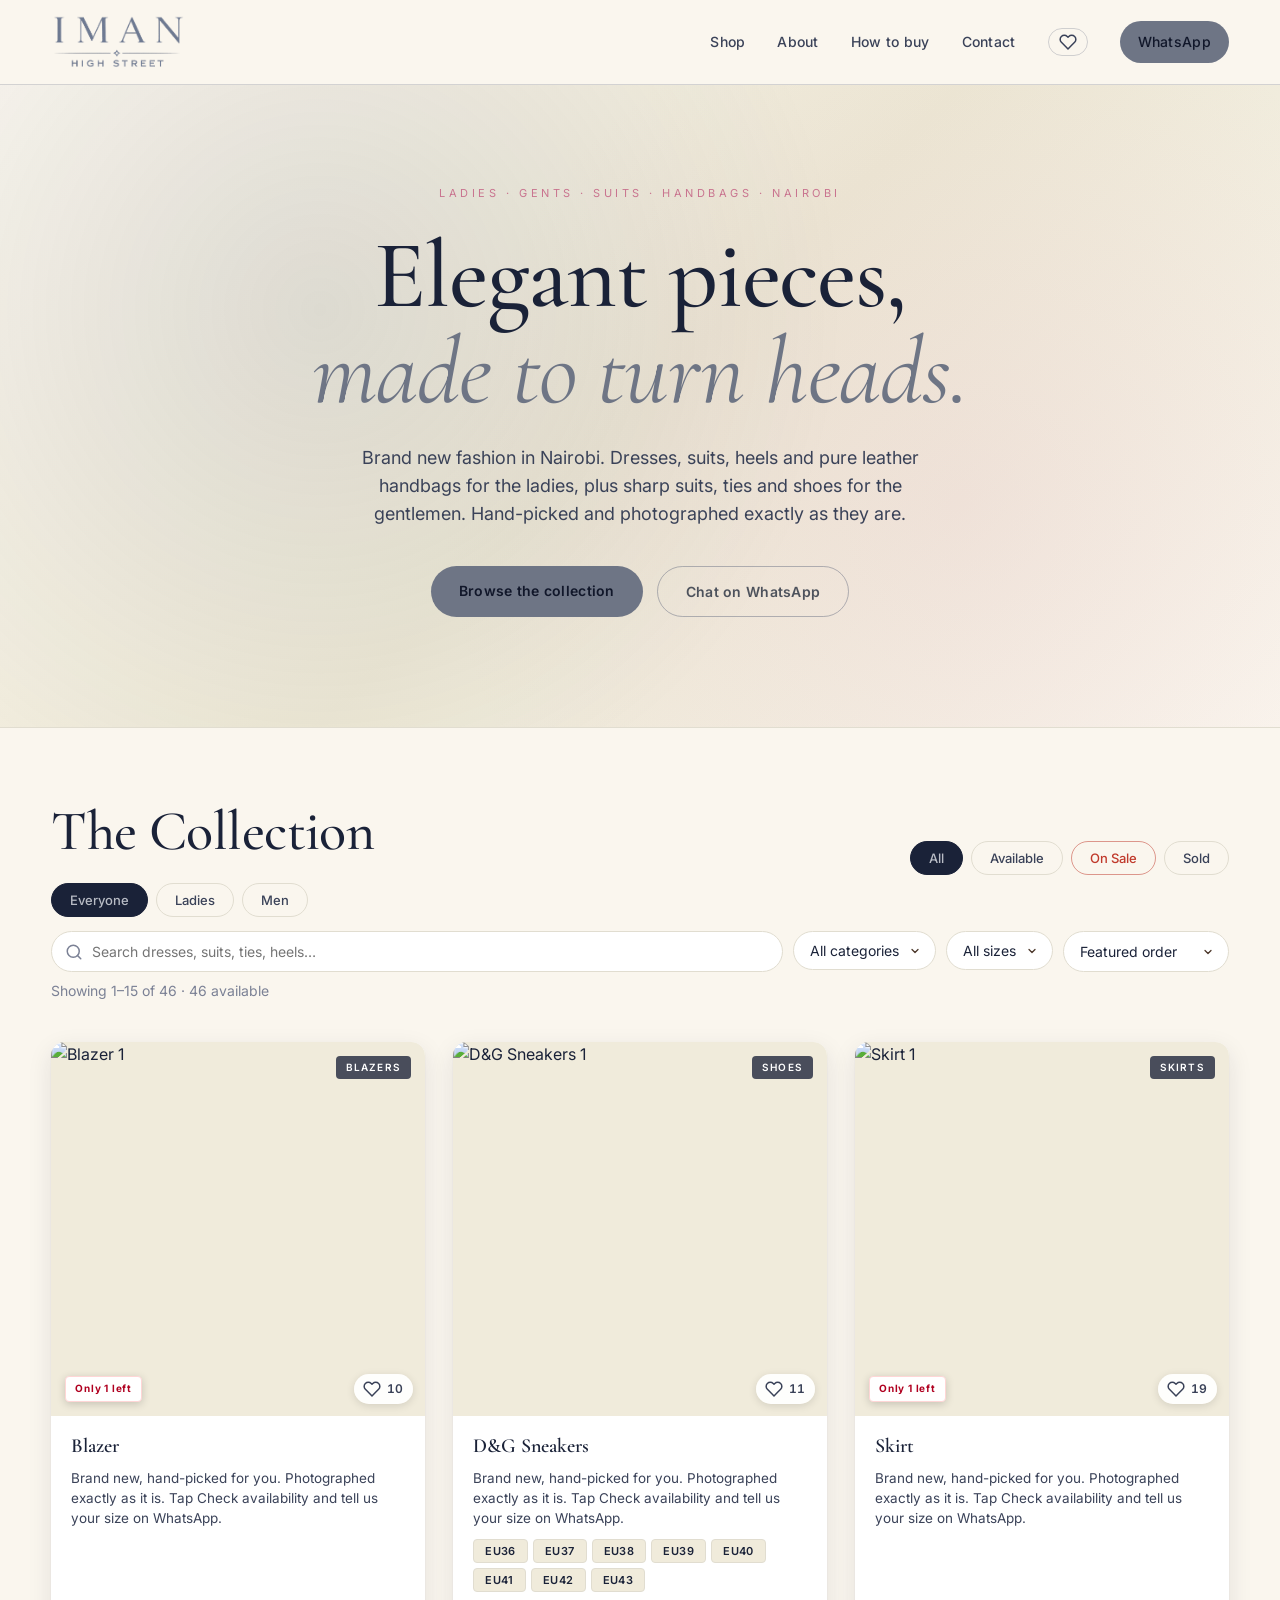
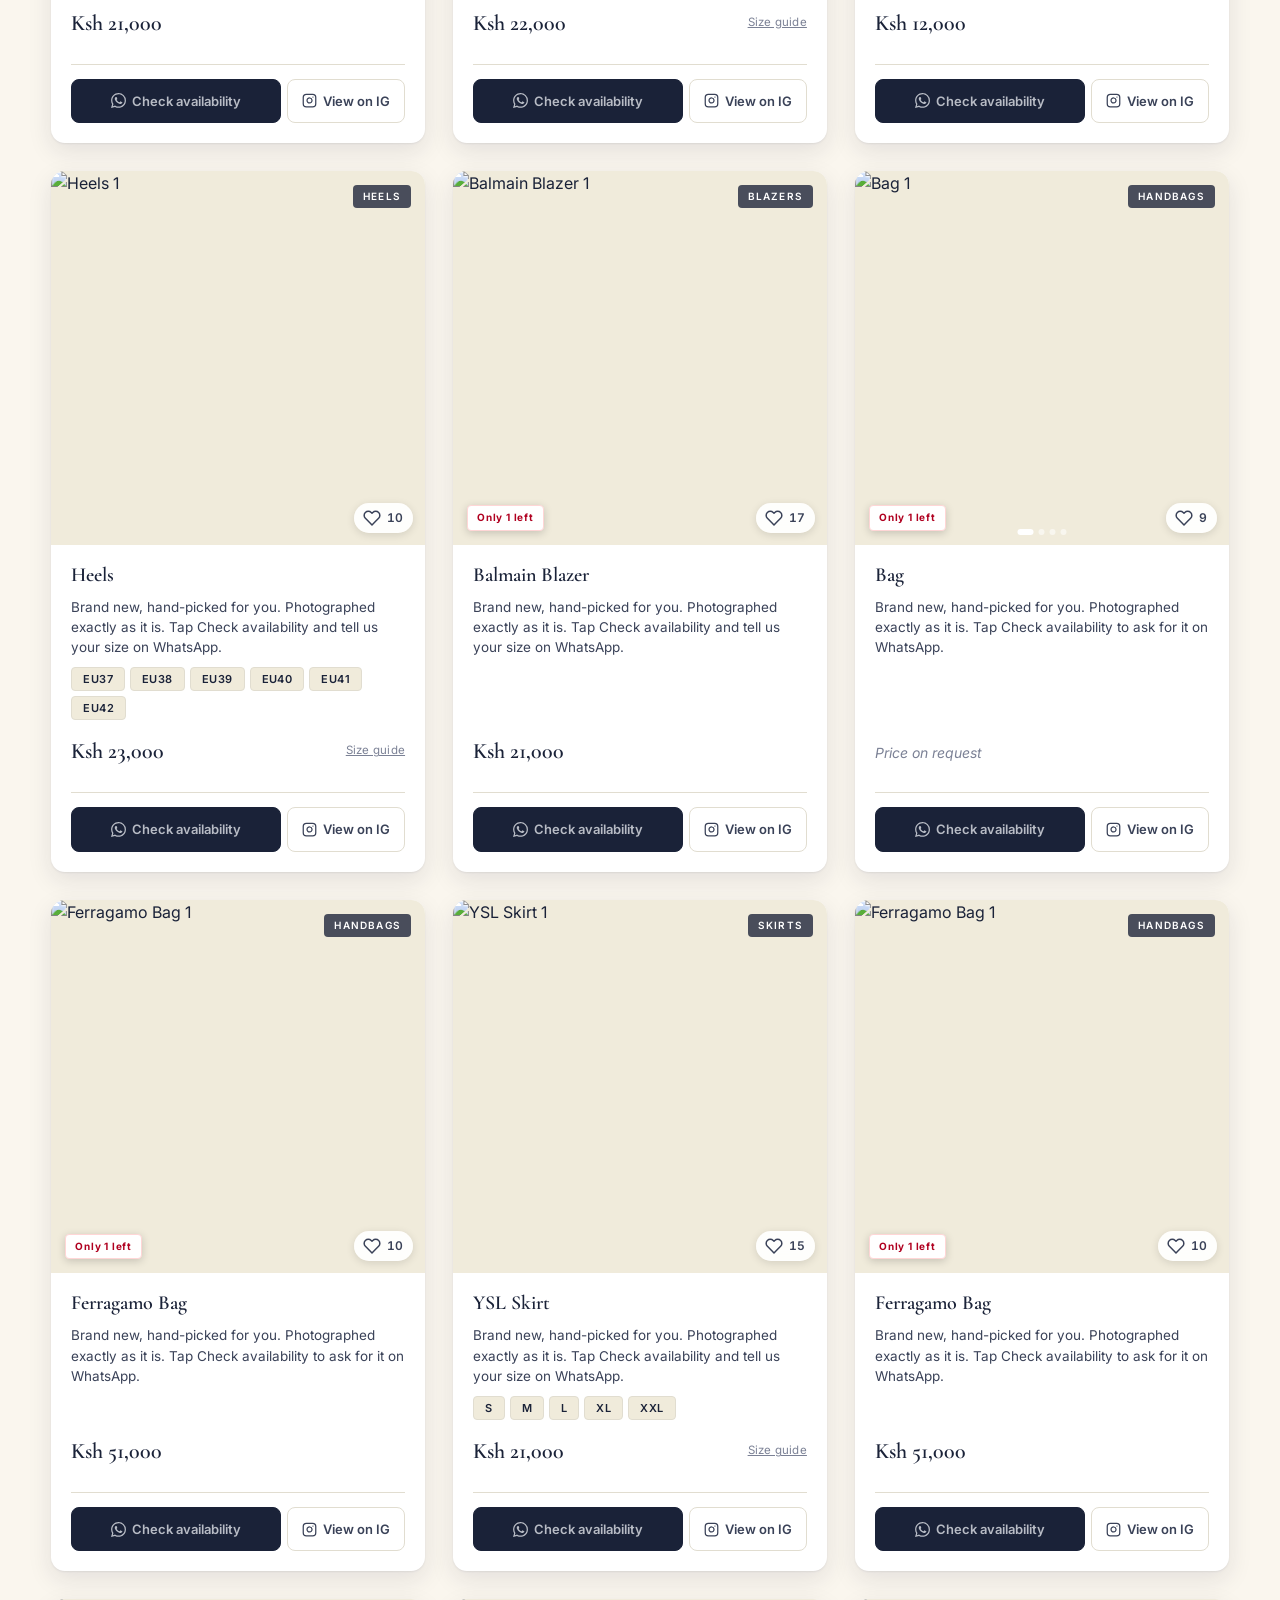
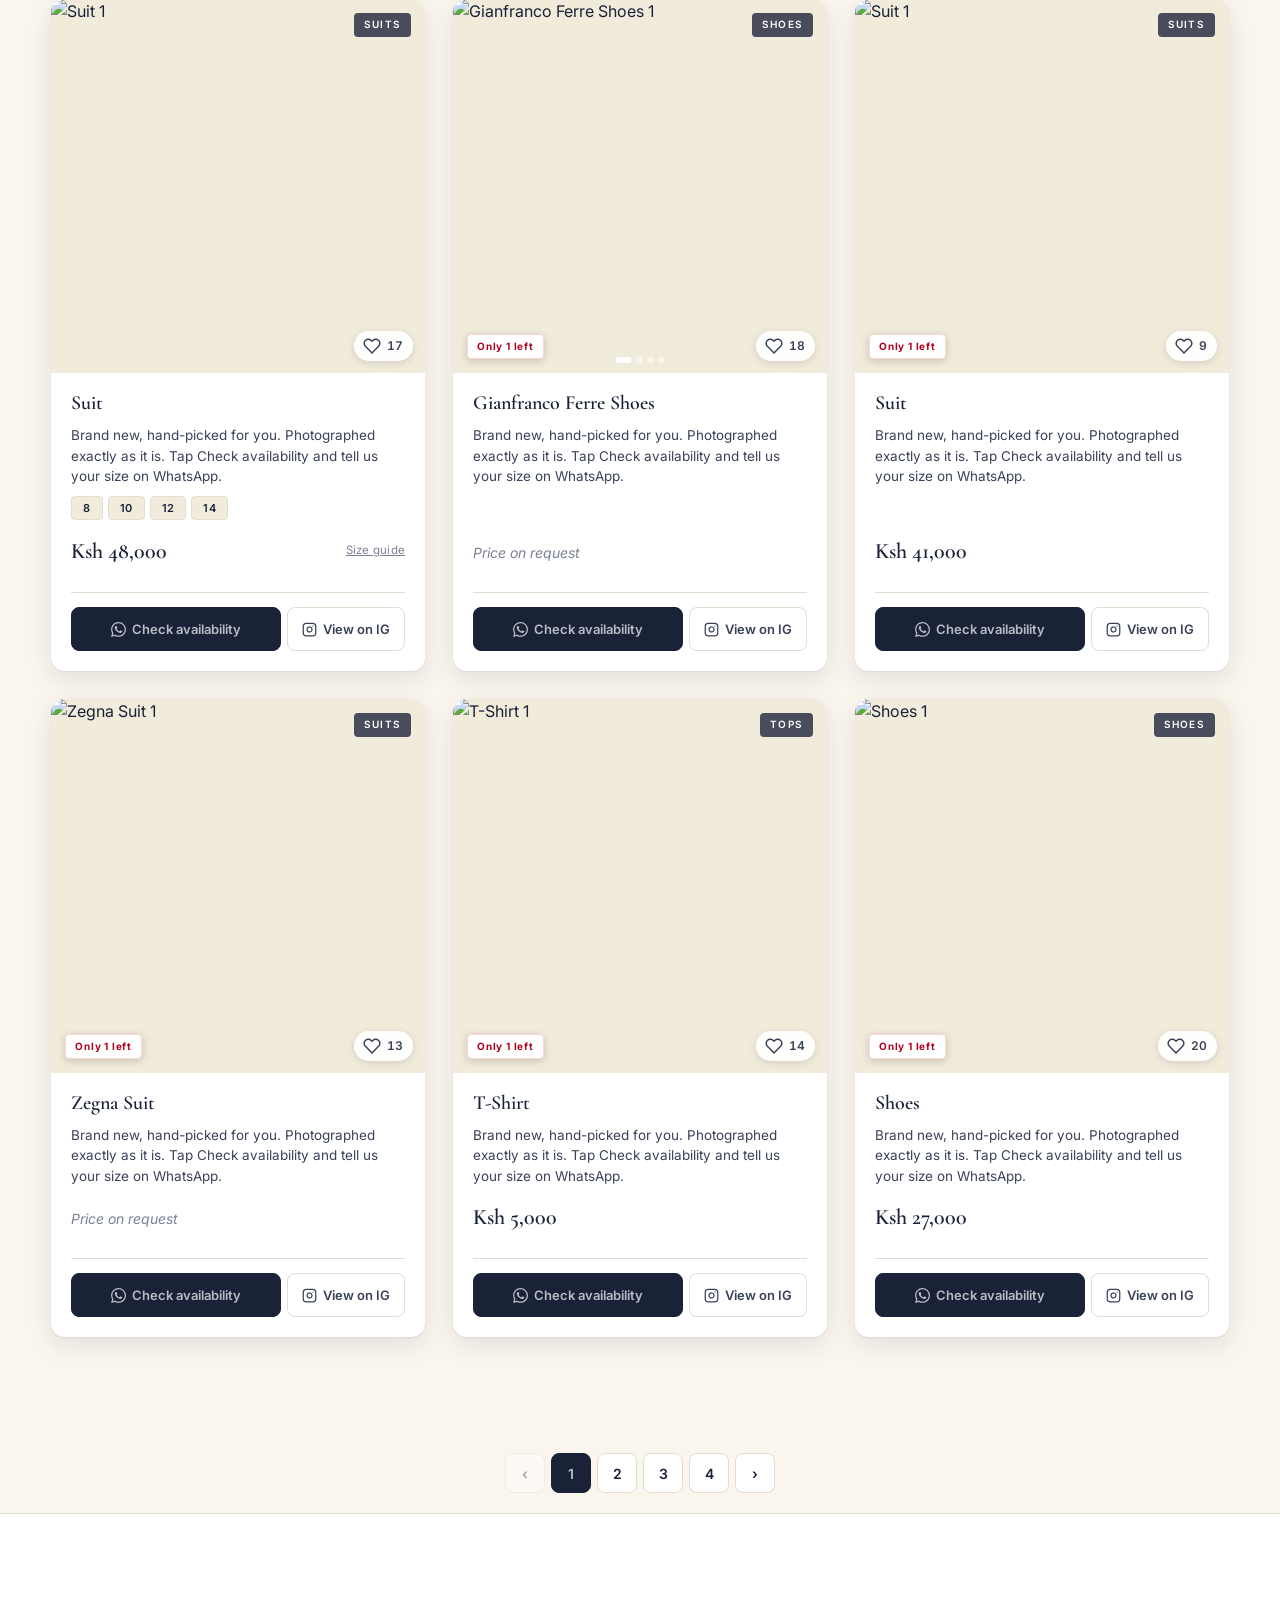
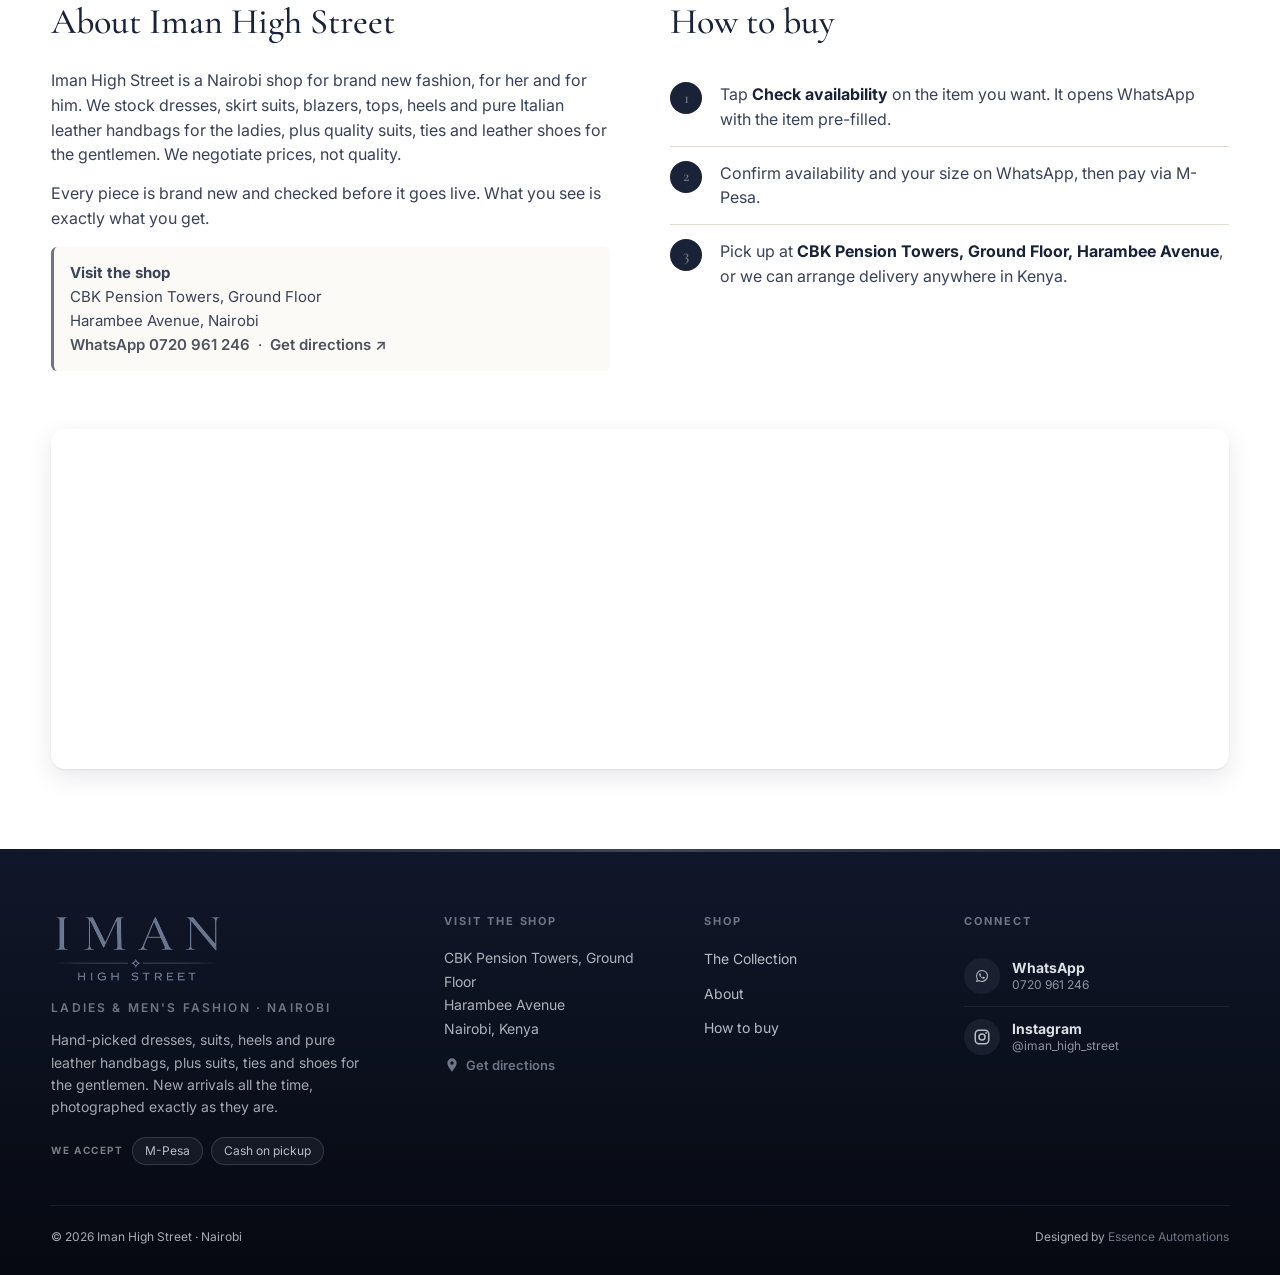
==== commit 55656f92: "Palette: warm charcoal → deep navy ink (pairs with the platinum wordmark) Owner shown a 4-variant co" ====
--- a/index.html
+++ b/index.html
@@ -33,7 +33,7 @@
 <link rel="preconnect" href="https://fonts.googleapis.com">
 <link rel="preconnect" href="https://fonts.gstatic.com" crossorigin>
 <link href="https://fonts.googleapis.com/css2?family=Cormorant+Garamond:wght@400;500;600;700&family=Inter:wght@300;400;500;600;700&display=swap" rel="stylesheet">
-<link rel="stylesheet" href="styles.css?v=12">
+<link rel="stylesheet" href="styles.css?v=13">
 </head>
 <body>
 
@@ -291,6 +291,6 @@
   </div>
 </div>
 
-<script src="main.js?v=8"></script>
+<script src="main.js?v=9"></script>
 </body>
 </html>
--- a/styles.css
+++ b/styles.css
@@ -1,22 +1,22 @@
-/* Iman High Street — regal gold & rose pink on warm cream, with warm charcoal
-   ink (owner ask 2026-06-11: tried brown → plum → both read warm-muddy on
-   cream; charcoal is the unisex pick that lets gold + rose pop). */
+/* Iman High Street — platinum + rose pink on warm cream, with deep navy ink
+   (owner ask 2026-06-11: tried brown → plum → charcoal; navy harmonises with
+   the cool platinum wordmark for a cohesive unisex luxe system). */
 :root {
   --bg: #faf6ee;          /* warm cream — the logo's background */
   --bg-card: #ffffff;
-  --ink: #1c1a18;         /* warm charcoal — primary dark/text */
-  --ink-soft: #4a463f;    /* mid charcoal */
-  --ink-faint: #8a857b;   /* warm grey */
+  --ink: #1a2238;         /* deep navy — primary dark/text */
+  --ink-soft: #3a4258;    /* mid navy */
+  --ink-faint: #7b8195;   /* navy-grey */
   --gold: #6e7585;        /* brushed platinum — cool, unisex luxe (replaced the warm-yellow gold that read brownish 2026-06-11) */
   --gold-deep: #4d525c;   /* darker steel */
   --gold-light: #b8bcc5;  /* light platinum */
   --rose: #c9748f;        /* rose pink — the gems in the crown logo */
-  --line: #e8e2d4;        /* soft cream-tinted divider */
-  --surface: #f3eee0;     /* pale cream surface */
-  --choco: #2a2622;       /* deep charcoal (buttons / dark surfaces) */
-  --choco-deep: #16140f;  /* deepest charcoal */
-  --shadow: 0 1px 2px rgba(28,26,24,0.06), 0 8px 24px rgba(28,26,24,0.10);
-  --shadow-lg: 0 20px 60px rgba(28,26,24,0.18);
+  --line: #e1ddd0;        /* soft cream-tinted divider */
+  --surface: #f0ebdb;     /* pale cream surface */
+  --choco: #232a40;       /* deep navy (buttons / dark surfaces) */
+  --choco-deep: #11172a;  /* deepest navy */
+  --shadow: 0 1px 2px rgba(26,34,56,0.07), 0 8px 24px rgba(26,34,56,0.10);
+  --shadow-lg: 0 20px 60px rgba(26,34,56,0.18);
   --radius: 14px;
   --radius-sm: 8px;
   --serif: 'Cormorant Garamond', Georgia, serif;
@@ -131,7 +131,7 @@
 /* Light hero — the crown logo is gold + rose on white, so the site chrome is
    warm white too (owner feedback 2026-06-11: the dark brown fought the logo). */
 .hero {
-  background: linear-gradient(135deg, #faf6ee 0%, #f1ebdd 50%, #faf6ee 100%);
+  background: linear-gradient(135deg, #faf6ee 0%, #ece7d4 50%, #faf6ee 100%);
   color: var(--ink); text-align: center; padding: 100px 20px 110px; position: relative; overflow: hidden;
   border-bottom: 1px solid var(--line);
 }
@@ -225,7 +225,7 @@
   position: absolute; top: calc(100% + 6px); left: 0; z-index: 60;
   width: max-content; min-width: max(100%, 220px); max-width: min(320px, calc(100vw - 32px));
   background: #fff; border: 1px solid var(--line); border-radius: 14px;
-  box-shadow: 0 12px 30px rgba(28,26,24,0.16);
+  box-shadow: 0 12px 30px rgba(26,34,56,0.16);
   overflow: hidden;
 }
 /* The size dropdown sits on the right half of the row on mobile — anchor its
@@ -541,7 +541,7 @@
 .extra-img-remove:hover { background: #800018; }
 
 .badge-sold { position: absolute; top: 14px; left: 14px; background: var(--choco-deep); color: var(--gold); font-size: 11px; letter-spacing: 0.2em; padding: 6px 12px; border-radius: 4px; font-weight: 700; text-transform: uppercase; border: 1px solid var(--gold); }
-.badge-cat { position: absolute; top: 14px; right: 14px; background: rgba(28,26,24,0.78); color: #fff; font-size: 10px; letter-spacing: 0.12em; padding: 4px 10px; border-radius: 4px; font-weight: 600; text-transform: uppercase; }
+.badge-cat { position: absolute; top: 14px; right: 14px; background: rgba(26,34,56,0.78); color: #fff; font-size: 10px; letter-spacing: 0.12em; padding: 4px 10px; border-radius: 4px; font-weight: 600; text-transform: uppercase; }
 
 .size-chips { display: flex; flex-wrap: wrap; gap: 5px; align-items: center; }
 .size-chip {
@@ -642,7 +642,7 @@
 @media (max-width: 760px) { .info-grid { grid-template-columns: 1fr; gap: 40px; } }
 
 /* ===== FOOTER ===== */
-.footer { position: relative; background: linear-gradient(180deg, var(--choco-deep), #08060a); color: #d6d9e0; padding: 64px 0 28px; }
+.footer { position: relative; background: linear-gradient(180deg, var(--choco-deep), #060911); color: #d6dae6; padding: 64px 0 28px; }
 .footer::before { content: ''; position: absolute; top: 0; left: 0; right: 0; height: 3px; background: linear-gradient(90deg, transparent, var(--gold) 50%, transparent); opacity: 0.5; }
 .footer-grid { display: grid; grid-template-columns: 1.6fr 1fr 1fr 1.2fr; gap: 40px; }
 .footer-col { min-width: 0; }
@@ -690,7 +690,7 @@
 }
 
 /* ===== LIGHTBOX ===== */
-.lightbox { position: fixed; inset: 0; background: rgba(28,26,24,0.97); display: none; align-items: center; justify-content: center; z-index: 500; padding: 24px; flex-direction: column; gap: 16px; }
+.lightbox { position: fixed; inset: 0; background: rgba(26,34,56,0.97); display: none; align-items: center; justify-content: center; z-index: 500; padding: 24px; flex-direction: column; gap: 16px; }
 .lightbox.open { display: flex; animation: fadeIn 0.2s; }
 @keyframes fadeIn { from { opacity: 0; } to { opacity: 1; } }
 .lightbox-img { max-width: min(900px, 100%); max-height: 78vh; border-radius: 12px; box-shadow: 0 20px 80px rgba(0,0,0,0.6); }
@@ -1256,7 +1256,7 @@
   padding: 22px 26px 24px;
   margin-bottom: 28px;
   border: 1px solid rgba(110,117,133,0.4);
-  box-shadow: 0 12px 32px rgba(28,26,24,0.18), 0 1px 0 rgba(255,255,255,0.04) inset;
+  box-shadow: 0 12px 32px rgba(26,34,56,0.18), 0 1px 0 rgba(255,255,255,0.04) inset;
   position: relative;
   overflow: hidden;
 }
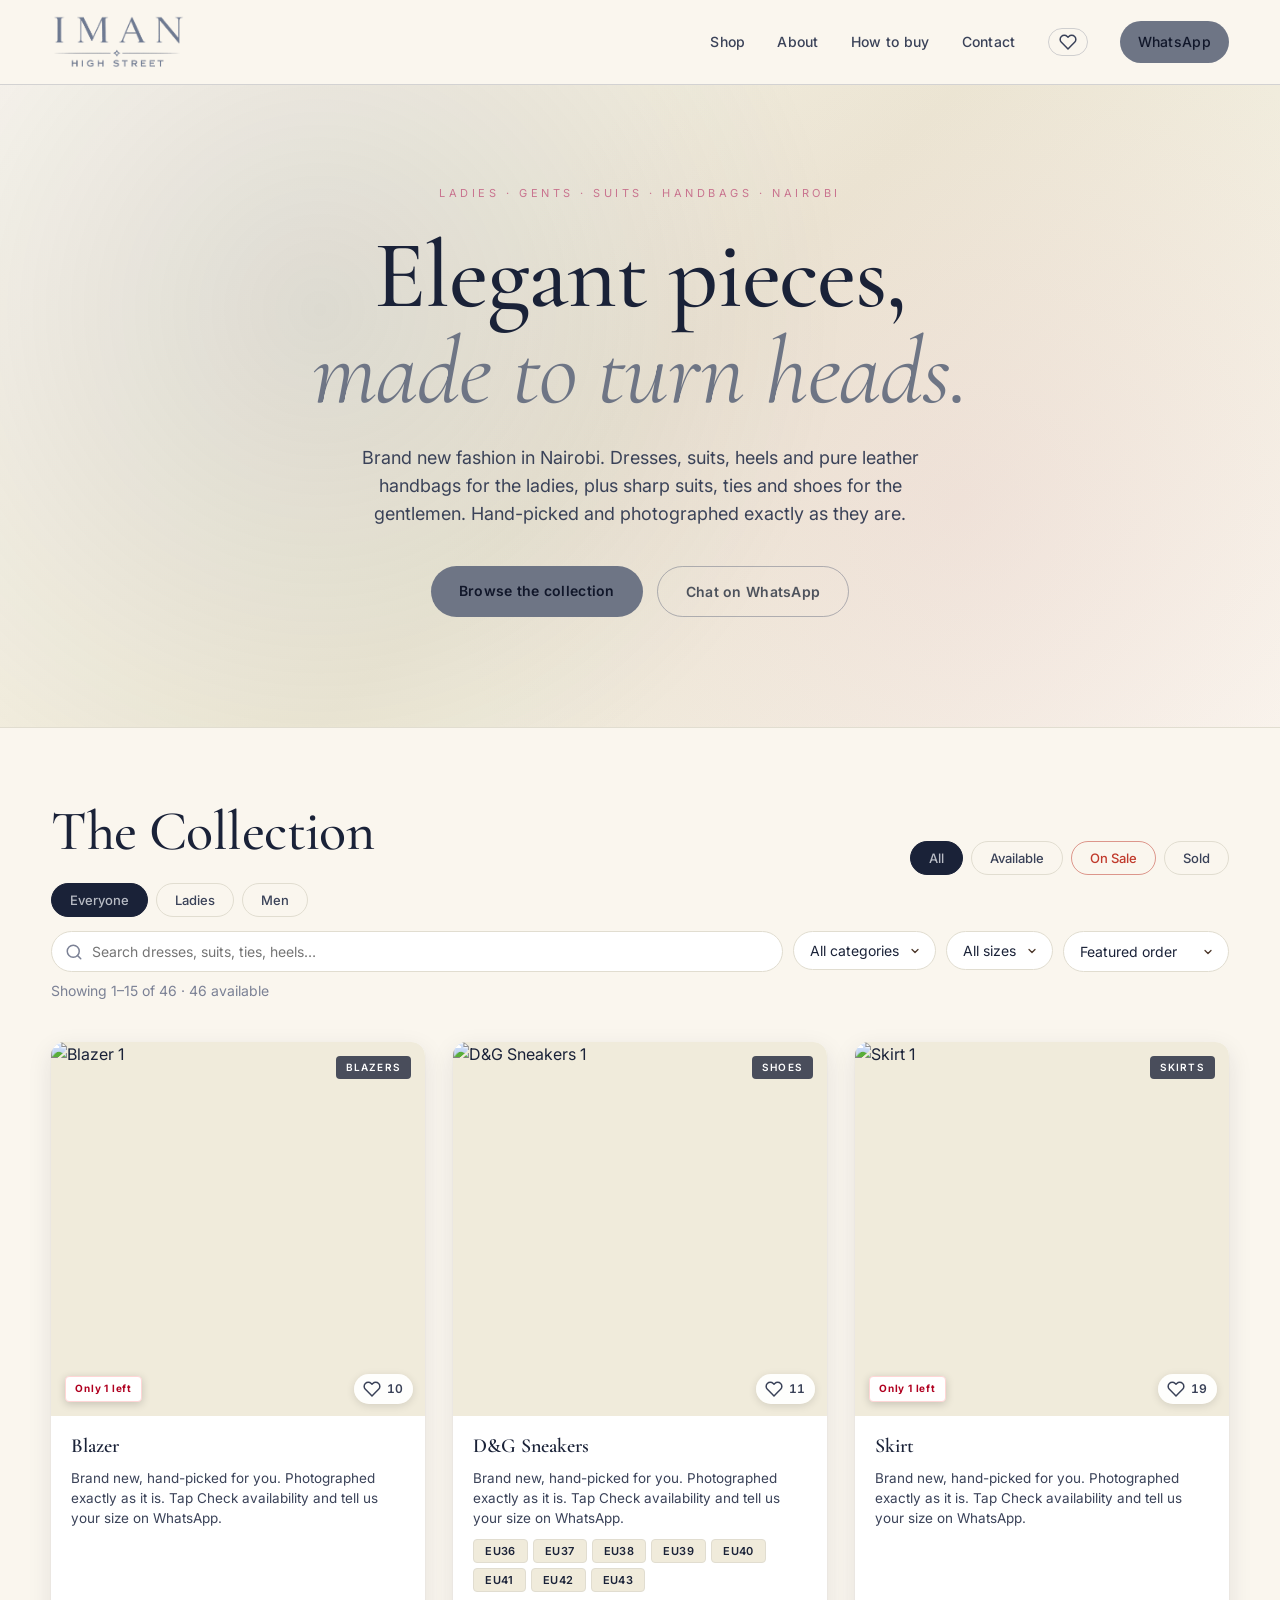
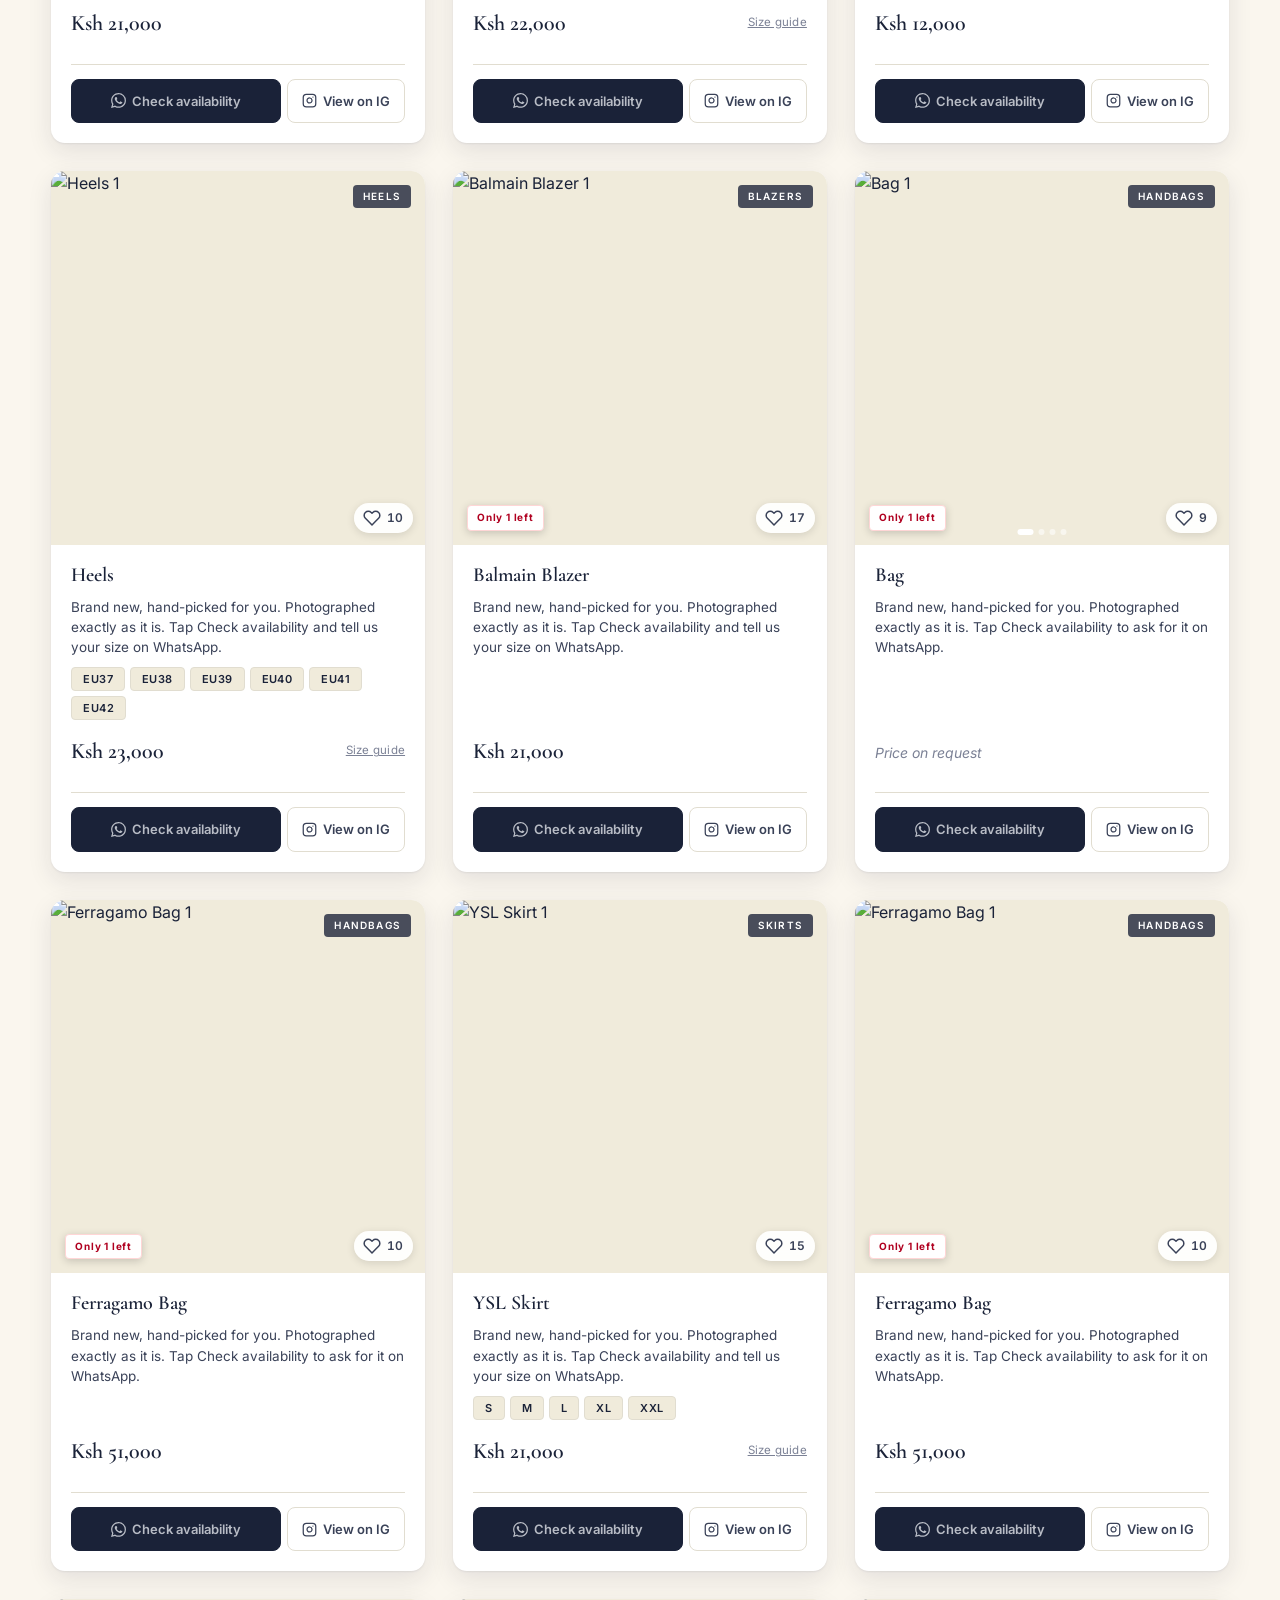
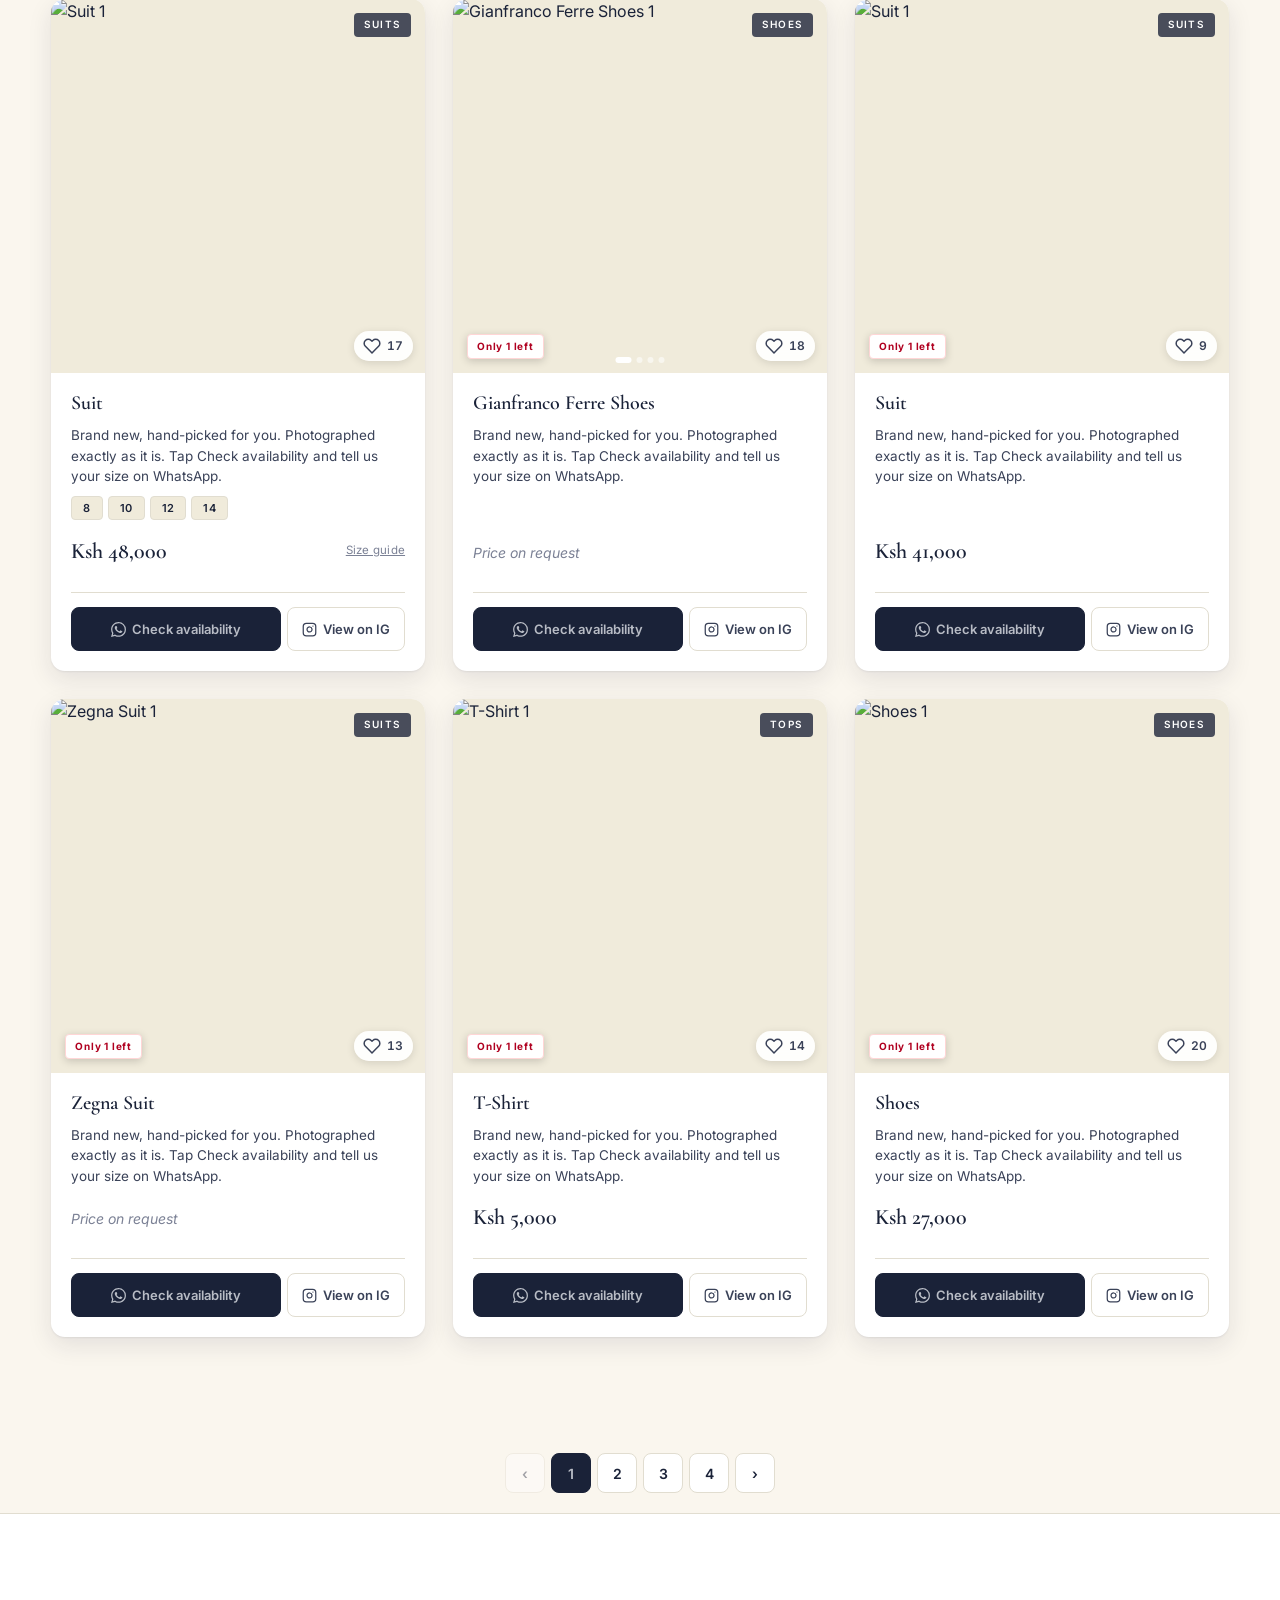
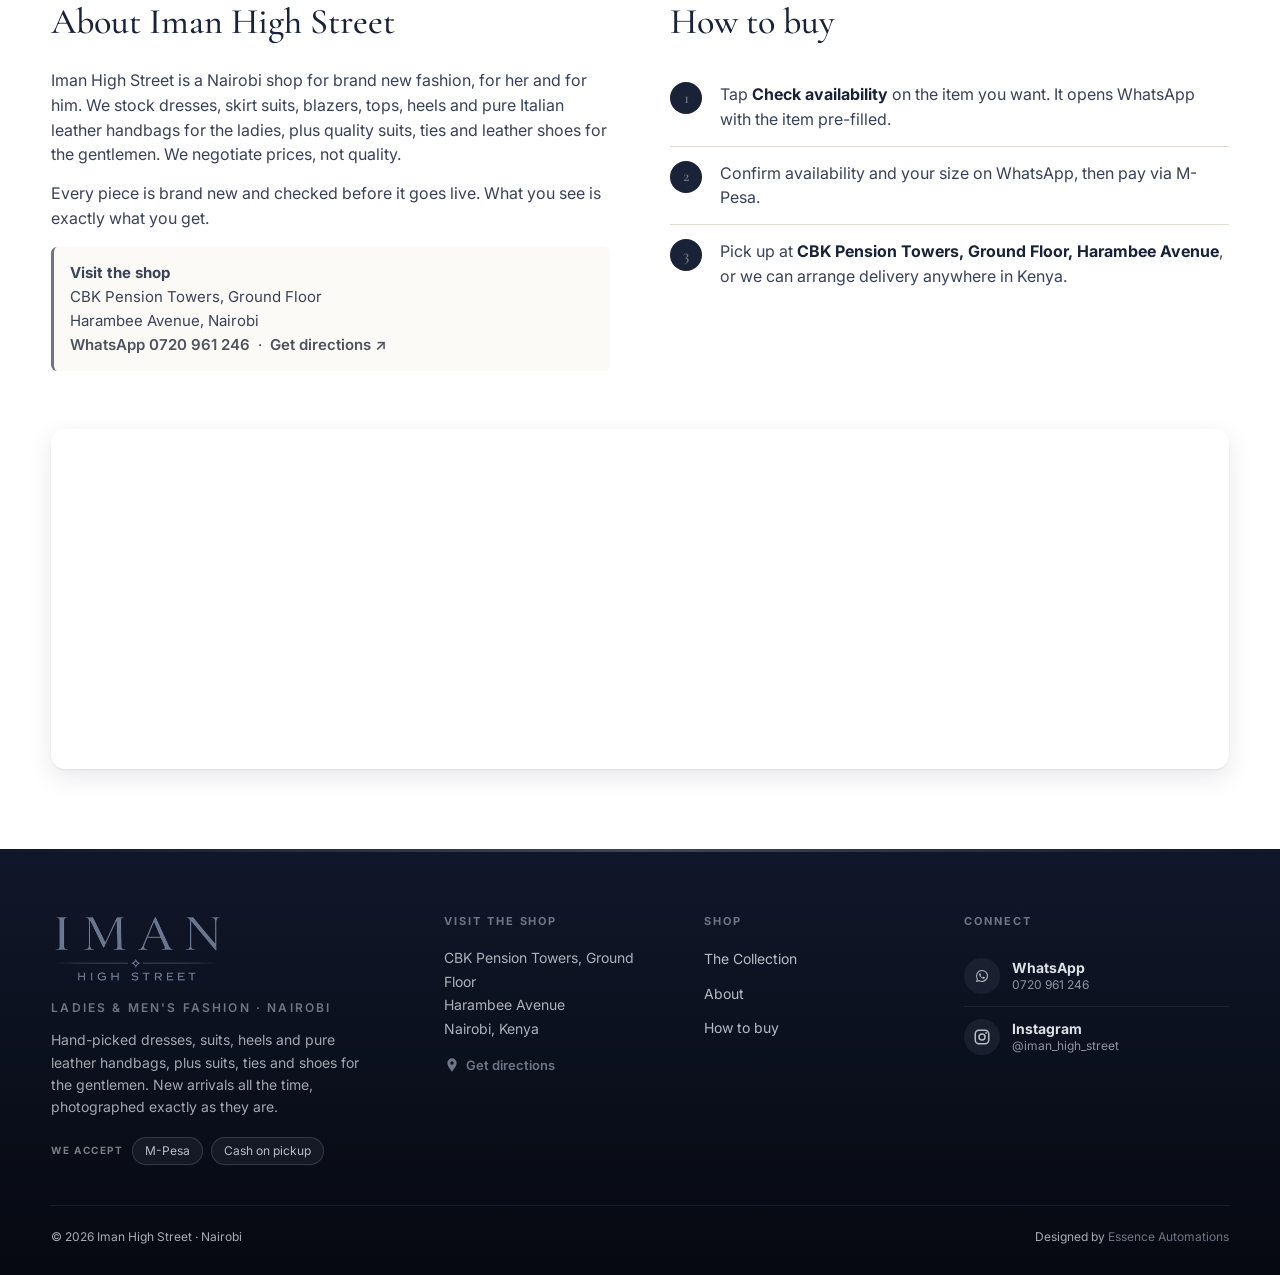
==== commit 94acc575: "Per-colour x size stock: full colour system across all sale flows Adds colour variants + per-colour " ====
--- a/index.html
+++ b/index.html
@@ -11,20 +11,20 @@
 <meta property="og:type" content="website">
 <meta property="og:title" content="Iman High Street · Brand New Ladies & Men's Fashion, Nairobi">
 <meta property="og:description" content="Brand new dresses, suits, heels and leather handbags for her, plus suits, ties and shoes for him. CBK Pension Towers, Ground Floor, Harambee Avenue, Nairobi.">
-<meta property="og:image" content="https://iman.essenceautomations.com/images/og-image.jpg">
-<meta property="og:image:secure_url" content="https://iman.essenceautomations.com/images/og-image.jpg">
+<meta property="og:image" content="https://iman.essenceautomations.com/images/og-image-v2.jpg">
+<meta property="og:image:secure_url" content="https://iman.essenceautomations.com/images/og-image-v2.jpg">
 <meta property="og:image:type" content="image/jpeg">
 <meta property="og:image:width" content="1200">
 <meta property="og:image:height" content="630">
 <meta property="og:image:alt" content="Iman High Street · Ladies &amp; Men's Fashion">
-<meta property="og:url" content="https://iman.essenceautomations.com">
+<meta property="og:url" content="https://iman.essenceautomations.com/">
 <meta property="og:locale" content="en_KE">
-<link rel="canonical" href="https://iman.essenceautomations.com">
+<link rel="canonical" href="https://iman.essenceautomations.com/">
 <meta property="og:site_name" content="Iman High Street">
 <meta name="twitter:card" content="summary_large_image">
 <meta name="twitter:title" content="Iman High Street · Brand New Ladies & Men's Fashion, Nairobi">
 <meta name="twitter:description" content="Brand new ladies and men's fashion at CBK Pension Towers, Harambee Avenue, Nairobi.">
-<meta name="twitter:image" content="https://iman.essenceautomations.com/images/og-image.jpg">
+<meta name="twitter:image" content="https://iman.essenceautomations.com/images/og-image-v2.jpg">
 <meta name="twitter:image:alt" content="Iman High Street · Ladies &amp; Men's Fashion">
 
 <link rel="icon" type="image/jpeg" sizes="192x192" href="images/favicon-192.jpg">
@@ -33,7 +33,7 @@
 <link rel="preconnect" href="https://fonts.googleapis.com">
 <link rel="preconnect" href="https://fonts.gstatic.com" crossorigin>
 <link href="https://fonts.googleapis.com/css2?family=Cormorant+Garamond:wght@400;500;600;700&family=Inter:wght@300;400;500;600;700&display=swap" rel="stylesheet">
-<link rel="stylesheet" href="styles.css?v=13">
+<link rel="stylesheet" href="styles.css?v=20260626cstock">
 </head>
 <body>
 
@@ -291,6 +291,6 @@
   </div>
 </div>
 
-<script src="main.js?v=9"></script>
+<script src="main.js?v=20260626cstock"></script>
 </body>
 </html>
--- a/styles.css
+++ b/styles.css
@@ -807,6 +807,63 @@
 /* Sales dashboard */
 .dash { background: #fff; border: 1px solid var(--line); border-radius: 14px; padding: 24px; margin-bottom: 24px; }
 .dash-title { font-family: var(--serif); font-size: 26px; font-weight: 500; margin: 0 0 18px; color: var(--ink); }
+
+/* -- collapsible dashboard section (WhatsApp Marketing, Expenses) -- */
+.dash-collapse { margin: 0; }
+summary.dash-summary {
+  display: block; list-style: none; cursor: pointer; user-select: none; position: relative;
+}
+summary.dash-summary::-webkit-details-marker { display: none; }
+summary.dash-summary::marker { content: ""; }
+summary.dash-summary .dash-title { margin-bottom: 0; padding-right: 28px; }
+.dash-collapse[open] summary.dash-summary .dash-title { margin-bottom: 18px; }
+summary.dash-summary::after {
+  content: "\203A"; position: absolute; right: 2px; top: 8px;
+  font-size: 24px; line-height: 1; color: var(--gold-deep);
+  transform: rotate(90deg); transition: transform 0.18s ease;
+}
+.dash-collapse[open] summary.dash-summary::after { transform: rotate(-90deg); }
+summary.dash-summary:hover .dash-title { color: var(--gold-deep); }
+
+/* -- Loyalty Program (Shop Manager 5k) -- */
+.loyalty-config-grid { display: grid; grid-template-columns: repeat(2, 1fr); gap: 12px; }
+.loyalty-list {
+  max-height: 540px; overflow-y: auto;
+  display: flex; flex-direction: column; gap: 8px;
+  padding: 6px; background: var(--bg);
+  border: 1px solid rgba(201,169,97,0.25); border-radius: 10px;
+  scrollbar-width: thin; scrollbar-color: var(--gold) var(--bg);
+}
+.loyalty-list::-webkit-scrollbar { width: 9px; }
+.loyalty-list::-webkit-scrollbar-track { background: var(--bg); border-radius: 4px; }
+.loyalty-list::-webkit-scrollbar-thumb { background: var(--gold); border-radius: 4px; }
+.loyalty-list::-webkit-scrollbar-thumb:hover { background: var(--gold-deep); }
+.loyalty-row {
+  display: grid; grid-template-columns: 1fr auto; gap: 8px 14px; align-items: center;
+  background: #fff; border: 1px solid rgba(0,0,0,0.06); border-radius: 9px; padding: 11px 14px;
+}
+.loyalty-row.ready { border-color: var(--gold); box-shadow: inset 0 0 0 1px var(--gold); }
+.loyalty-row-main { min-width: 0; }
+.loyalty-row-name { font-weight: 600; font-size: 14.5px; color: var(--ink); }
+.loyalty-row-sub { font-size: 12px; color: var(--ink-faint); margin-top: 2px; }
+.loyalty-row-progress { margin-top: 7px; max-width: 340px; }
+.loyalty-prog-meta { font-size: 11.5px; color: var(--ink-soft); margin-bottom: 3px; display: flex; justify-content: space-between; gap: 10px; }
+.loyalty-bar-track { height: 7px; background: rgba(201,169,97,0.18); border-radius: 4px; overflow: hidden; }
+.loyalty-bar-fill { height: 100%; background: var(--gold); border-radius: 4px; transition: width 0.3s ease; }
+.loyalty-row-actions { display: flex; gap: 6px; flex-shrink: 0; }
+.loyalty-row-actions .btn-admin { padding: 6px 12px; font-size: 12.5px; }
+.loyalty-ready-badge {
+  display: inline-block; background: var(--gold); color: #0d0d0d;
+  font-size: 10.5px; font-weight: 700; letter-spacing: 0.04em; text-transform: uppercase;
+  padding: 2px 8px; border-radius: 20px; margin-left: 8px; vertical-align: middle;
+}
+@media (max-width: 600px) {
+  .loyalty-config-grid { grid-template-columns: 1fr; }
+  .loyalty-row { grid-template-columns: 1fr; }
+  .loyalty-row-progress { max-width: none; }
+  .loyalty-row-actions { flex-wrap: wrap; }
+  .loyalty-row-actions .btn-admin { flex: 1; }
+}
 .kpi-grid { display: grid; grid-template-columns: repeat(auto-fit, minmax(180px, 1fr)); gap: 14px; margin-bottom: 24px; }
 .kpi-card { background: linear-gradient(135deg, var(--choco-deep), var(--choco)); color: var(--gold-light); border-radius: 12px; padding: 18px 20px; }
 .kpi-card:nth-child(2) { background: linear-gradient(135deg, var(--gold-deep), var(--gold)); color: var(--choco-deep); }
@@ -1543,3 +1600,132 @@
   .rcpt-date { text-align: center; font-size: 10px; margin-top: 6px; }
   .rcpt-foot { text-align: center; margin-top: 8px; font-style: italic; }
 }
+
+/* ===== Plan pill + upgrade card (Basic / Shopfront tier) — 2026-06-12 =====
+   Owner-facing nudge toward the paid Shop Manager plans. Remove both on
+   upgrade. Honest: names tools that aren't active on this plan. */
+.plan-pill {
+  display: inline-flex; align-items: center; gap: 6px;
+  padding: 7px 14px; border-radius: 999px;
+  border: 1px solid var(--gold); color: var(--gold);
+  background: transparent; text-decoration: none;
+  font-size: 12px; font-weight: 600; letter-spacing: 0.04em; white-space: nowrap;
+  transition: background 0.18s, color 0.18s, transform 0.18s;
+}
+.plan-pill:hover { background: var(--gold); color: #fff; transform: translateY(-1px); }
+
+.upgrade-card {
+  margin: 34px 0 8px; padding: 26px 28px; border-radius: 16px;
+  background: linear-gradient(135deg, var(--ink) 0%, #232c47 100%);
+  color: #f3efe5;
+  display: flex; gap: 28px; align-items: center; justify-content: space-between;
+  flex-wrap: wrap;
+  box-shadow: 0 8px 28px rgba(26,34,56,0.18);
+}
+.upgrade-card-body { flex: 1 1 320px; min-width: 280px; }
+.upgrade-card h2 {
+  font-family: 'Cormorant Garamond', Georgia, serif;
+  font-size: 26px; font-weight: 600; margin: 0 0 6px; color: #fff;
+}
+.upgrade-card p { margin: 0 0 14px; font-size: 14px; line-height: 1.5; color: #d7d2c4; }
+.upgrade-feats {
+  list-style: none; padding: 0; margin: 0;
+  display: grid; grid-template-columns: 1fr 1fr; gap: 8px 22px;
+}
+.upgrade-feats li {
+  position: relative; padding-left: 24px; font-size: 13.5px; color: #ece8dc;
+}
+.upgrade-feats li::before {
+  content: "✓"; position: absolute; left: 0; top: 0;
+  color: var(--rose); font-weight: 700;
+}
+.upgrade-card-cta {
+  flex: 0 0 auto; display: flex; flex-direction: column; align-items: flex-start; gap: 10px;
+}
+.upgrade-card-cta .btn-admin.gold { font-size: 14px; padding: 12px 22px; }
+.upgrade-note { font-size: 12px; color: #b9b4a6; max-width: 220px; }
+
+@media (max-width: 620px) {
+  .upgrade-card { flex-direction: column; align-items: stretch; gap: 18px; padding: 22px 20px; }
+  .upgrade-feats { grid-template-columns: 1fr; }
+  .upgrade-card-cta { align-items: stretch; }
+  .upgrade-card-cta .btn-admin.gold { text-align: center; }
+  .upgrade-note { max-width: none; }
+}
+
+/* ===== Deliveries — items out on approval (2026-06-16) ===== */
+.dlv-head { display: flex; align-items: flex-start; justify-content: space-between; gap: 16px; flex-wrap: wrap; }
+.dlv-head .dash-title { margin-bottom: 6px; }
+.dlv-head .pos-sub { max-width: 640px; }
+.dlv-summary { font-size: 13px; color: var(--ink-soft); margin: 6px 0 18px; font-weight: 600; }
+.dlv-subhead { font-size: 13px; text-transform: uppercase; letter-spacing: 0.08em; color: var(--gold-deep, var(--gold)); margin: 22px 0 12px; font-weight: 700; }
+.dlv-empty { font-size: 14px; color: var(--ink-faint, #9a9a9a); padding: 14px 0; }
+
+.dlv-card { border: 1px solid var(--line); border-radius: 14px; padding: 16px 18px; margin-bottom: 12px; background: var(--bg-card, #fff); }
+.dlv-card-out { border-left: 4px solid var(--gold); }
+.dlv-card-done { border-left: 4px solid var(--line); background: var(--surface); }
+.dlv-card-head { display: flex; align-items: baseline; justify-content: space-between; gap: 12px; flex-wrap: wrap; margin-bottom: 8px; }
+.dlv-card-head strong { font-size: 15.5px; color: var(--ink); }
+.dlv-when { font-size: 12px; color: var(--ink-faint, #9a9); }
+.dlv-items { list-style: none; padding: 0; margin: 0 0 8px; display: flex; flex-direction: column; gap: 3px; }
+.dlv-items li { font-size: 14px; color: var(--ink-soft); }
+.dlv-sz { color: var(--ink-faint, #9a9); font-size: 12.5px; }
+.dlv-note { font-size: 13px; color: var(--ink-soft); font-style: italic; margin-bottom: 10px; }
+.dlv-card-actions { display: flex; gap: 8px; flex-wrap: wrap; }
+.dlv-result { font-size: 14px; color: var(--ink-soft); margin: 4px 0; }
+.dlv-tag { display: inline-block; font-size: 11px; font-weight: 700; text-transform: uppercase; letter-spacing: 0.05em; padding: 2px 8px; border-radius: 999px; margin-right: 6px; }
+.dlv-tag-bought { background: #e7f4ec; color: #1d7a45; }
+.dlv-tag-back { background: #f0ece0; color: var(--ink-soft); }
+
+/* Create-modal item lines */
+.dlv-lines { margin: 4px 0 8px; display: flex; flex-direction: column; gap: 8px; }
+.dlv-line { display: grid; grid-template-columns: 1fr auto auto auto; align-items: center; gap: 8px; background: var(--surface); border-radius: 10px; padding: 8px 10px; }
+.dlv-line-name { font-size: 14px; font-weight: 600; color: var(--ink); overflow: hidden; text-overflow: ellipsis; white-space: nowrap; }
+.dlv-line-size { padding: 6px 8px; border: 1px solid var(--line); border-radius: 8px; font-size: 13px; background: #fff; }
+.dlv-line-qty { width: 58px; padding: 6px 8px; border: 1px solid var(--line); border-radius: 8px; font-size: 13px; text-align: center; }
+.dlv-line-del { background: none; border: none; font-size: 20px; line-height: 1; color: #b00020; cursor: pointer; padding: 0 4px; }
+
+/* Settle modal */
+.dlv-settle-lines { display: flex; flex-direction: column; gap: 10px; margin: 4px 0 10px; }
+.dlv-settle-line { border: 1px solid var(--line); border-radius: 10px; padding: 10px 12px; }
+.dlv-settle-top { display: flex; justify-content: space-between; gap: 10px; margin-bottom: 8px; }
+.dlv-settle-meta { font-size: 12.5px; color: var(--ink-faint, #9a9); }
+.dlv-settle-controls { display: flex; align-items: center; gap: 14px; flex-wrap: wrap; }
+.dlv-settle-controls label { font-size: 12px; color: var(--ink-soft); font-weight: 600; display: flex; align-items: center; gap: 6px; }
+.dlv-keep-qty, .dlv-keep-price { width: 76px; padding: 6px 8px; border: 1px solid var(--line); border-radius: 8px; font-size: 13px; text-align: center; }
+.dlv-ret-note { font-size: 12.5px; color: var(--gold-deep, var(--gold)); font-weight: 600; }
+.dlv-settle-foot { font-size: 14px; color: var(--ink); text-align: right; margin-top: 4px; }
+.dlv-settle-foot strong { font-size: 16px; }
+
+@media (max-width: 560px) {
+  .dlv-line { grid-template-columns: 1fr auto auto; grid-auto-rows: auto; }
+  .dlv-line-name { grid-column: 1 / -1; }
+}
+
+/* ===== Colour variants + per-colour × size stock ===== */
+.color-chips { display: flex; flex-wrap: wrap; gap: 5px; align-items: center; margin-bottom: 8px; }
+.color-label { font-size: 11px; font-weight: 600; color: var(--ink-faint, #8a7a66); letter-spacing: 0.04em; margin-right: 2px; }
+.color-chip {
+  background: var(--surface); border: 1px solid var(--line); border-radius: 999px;
+  font-size: 11px; font-weight: 600; padding: 4px 11px;
+  color: var(--ink); letter-spacing: 0.02em;
+  font-family: inherit; cursor: pointer; transition: 0.15s;
+}
+.color-chip:hover { border-color: var(--gold); background: var(--gold-light); color: var(--ink); }
+.color-chip.selected { background: var(--ink); color: var(--gold-light); border-color: var(--ink); }
+.color-chip.soldout { opacity: 0.45; text-decoration: line-through; cursor: not-allowed; }
+.color-chip.soldout:hover { border-color: var(--line); background: var(--surface); color: var(--ink); }
+.color-pick-hint { font-size: 11px; color: var(--ink-faint); font-style: italic; margin: 4px 0 0; }
+.color-chips.shake { animation: chipShake 0.45s ease; }
+/* Stock per colour & size matrix */
+.cstk-sizes { display: flex; align-items: center; gap: 8px; flex-wrap: wrap; margin: 4px 0 8px; }
+.cstk-sizes-lbl { font-size: 13px; font-weight: 600; color: var(--ink-soft); }
+.cstk-sizes input { flex: 1 1 160px; padding: 9px 12px; border: 1px solid var(--line); border-radius: 8px; font-size: 14px; }
+.cstk-sizes .btn-admin { font-size: 12px; padding: 8px 14px; }
+.cstk-grid-wrap { overflow-x: auto; }
+.cstk-table { border-collapse: collapse; font-size: 13px; }
+.cstk-table th, .cstk-table td { border: 1px solid var(--line); padding: 4px; text-align: center; }
+.cstk-table thead th { background: var(--surface); font-weight: 700; color: var(--ink-soft); }
+.cstk-table .cstk-color { font-weight: 700; text-align: left; padding: 4px 10px; background: var(--surface); white-space: nowrap; }
+.cstk-table .cstk-qty { width: 52px; padding: 6px 4px; border: 1px solid var(--line); border-radius: 6px; text-align: center; font-size: 13px; }
+.cstk-table .cstk-qty:focus { outline: none; border-color: var(--gold); }
